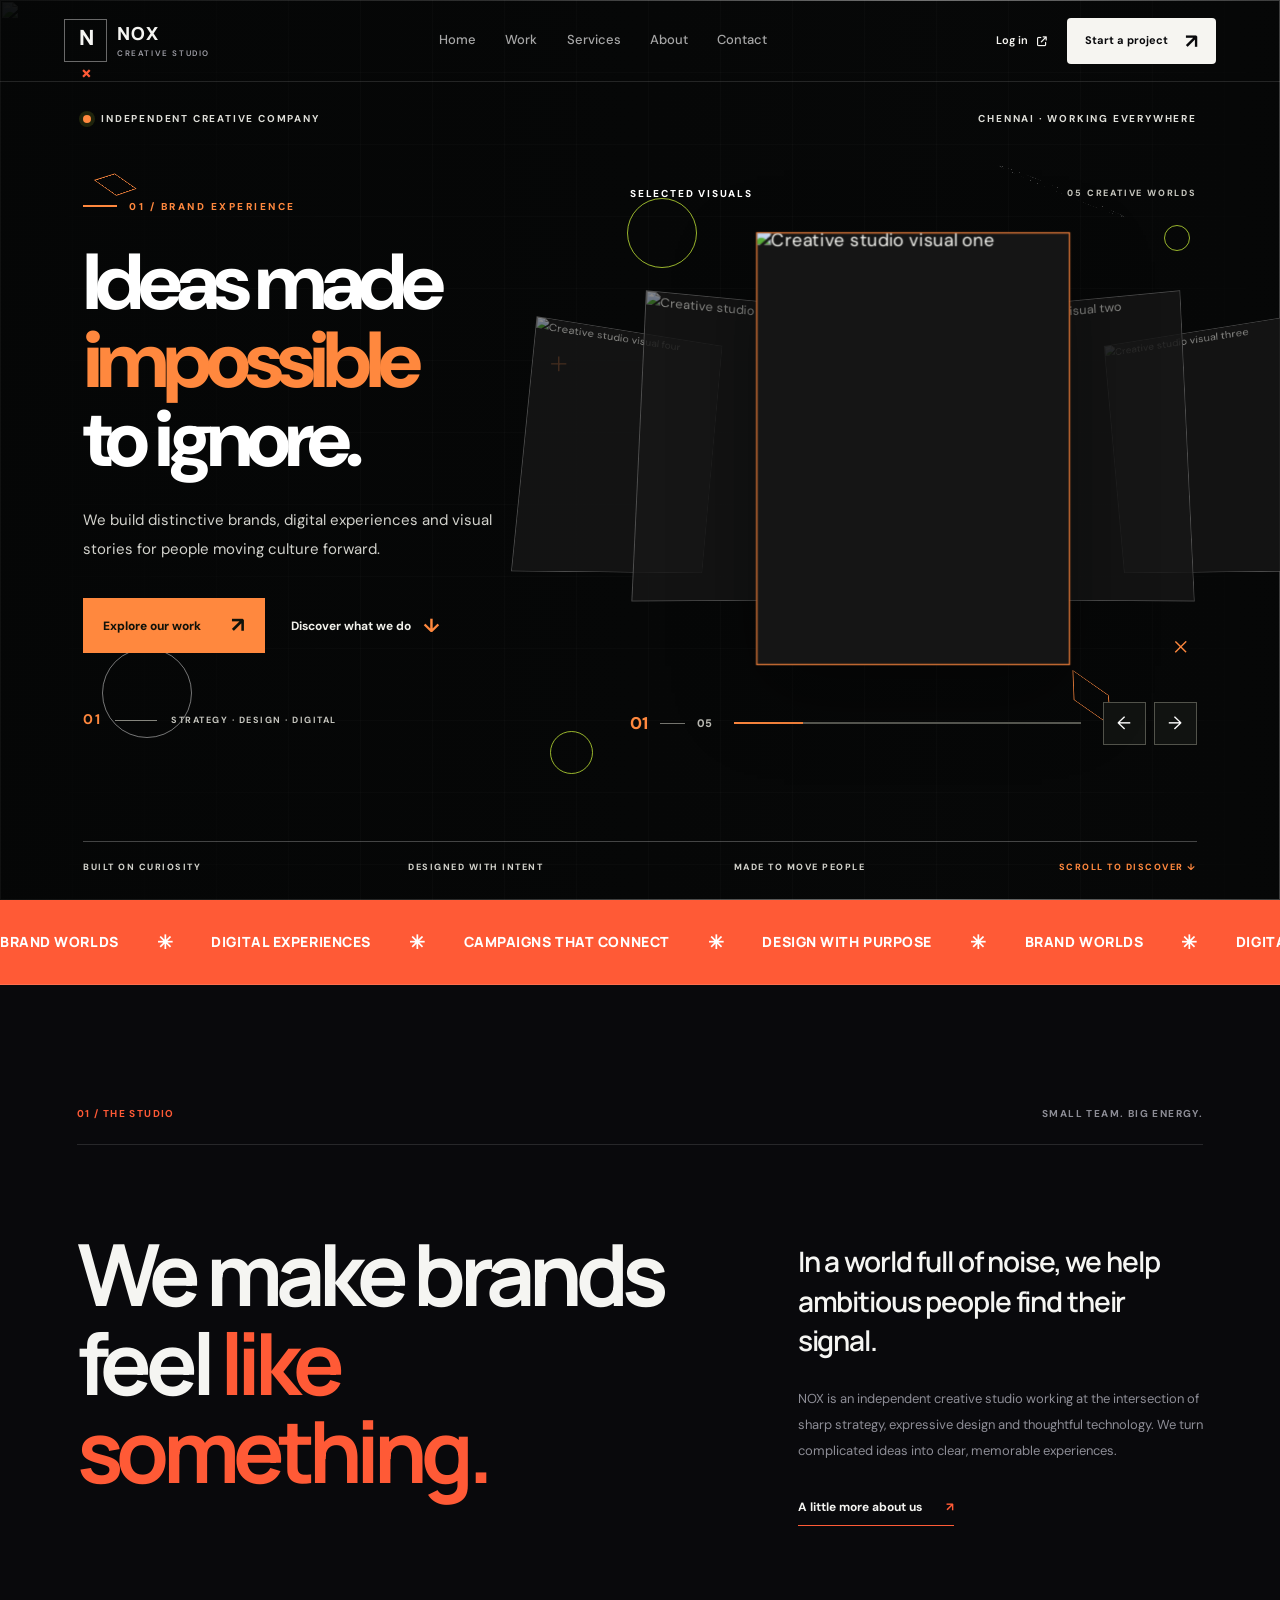
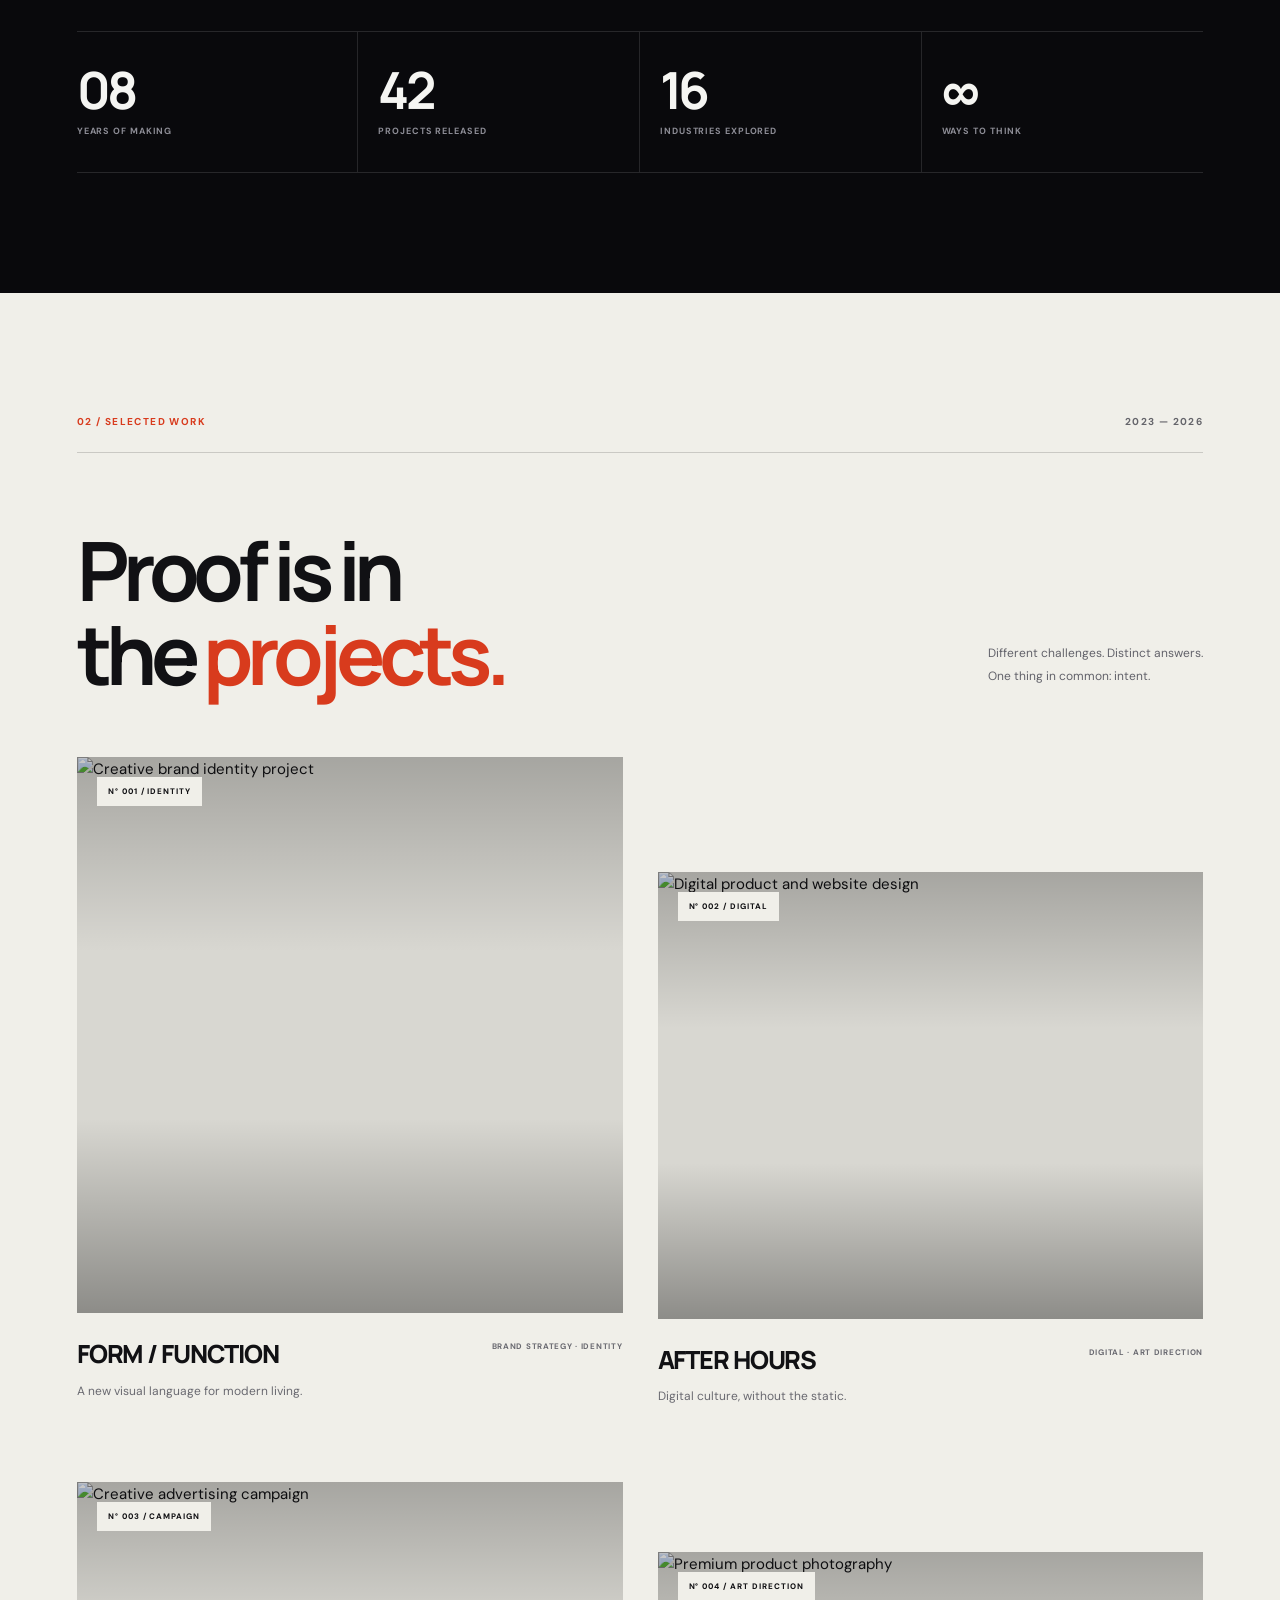
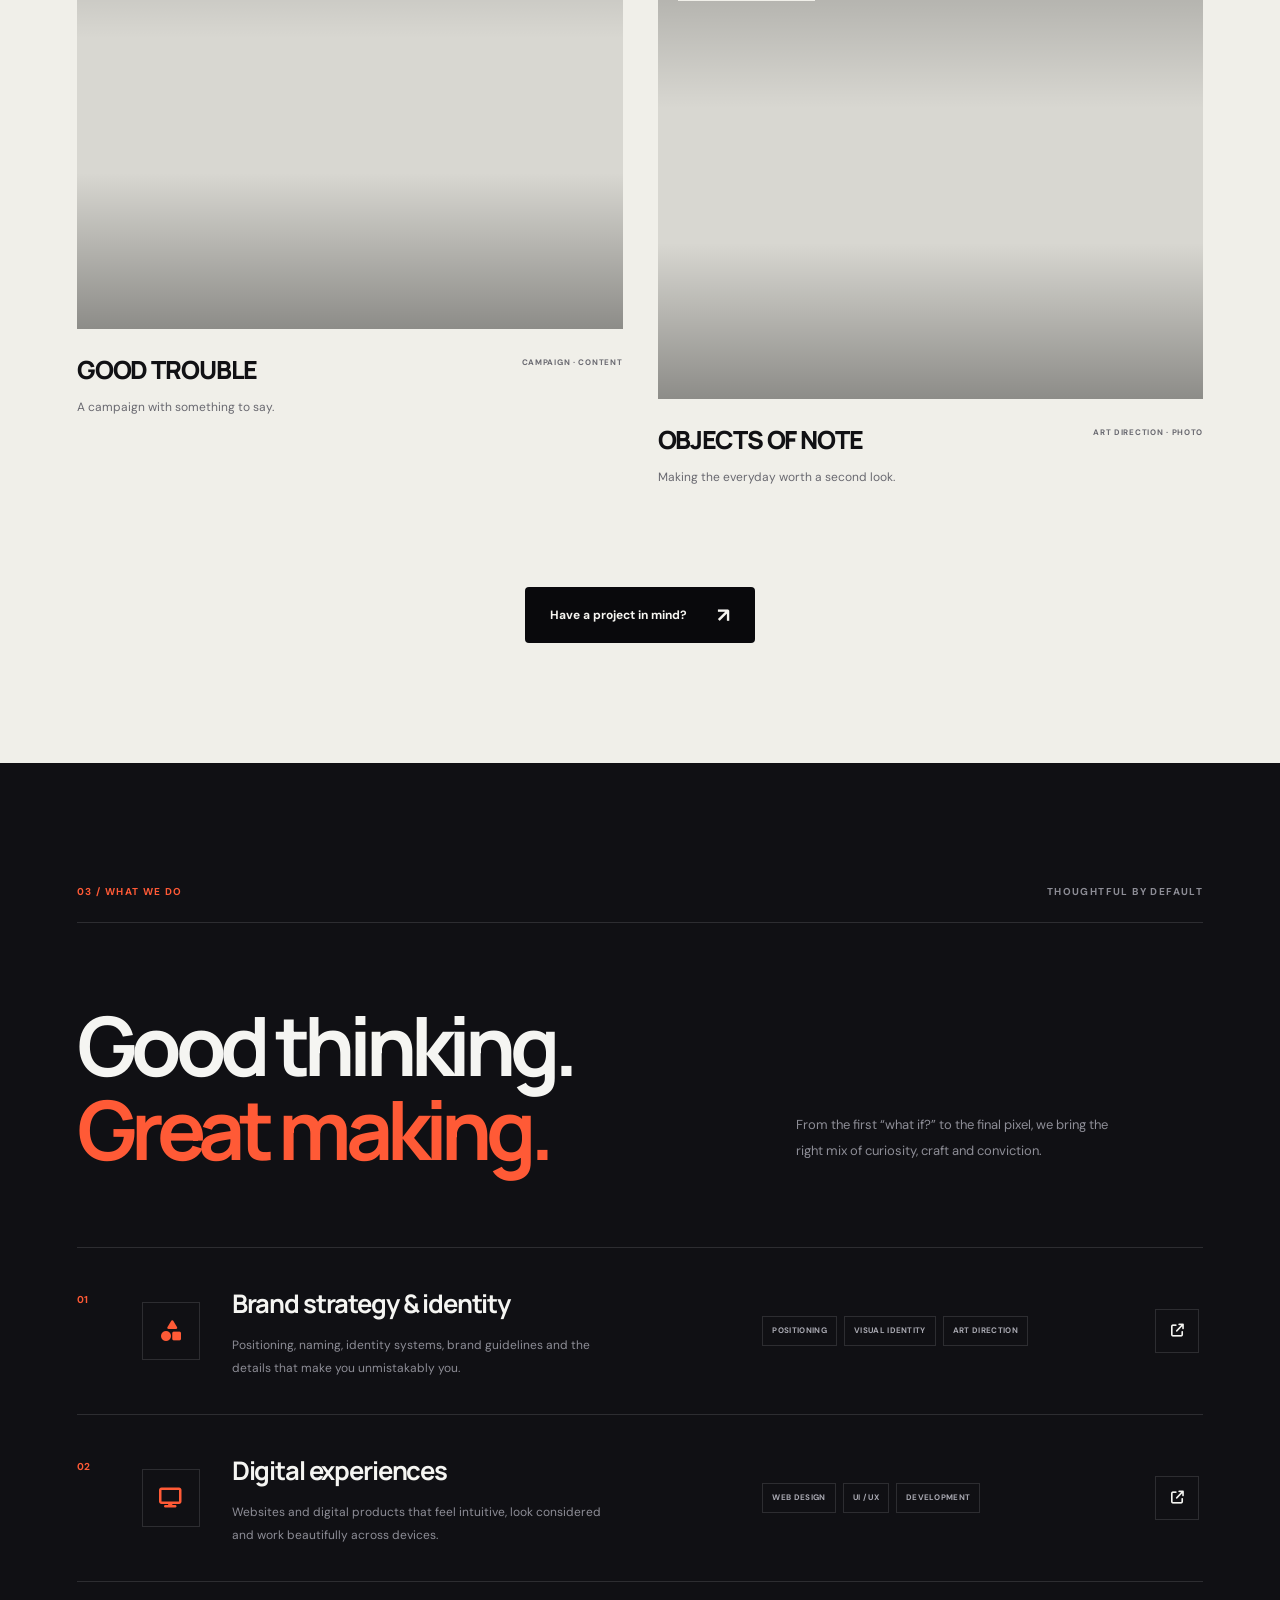
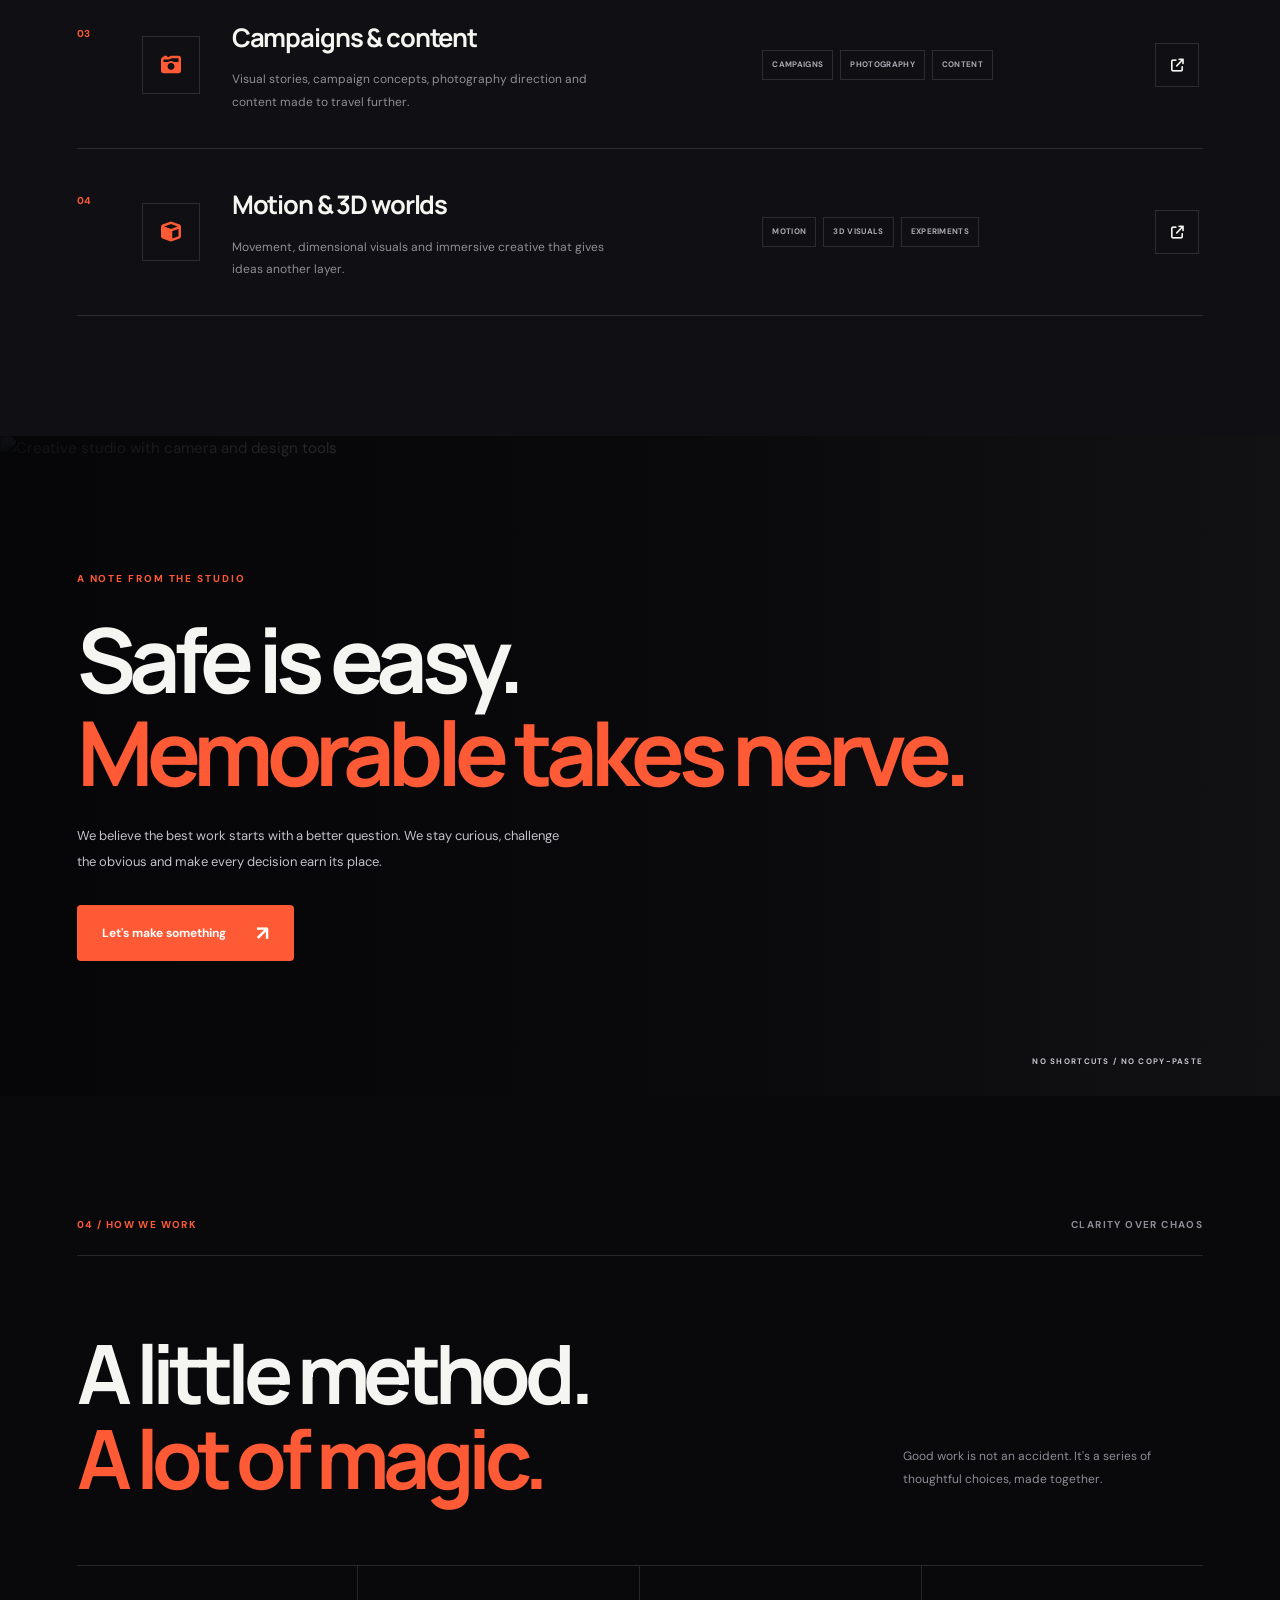
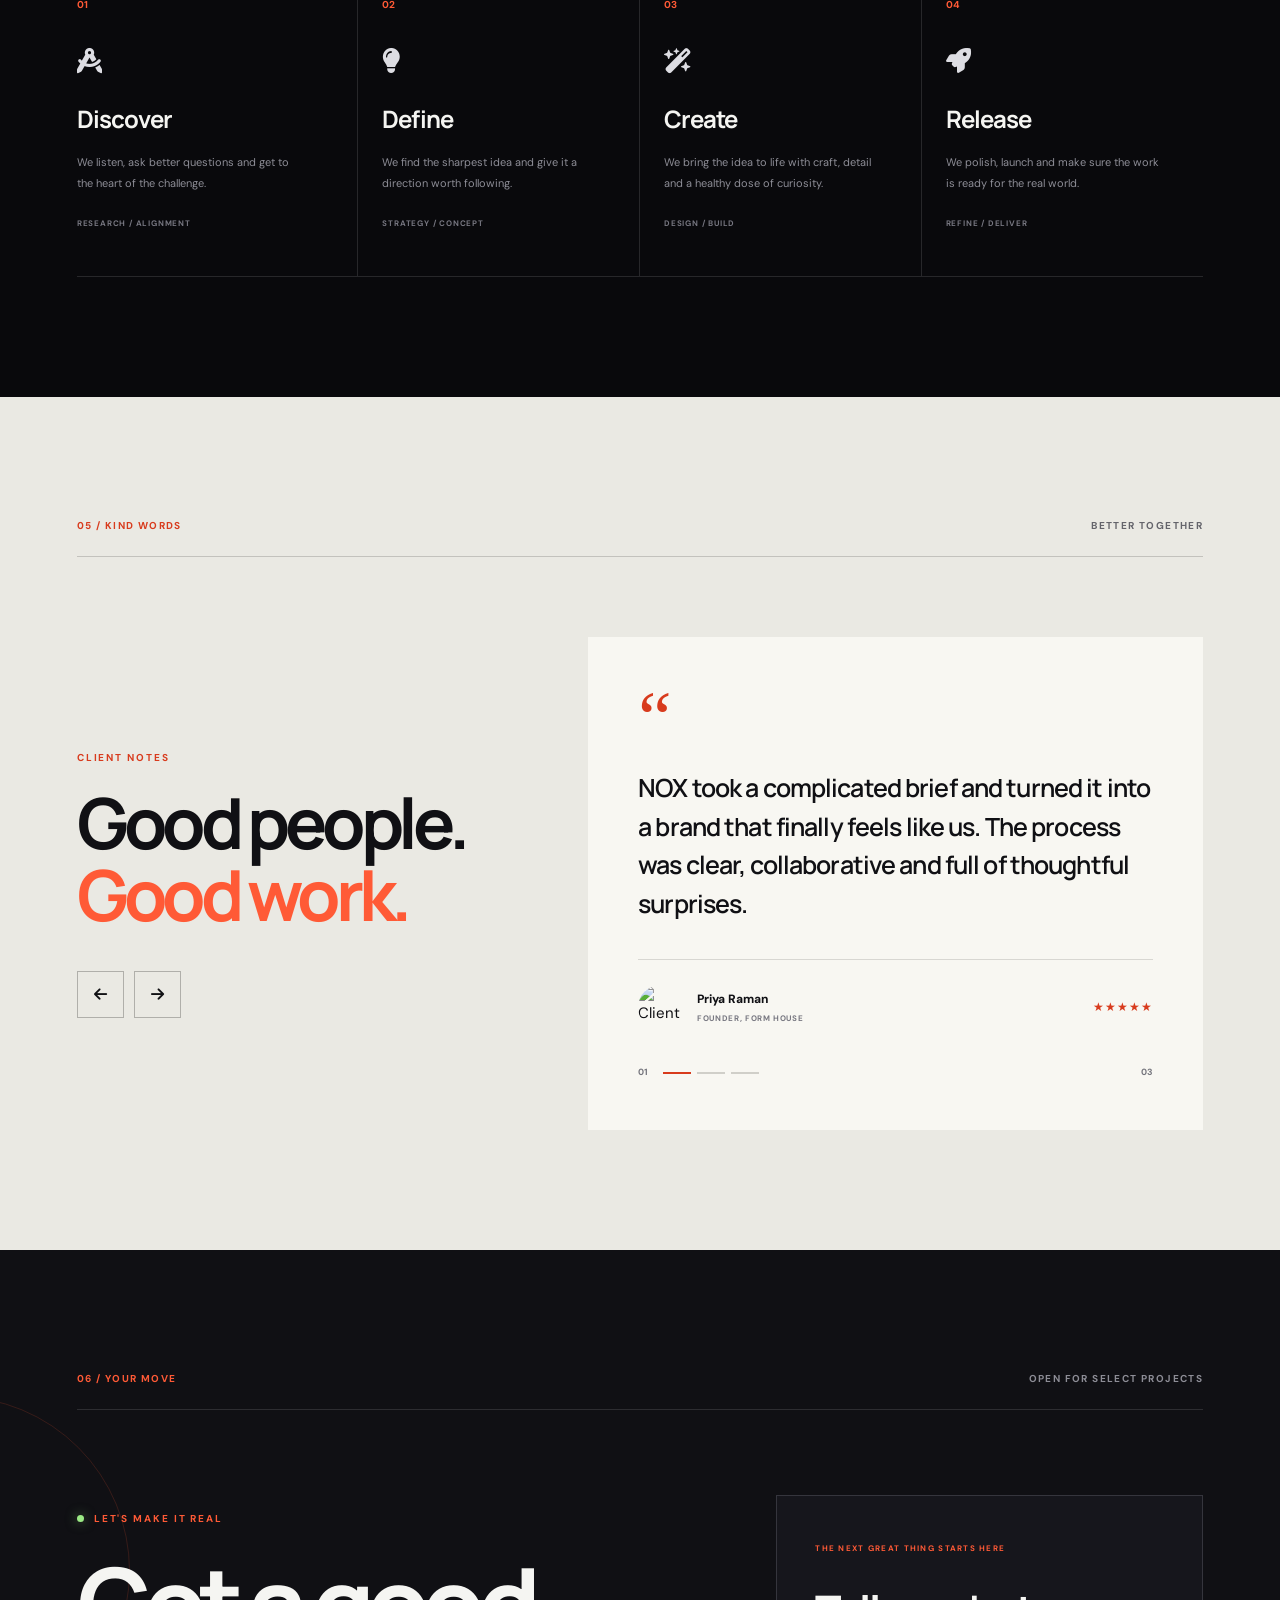
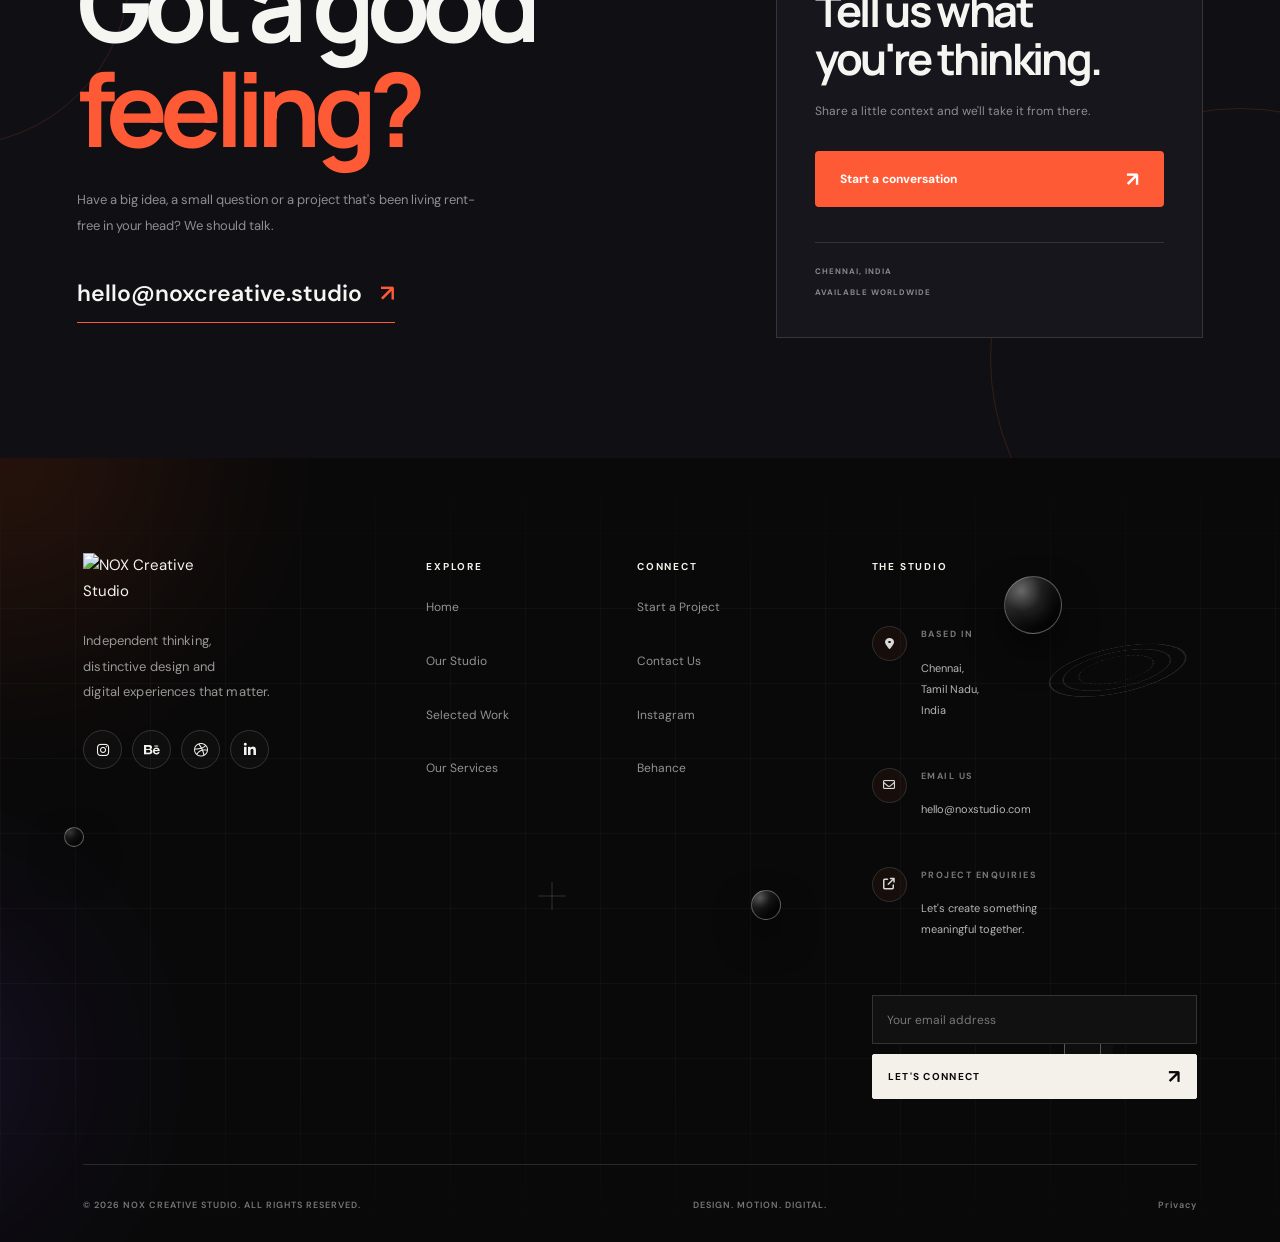
==== index.html @ 352e5721 "first commit" ====
<!DOCTYPE html>
<html lang="en">

<head>
    <meta charset="UTF-8">

    <meta name="viewport"
          content="width=device-width, initial-scale=1.0">

    <meta name="theme-color" content="#09090c">

    <meta name="description"
          content="NOX Creative Studio — Building distinctive brands, digital experiences and visual stories.">

    <title>NOX Creative Studio | Ideas Made Impossible to Ignore</title>

    <!-- Google Fonts -->
    <link rel="preconnect" href="https://fonts.googleapis.com">

    <link rel="preconnect"
          href="https://fonts.gstatic.com"
          crossorigin>

    <link href="https://fonts.googleapis.com/css2?family=DM+Sans:wght@400;500;600;700&family=Manrope:wght@400;500;600;700;800&display=swap"
          rel="stylesheet">

    <!-- Font Awesome -->
    <link rel="stylesheet"
          href="https://cdnjs.cloudflare.com/ajax/libs/font-awesome/6.7.2/css/all.min.css">

    <!-- CSS -->
    <link rel="stylesheet" href="css/style.css">

    <link rel="stylesheet" href="css/responsive.css">

</head>

<body>

    <!-- =====================================
         SCROLL PROGRESS
    ====================================== -->

    <div class="scroll-progress" id="scrollProgress"></div>


    
<!-- =========================================================
     NOX CREATIVE STUDIO — CINEMATIC 3D PRELOADER
     CAMERA → CREATIVE STUDIO → LENS ZOOM → WEBSITE
========================================================= -->

<div class="preloader" id="noxPreloader" aria-label="Loading NOX Creative Studio">

    <!-- BACKGROUND NOISE -->
    <div class="preloader-noise"></div>

    <!-- STUDIO LIGHTING -->
    <div class="studio-light studio-light-left"></div>
    <div class="studio-light studio-light-right"></div>

    <div class="preloader-inner">

        <!-- =============================================
             BRAND
        ============================================== -->

        <div class="preloader-brand" id="preloaderBrand">

            <div class="brand-symbol">
                <span>N</span>
            </div>

            <div class="preloader-brand-copy">
                <strong>NOX<span>.</span></strong>
                <small>CREATIVE STUDIO</small>
            </div>

        </div>


        <!-- =============================================
             3D CINEMATIC STAGE
        ============================================== -->

        <div class="preloader-stage" id="preloaderStage">

            <!-- BACKGROUND GRID -->

            <div class="studio-grid"></div>

            <!-- STUDIO FLOOR -->

            <div class="studio-floor"></div>


            <!-- =========================================
                 LEFT FLOATING CAMERA
            ========================================== -->

            <div class="creative-object camera-object">

                <div class="camera-shadow"></div>

                <div class="camera-body">

                    <div class="camera-top"></div>

                    <div class="camera-viewfinder">
                        <span></span>
                    </div>

                    <div class="camera-flash"></div>

                    <div class="camera-grip"></div>

                    <div class="camera-brand-mark">N</div>

                    <!-- CAMERA LENS -->

                    <div class="camera-lens" id="cameraLens">

                        <div class="lens-outer-ring"></div>

                        <div class="lens-metal-ring"></div>

                        <div class="lens-inner-ring"></div>

                        <div class="lens-glass">

                            <div class="lens-reflection"></div>

                            <div class="lens-aperture">

                                <span></span>
                                <span></span>
                                <span></span>
                                <span></span>
                                <span></span>
                                <span></span>

                            </div>

                            <div class="lens-center"></div>

                        </div>

                    </div>

                </div>

            </div>


            <!-- =========================================
                 RIGHT FLOATING KEYBOARD
            ========================================== -->

            <div class="creative-object keyboard-object">

                <div class="keyboard-body">

                    <div class="keyboard-top-edge"></div>

                    <div class="keyboard-keys">

                        <span></span><span></span><span></span>
                        <span></span><span></span><span></span>
                        <span></span><span></span><span></span>

                        <span></span><span></span><span></span>
                        <span></span><span></span><span></span>
                        <span></span><span></span><span></span>

                        <span></span><span></span><span></span>
                        <span></span><span></span><span></span>
                        <span></span><span></span><span></span>

                        <span class="keyboard-spacebar"></span>

                    </div>

                    <div class="keyboard-light"></div>

                </div>

            </div>


            <!-- =========================================
                 FLOATING HEADPHONES
            ========================================== -->

            <div class="creative-object headphones-object">

                <div class="headphone-band"></div>

                <div class="headphone-left">

                    <div class="headphone-cup">
                        <span></span>
                    </div>

                </div>

                <div class="headphone-right">

                    <div class="headphone-cup">
                        <span></span>
                    </div>

                </div>

                <div class="headphone-glow"></div>

            </div>


            <!-- =========================================
                 FLOATING DESIGN TABLET
            ========================================== -->

            <div class="creative-object tablet-object">

                <div class="tablet-frame">

                    <div class="tablet-camera"></div>

                    <div class="tablet-screen">

                        <div class="tablet-screen-top">

                            <span>NOX STUDIO</span>
                            <span>✦</span>

                        </div>

                        <div class="tablet-design">

                            <div class="design-orb"></div>

                            <div class="design-line design-line-one"></div>

                            <div class="design-line design-line-two"></div>

                            <div class="design-line design-line-three"></div>

                            <div class="design-colors">

                                <span></span>
                                <span></span>
                                <span></span>
                                <span></span>

                            </div>

                        </div>

                    </div>

                </div>

            </div>


            <!-- =========================================
                 FLOATING DESIGN ELEMENTS
            ========================================== -->

            <div class="floating-symbol symbol-one">✳</div>

            <div class="floating-symbol symbol-two">✦</div>

            <div class="floating-symbol symbol-three">+</div>

            <div class="floating-symbol symbol-four">✳</div>


            <!-- =========================================
                 CAMERA SHUTTER FLASH
            ========================================== -->

            <div class="camera-shutter-flash"></div>


            <!-- =========================================
                 CENTER CINEMATIC TEXT
            ========================================== -->

            <div class="preloader-center-copy">

                <span class="preloader-eyebrow">
                    INDEPENDENT DIGITAL CREATORS
                </span>

                <h1>
                    IMAGINE<span>.</span><br>
                    CREATE<span>.</span>
                </h1>

                <p>
                    Crafting digital experiences that matter.
                </p>

            </div>


            <!-- =========================================
                 LENS ZOOM TRANSITION
            ========================================== -->

            <div class="lens-transition" id="lensTransition">

                <div class="transition-lens-ring"></div>

                <div class="transition-lens-glass">

                    <div class="transition-aperture"></div>

                </div>

            </div>


        </div>


        <!-- =============================================
             BOTTOM LOADER STATUS
        ============================================== -->

        <div class="loader-status">

            <div class="loader-status-top">

                <span id="preloaderMessage">
                    INITIALIZING CREATIVE STUDIO
                </span>

                <strong>
                    <span id="preloaderPercentage">0</span>%
                </strong>

            </div>

            <div class="loader-progress-track">

                <div
                    class="loader-progress-bar"
                    id="preloaderProgress">
                </div>

            </div>

            <div class="loader-status-bottom">

                <span>DESIGN</span>
                <span>DEVELOPMENT</span>
                <span>DIGITAL EXPERIENCE</span>

            </div>

        </div>


    </div>

</div>





    <!-- =====================================
         MAIN HEADER
    ====================================== -->

    <header class="site-header" id="siteHeader">


        <!-- LOGO -->

        <a href="index.html"
           class="brand"
           aria-label="NOX Creative Home">

            <span class="brand-mark">

                N<span>×</span>

            </span>

            <span class="brand-copy">

                NOX

                <small>CREATIVE STUDIO</small>

            </span>

        </a>



        <!-- DESKTOP NAVIGATION -->

        <nav class="desktop-nav"
             aria-label="Main navigation">

            <a href="index.html" class="active">Home</a>

            <a href="work.html"> work</a>

            <a href="services.html">Services</a>

            <a href="about.html">about</a>

            <a href="contact.html">Contact</a>

        </nav>



        <!-- HEADER ACTIONS -->

        <div class="header-actions">

            <button class="text-login login-trigger"
                    type="button">

                Log in

                <i class="fa-solid fa-arrow-up-right-from-square"></i>

            </button>


            <button class="button button-light header-cta login-trigger"
                    type="button">

                Start a project

                <span>↗</span>

            </button>

        </div>



        <!-- MOBILE MENU -->

        <button class="menu-toggle"
                id="menuToggle"
                type="button"
                aria-label="Open navigation"
                aria-expanded="false">

            <span></span>

            <span></span>

        </button>

    </header>



    <!-- =====================================
         MOBILE DRAWER
    ====================================== -->

    <div class="mobile-overlay" id="mobileOverlay"></div>


    <aside class="mobile-drawer" id="mobileDrawer">

        <div class="drawer-top">

            <a href="index.html" class="brand">

                <span class="brand-mark">

                    N<span>×</span>

                </span>

                <span class="brand-copy">

                    NOX

                    <small>CREATIVE STUDIO</small>

                </span>

            </a>


            <button class="drawer-close"
                    id="drawerClose"
                    type="button"
                    aria-label="Close navigation">

                <i class="fa-solid fa-xmark"></i>

            </button>

        </div>


        <p class="drawer-label">MENU / 2026</p>


        <nav>

            <a href="index.html">
                Home <span>01</span>
            </a>

            <a href="work.html">
                work <span>02</span>
            </a>

            <a href="services.html">
                services <span>03</span>
            </a>

            <a href="about.html">
                about<span>04</span>
            </a>

            <a href="contact.html">
                Contact <span>05</span>
            </a>

        </nav>


        <button class="button button-orange login-trigger drawer-project"
                type="button">

            Start a project

            <span>↗</span>

        </button>


        <p class="drawer-note">

            Good ideas deserve

            <br>

            great execution.

        </p>

    </aside>



    <!-- =====================================
         MAIN CONTENT
    ====================================== -->

    <main>


    
<!-- =====================================================
     NOX CREATIVE STUDIO — 3D HERO CAROUSEL
===================================================== -->

<section class="nox-hero" id="home">

    <!-- BACKGROUND IMAGE SLIDES -->
    <div class="nox-backgrounds" aria-hidden="true">

        <div class="nox-background active">
            <img src="assets/images/hero-studio-01.jpg" alt="">
        </div>

        <div class="nox-background">
            <img src="assets/images/hero-studio-02.jpg" alt="">
        </div>

        <div class="nox-background">
            <img src="assets/images/hero-studio-03.jpg" alt="">
        </div>

        <div class="nox-background">
            <img src="assets/images/hero-studio-04.jpg" alt="">
        </div>

        <div class="nox-background">
            <img src="assets/images/hero-studio-05.jpg" alt="">
        </div>

    </div>

    <!-- BACKGROUND EFFECTS -->
    <div class="nox-hero-overlay"></div>
    <div class="nox-hero-grid"></div>

    <!-- FLOATING 3D OBJECTS -->
    <div class="nox-floating-scene" aria-hidden="true">

        <span class="nox-orb orb-one"></span>
        <span class="nox-orb orb-two"></span>
        <span class="nox-orb orb-three"></span>

        <span class="nox-ring ring-one"></span>
        <span class="nox-ring ring-two"></span>

        <span class="nox-cube cube-one"></span>
        <span class="nox-cube cube-two"></span>

        <span class="nox-cross cross-one">+</span>
        <span class="nox-cross cross-two">×</span>

    </div>

    <!-- TOP INFORMATION -->
    <div class="nox-hero-meta">

        <div class="nox-meta-left">
            <span class="nox-live-dot"></span>
            INDEPENDENT CREATIVE COMPANY
        </div>

        <div class="nox-meta-right">
            CHENNAI · WORKING EVERYWHERE
        </div>

    </div>

    <!-- HERO MAIN CONTENT -->
    <div class="nox-hero-layout">

        <!-- LEFT CONTENT -->
        <div class="nox-hero-content">

            <div class="nox-hero-eyebrow">
                <span class="nox-eyebrow-line"></span>
                <span id="noxHeroCategory">01 / BRAND EXPERIENCE</span>
            </div>

            <h1 class="nox-hero-title" id="noxHeroTitle">
                Ideas made
                <br>
                <span>impossible</span>
                <br>
                to ignore<span class="nox-title-dot">.</span>
            </h1>

            <p class="nox-hero-description" id="noxHeroDescription">
                We build distinctive brands, digital experiences and
                visual stories for people moving culture forward.
            </p>

            <div class="nox-hero-actions">

                <a href="#work" class="nox-primary-button">
                    <span>Explore our work</span>
                    <span class="nox-button-arrow">↗</span>
                </a>

                <a href="#services" class="nox-secondary-button">
                    Discover what we do
                    <span>↓</span>
                </a>

            </div>

            <!-- CONTENT INDEX -->
            <div class="nox-hero-caption">

                <span class="nox-caption-number" id="noxCaptionNumber">
                    01
                </span>

                <span class="nox-caption-divider"></span>

                <span id="noxHeroCaption">
                    STRATEGY · DESIGN · DIGITAL
                </span>

            </div>

        </div>

        <!-- RIGHT 3D IMAGE CAROUSEL -->
        <div class="nox-carousel-area">

            <div class="nox-carousel-heading">

                <span>SELECTED VISUALS</span>

                <span class="nox-carousel-total">
                    05 CREATIVE WORLDS
                </span>

            </div>

            <div class="nox-carousel-stage" id="noxCarouselStage">

                <!-- Five image cards are created by JavaScript -->

                <div class="nox-carousel-track" id="noxCarouselTrack">

                    <article class="nox-image-card" data-index="0">
                        <img
                            src="assets/images/hero-studio-01.jpg"
                            alt="Creative studio visual one"
                        >
                    </article>

                    <article class="nox-image-card" data-index="1">
                        <img
                            src="assets/images/hero-studio-02.jpg"
                            alt="Creative studio visual two"
                        >
                    </article>

                    <article class="nox-image-card" data-index="2">
                        <img
                            src="assets/images/hero-studio-03.jpg"
                            alt="Creative studio visual three"
                        >
                    </article>

                    <article class="nox-image-card" data-index="3">
                        <img
                            src="assets/images/hero-studio-04.jpg"
                            alt="Creative studio visual four"
                        >
                    </article>

                    <article class="nox-image-card" data-index="4">
                        <img
                            src="assets/images/hero-studio-05.jpg"
                            alt="Creative studio visual five"
                        >
                    </article>

                </div>

                <!-- Center image label -->
                <div class="nox-image-label">

                    <span class="nox-label-dot"></span>

                    <span id="noxImageLabel">
                        CREATIVE DIRECTION
                    </span>

                </div>

            </div>

            <!-- CAROUSEL CONTROLS -->
            <div class="nox-carousel-bottom">

                <div class="nox-carousel-count">
                    <span id="noxSlideCurrent">01</span>
                    <span class="nox-count-divider"></span>
                    <span>05</span>
                </div>

                <div class="nox-carousel-progress">
                    <span id="noxCarouselProgress"></span>
                </div>

                <div class="nox-carousel-controls">

                    <button
                        type="button"
                        id="noxSlidePrev"
                        aria-label="Previous image"
                    >
                        &#8592;
                    </button>

                    <button
                        type="button"
                        id="noxSlideNext"
                        aria-label="Next image"
                    >
                        &#8594;
                    </button>

                </div>

            </div>

        </div>

    </div>

    <!-- BOTTOM INFORMATION STRIP -->
    <div class="nox-hero-footer">

        <span>BUILT ON CURIOSITY</span>
        <span>DESIGNED WITH INTENT</span>
        <span>MADE TO MOVE PEOPLE</span>

        <span class="nox-footer-scroll">
            SCROLL TO DISCOVER ↓
        </span>

    </div>

</section>



        <!-- =====================================
             MOVING BRAND TICKER
        ====================================== -->

        <section class="ticker">

            <div class="ticker-track">

                <span>BRAND WORLDS <b>✳</b></span>

                <span>DIGITAL EXPERIENCES <b>✳</b></span>

                <span>CAMPAIGNS THAT CONNECT <b>✳</b></span>

                <span>DESIGN WITH PURPOSE <b>✳</b></span>

                <span>BRAND WORLDS <b>✳</b></span>

                <span>DIGITAL EXPERIENCES <b>✳</b></span>

                <span>CAMPAIGNS THAT CONNECT <b>✳</b></span>

                <span>DESIGN WITH PURPOSE <b>✳</b></span>

            </div>

        </section>



        <!-- =====================================
             ABOUT / STUDIO INTRODUCTION
        ====================================== -->

        <section class="section intro-section" id="about">


            <div class="section-label reveal">

                <span>01 / THE STUDIO</span>

                <span>SMALL TEAM. BIG ENERGY.</span>

            </div>



            <div class="intro-layout">

                <h2 class="display-heading reveal">

                    We make brands

                    <br>

                    feel <em>like something.</em>

                </h2>


                <div class="intro-copy reveal">

                    <p class="large-copy">

                        In a world full of noise,
                        we help ambitious people find their signal.

                    </p>


                    <p>

                        NOX is an independent creative studio working
                        at the intersection of sharp strategy,
                        expressive design and thoughtful technology.

                        We turn complicated ideas into clear,
                        memorable experiences.

                    </p>


                    <a href="#services" class="underlined-link">

                        A little more about us

                        <span>↗</span>

                    </a>

                </div>

            </div>



            <!-- STUDIO STATISTICS -->

            <div class="intro-stats">

                <div class="stat reveal">

                    <strong data-count="08">00</strong>

                    <span>YEARS OF MAKING</span>

                </div>


                <div class="stat reveal">

                    <strong data-count="42">00</strong>

                    <span>PROJECTS RELEASED</span>

                </div>


                <div class="stat reveal">

                    <strong data-count="16">00</strong>

                    <span>INDUSTRIES EXPLORED</span>

                </div>


                <div class="stat reveal">

                    <strong>∞</strong>

                    <span>WAYS TO THINK</span>

                </div>

            </div>

        </section>



        <!-- =====================================
             SELECTED WORK / PORTFOLIO
        ====================================== -->

        <section class="work-section section" id="work">


            <div class="section-label reveal">

                <span>02 / SELECTED WORK</span>

                <span>2023 — 2026</span>

            </div>



            <div class="section-heading-row reveal">

                <h2 class="display-heading">

                    Proof is in

                    <br>

                    the <em>projects.</em>

                </h2>


                <p>

                    Different challenges. Distinct answers.

                    <br>

                    One thing in common: intent.

                </p>

            </div>



            <!-- PROJECT GRID -->

            <div class="work-grid">


                <!-- PROJECT 01 -->

                <a href="#contact"
                   class="project-card project-large reveal">

                    <div class="project-image">

                        <img src="assets/images/project-brand-01.jpg"
                             alt="Creative brand identity project"
                             loading="lazy">

                        <span class="project-index">
                            N° 001 / IDENTITY
                        </span>

                        <span class="project-arrow">↗</span>

                    </div>


                    <div class="project-info">

                        <div>

                            <h3>FORM / FUNCTION</h3>

                            <p>
                                A new visual language for modern living.
                            </p>

                        </div>

                        <span>BRAND STRATEGY · IDENTITY</span>

                    </div>

                </a>



                <!-- PROJECT 02 -->

                <a href="#contact"
                   class="project-card project-offset reveal">

                    <div class="project-image">

                        <img src="assets/images/project-digital-02.jpg"
                             alt="Digital product and website design"
                             loading="lazy">

                        <span class="project-index">
                            N° 002 / DIGITAL
                        </span>

                        <span class="project-arrow">↗</span>

                    </div>


                    <div class="project-info">

                        <div>

                            <h3>AFTER HOURS</h3>

                            <p>
                                Digital culture, without the static.
                            </p>

                        </div>

                        <span>DIGITAL · ART DIRECTION</span>

                    </div>

                </a>



                <!-- PROJECT 03 -->

                <a href="#contact"
                   class="project-card reveal">

                    <div class="project-image">

                        <img src="assets/images/project-campaign-03.jpg"
                             alt="Creative advertising campaign"
                             loading="lazy">

                        <span class="project-index">
                            N° 003 / CAMPAIGN
                        </span>

                        <span class="project-arrow">↗</span>

                    </div>


                    <div class="project-info">

                        <div>

                            <h3>GOOD TROUBLE</h3>

                            <p>
                                A campaign with something to say.
                            </p>

                        </div>

                        <span>CAMPAIGN · CONTENT</span>

                    </div>

                </a>



                <!-- PROJECT 04 -->

                <a href="#contact"
                   class="project-card project-offset-small reveal">

                    <div class="project-image">

                        <img src="assets/images/project-product-04.jpg"
                             alt="Premium product photography"
                             loading="lazy">

                        <span class="project-index">
                            N° 004 / ART DIRECTION
                        </span>

                        <span class="project-arrow">↗</span>

                    </div>


                    <div class="project-info">

                        <div>

                            <h3>OBJECTS OF NOTE</h3>

                            <p>
                                Making the everyday worth a second look.
                            </p>

                        </div>

                        <span>ART DIRECTION · PHOTO</span>

                    </div>

                </a>

            </div>



            <div class="center-cta reveal">

                <a href="#contact" class="button button-dark">

                    Have a project in mind?

                    <span>↗</span>

                </a>

            </div>

        </section>



        <!-- =====================================
             SERVICES
        ====================================== -->

        <section class="services-section section" id="services">


            <div class="section-label reveal">

                <span>03 / WHAT WE DO</span>

                <span>THOUGHTFUL BY DEFAULT</span>

            </div>



            <div class="services-intro">

                <h2 class="display-heading reveal">

                    Good thinking.

                    <br>

                    <em>Great making.</em>

                </h2>


                <p class="reveal">

                    From the first “what if?” to the final pixel,
                    we bring the right mix of curiosity,
                    craft and conviction.

                </p>

            </div>



            <div class="service-list">


                <!-- SERVICE 01 -->

                <article class="service-row reveal">

                    <span class="service-number">01</span>


                    <div class="service-icon">

                        <i class="fa-solid fa-shapes"></i>

                    </div>


                    <div class="service-main">

                        <h3>Brand strategy & identity</h3>

                        <p>

                            Positioning, naming, identity systems,
                            brand guidelines and the details that
                            make you unmistakably you.

                        </p>

                    </div>


                    <div class="service-tags">

                        <span>POSITIONING</span>

                        <span>VISUAL IDENTITY</span>

                        <span>ART DIRECTION</span>

                    </div>


                    <a href="#contact"
                       class="service-link"
                       aria-label="Discuss brand strategy">

                        <i class="fa-solid fa-arrow-up-right-from-square"></i>

                    </a>

                </article>



                <!-- SERVICE 02 -->

                <article class="service-row reveal">

                    <span class="service-number">02</span>


                    <div class="service-icon">

                        <i class="fa-solid fa-display"></i>

                    </div>


                    <div class="service-main">

                        <h3>Digital experiences</h3>

                        <p>

                            Websites and digital products that feel
                            intuitive, look considered and work
                            beautifully across devices.

                        </p>

                    </div>


                    <div class="service-tags">

                        <span>WEB DESIGN</span>

                        <span>UI / UX</span>

                        <span>DEVELOPMENT</span>

                    </div>


                    <a href="#contact"
                       class="service-link"
                       aria-label="Discuss digital experiences">

                        <i class="fa-solid fa-arrow-up-right-from-square"></i>

                    </a>

                </article>



                <!-- SERVICE 03 -->

                <article class="service-row reveal">

                    <span class="service-number">03</span>


                    <div class="service-icon">

                        <i class="fa-solid fa-camera-retro"></i>

                    </div>


                    <div class="service-main">

                        <h3>Campaigns & content</h3>

                        <p>

                            Visual stories, campaign concepts,
                            photography direction and content
                            made to travel further.

                        </p>

                    </div>


                    <div class="service-tags">

                        <span>CAMPAIGNS</span>

                        <span>PHOTOGRAPHY</span>

                        <span>CONTENT</span>

                    </div>


                    <a href="#contact"
                       class="service-link"
                       aria-label="Discuss campaigns">

                        <i class="fa-solid fa-arrow-up-right-from-square"></i>

                    </a>

                </article>



                <!-- SERVICE 04 -->

                <article class="service-row reveal">

                    <span class="service-number">04</span>


                    <div class="service-icon">

                        <i class="fa-solid fa-cube"></i>

                    </div>


                    <div class="service-main">

                        <h3>Motion & 3D worlds</h3>

                        <p>

                            Movement, dimensional visuals and
                            immersive creative that gives ideas
                            another layer.

                        </p>

                    </div>


                    <div class="service-tags">

                        <span>MOTION</span>

                        <span>3D VISUALS</span>

                        <span>EXPERIMENTS</span>

                    </div>


                    <a href="#contact"
                       class="service-link"
                       aria-label="Discuss motion and 3D">

                        <i class="fa-solid fa-arrow-up-right-from-square"></i>

                    </a>

                </article>

            </div>

        </section>



        <!-- =====================================
             CREATIVE MANIFESTO
        ====================================== -->

        <section class="manifesto-section">


            <div class="manifesto-image">

                <img src="assets/images/studio-detail.jpg"
                     alt="Creative studio with camera and design tools"
                     loading="lazy">

            </div>


            <div class="manifesto-overlay"></div>


            <div class="manifesto-content reveal">

                <p class="eyebrow">

                    A NOTE FROM THE STUDIO

                </p>


                <h2>

                    Safe is easy.

                    <br>

                    <em>Memorable takes nerve.</em>

                </h2>


                <p>

                    We believe the best work starts with a better
                    question. We stay curious, challenge the obvious
                    and make every decision earn its place.

                </p>


                <a href="#contact"
                   class="button button-orange">

                    Let's make something

                    <span>↗</span>

                </a>

            </div>


            <span class="manifesto-index">

                NO SHORTCUTS / NO COPY-PASTE

            </span>

        </section>



        <!-- =====================================
             OUR CREATIVE PROCESS
        ====================================== -->

        <section class="process-section section">


            <div class="section-label reveal">

                <span>04 / HOW WE WORK</span>

                <span>CLARITY OVER CHAOS</span>

            </div>



            <div class="section-heading-row">

                <h2 class="display-heading reveal">

                    A little method.

                    <br>

                    <em>A lot of magic.</em>

                </h2>


                <p class="reveal">

                    Good work is not an accident.
                    It's a series of thoughtful choices,
                    made together.

                </p>

            </div>



            <div class="process-grid">


                <article class="process-card reveal">

                    <span>01</span>

                    <i class="fa-solid fa-compass-drafting"></i>

                    <h3>Discover</h3>

                    <p>

                        We listen, ask better questions and
                        get to the heart of the challenge.

                    </p>

                    <small>RESEARCH / ALIGNMENT</small>

                </article>



                <article class="process-card reveal">

                    <span>02</span>

                    <i class="fa-solid fa-lightbulb"></i>

                    <h3>Define</h3>

                    <p>

                        We find the sharpest idea and give it
                        a direction worth following.

                    </p>

                    <small>STRATEGY / CONCEPT</small>

                </article>



                <article class="process-card reveal">

                    <span>03</span>

                    <i class="fa-solid fa-wand-magic-sparkles"></i>

                    <h3>Create</h3>

                    <p>

                        We bring the idea to life with craft,
                        detail and a healthy dose of curiosity.

                    </p>

                    <small>DESIGN / BUILD</small>

                </article>



                <article class="process-card reveal">

                    <span>04</span>

                    <i class="fa-solid fa-rocket"></i>

                    <h3>Release</h3>

                    <p>

                        We polish, launch and make sure the work
                        is ready for the real world.

                    </p>

                    <small>REFINE / DELIVER</small>

                </article>

            </div>

        </section>



        <!-- =====================================
             TESTIMONIALS
        ====================================== -->

        <section class="testimonial-section section">


            <div class="section-label reveal">

                <span>05 / KIND WORDS</span>

                <span>BETTER TOGETHER</span>

            </div>



            <div class="testimonial-layout">


                <div class="testimonial-left reveal">

                    <p class="eyebrow">CLIENT NOTES</p>


                    <h2 class="display-heading">

                        Good people.

                        <br>

                        <em>Good work.</em>

                    </h2>


                    <div class="testimonial-controls">

                        <button id="testimonialPrev"
                                type="button"
                                aria-label="Previous testimonial">

                            <i class="fa-solid fa-arrow-left"></i>

                        </button>


                        <button id="testimonialNext"
                                type="button"
                                aria-label="Next testimonial">

                            <i class="fa-solid fa-arrow-right"></i>

                        </button>

                    </div>

                </div>



                <div class="testimonial-card reveal">

                    <span class="quote-mark">“</span>


                    <div class="testimonial-slides">


                        <article class="testimonial-slide active">

                            <p>

                                NOX took a complicated brief and
                                turned it into a brand that finally
                                feels like us. The process was clear,
                                collaborative and full of thoughtful
                                surprises.

                            </p>


                            <div class="client-meta">

                                <img src="assets/images/client-01.jpg"
                                     alt="Client Priya"
                                     loading="lazy">

                                <div>

                                    <strong>Priya Raman</strong>

                                    <span>FOUNDER, FORM HOUSE</span>

                                </div>


                                <span class="client-rating">

                                    ★★★★★

                                </span>

                            </div>

                        </article>



                        <article class="testimonial-slide">

                            <p>

                                They brought equal parts strategic
                                thinking and creative ambition.
                                The new digital experience has
                                given our team a much clearer way
                                to tell our story.

                            </p>


                            <div class="client-meta">

                                <img src="assets/images/client-02.jpg"
                                     alt="Client Daniel"
                                     loading="lazy">

                                <div>

                                    <strong>Daniel Joseph</strong>

                                    <span>MARKETING LEAD, NORTHSTAR</span>

                                </div>


                                <span class="client-rating">

                                    ★★★★★

                                </span>

                            </div>

                        </article>



                        <article class="testimonial-slide">

                            <p>

                                From the first workshop to launch
                                day, the team cared about every
                                detail. The result feels confident,
                                distinctive and genuinely useful.

                            </p>


                            <div class="client-meta">

                                <img src="assets/images/client-03.jpg"
                                     alt="Client Meera"
                                     loading="lazy">

                                <div>

                                    <strong>Meera Krishnan</strong>

                                    <span>DIRECTOR, GOOD TROUBLE</span>

                                </div>


                                <span class="client-rating">

                                    ★★★★★

                                </span>

                            </div>

                        </article>

                    </div>



                    <div class="testimonial-pagination">

                        <span id="testimonialCurrent">01</span>


                        <div>

                            <i class="active"></i>

                            <i></i>

                            <i></i>

                        </div>


                        <span>03</span>

                    </div>

                </div>

            </div>

        </section>



        <!-- =====================================
             CONTACT / PROJECT CTA
        ====================================== -->

        <section class="contact-section section" id="contact">


            <div class="contact-orb orb-a"></div>

            <div class="contact-orb orb-b"></div>



            <div class="section-label reveal">

                <span>06 / YOUR MOVE</span>

                <span>OPEN FOR SELECT PROJECTS</span>

            </div>



            <div class="contact-layout">


                <div class="contact-copy reveal">

                    <p class="eyebrow">

                        <i class="status-dot"></i>

                        LET'S MAKE IT REAL

                    </p>


                    <h2 class="display-heading">

                        Got a good

                        <br>

                        <em>feeling?</em>

                    </h2>


                    <p>

                        Have a big idea, a small question or a
                        project that's been living rent-free
                        in your head? We should talk.

                    </p>


                    <a href="mailto:hello@noxcreative.studio"
                       class="contact-email">

                        hello@noxcreative.studio

                        <span>↗</span>

                    </a>

                </div>



                <div class="contact-card reveal">

                    <span class="contact-card-label">

                        THE NEXT GREAT THING STARTS HERE

                    </span>


                    <h3>

                        Tell us what

                        <br>

                        you're thinking.

                    </h3>


                    <p>

                        Share a little context and we'll take it from there.

                    </p>


                    <button class="button button-orange login-trigger"
                            type="button">

                        Start a conversation

                        <span>↗</span>

                    </button>


                    <div class="contact-card-bottom">

                        <span>CHENNAI, INDIA</span>

                        <span>AVAILABLE WORLDWIDE</span>

                    </div>

                </div>

            </div>

        </section>

    </main>




<!-- =========================================================
     NOX CREATIVE STUDIO — 3D ANIMATED FOOTER
========================================================= -->

<footer class="site-footer" id="footer">

    <!-- 3D BACKGROUND ELEMENTS -->
    <div class="footer-grid-bg" aria-hidden="true"></div>

    <div class="footer-light footer-light-one" aria-hidden="true"></div>
    <div class="footer-light footer-light-two" aria-hidden="true"></div>

    <div class="footer-3d-scene" aria-hidden="true">

        <div class="footer-orb footer-orb-one"></div>
        <div class="footer-orb footer-orb-two"></div>
        <div class="footer-orb footer-orb-three"></div>

        <div class="footer-ring"></div>

        <div class="footer-cube"></div>

        <div class="footer-cross"></div>

    </div>


    <!-- FOOTER TOP -->
    <div class="footer-top">

        <!-- BRAND -->
        <div class="footer-brand">

            <a href="index.html"
               class="footer-logo"
               aria-label="NOX Creative Studio Home">

                <img
                    src="assets/logo.webp"
                    alt="NOX Creative Studio"
                    class="footer-logo-image"
                >

            </a>

            <p>
                Independent thinking,<br>
                distinctive design and<br>
                digital experiences that matter.
            </p>

            <!-- SOCIAL MEDIA -->
            <div class="footer-socials">

                <a href="404.html" aria-label="Instagram">
                    <i class="fa-brands fa-instagram"></i>
                </a>

                <a href="404.html" aria-label="Behance">
                    <i class="fa-brands fa-behance"></i>
                </a>

                <a href="404.html" aria-label="Dribbble">
                    <i class="fa-brands fa-dribbble"></i>
                </a>

                <a href="404.html" aria-label="LinkedIn">
                    <i class="fa-brands fa-linkedin-in"></i>
                </a>

            </div>

        </div>


        <!-- EXPLORE -->
        <div class="footer-column">

            <span class="footer-heading">
                EXPLORE
            </span>

            <a href="#home">Home</a>

            <a href="#about">Our Studio</a>

            <a href="#work">Selected Work</a>

            <a href="#services">Our Services</a>

        </div>


        <!-- CONNECT -->
        <div class="footer-column">

            <span class="footer-heading">
                CONNECT
            </span>

            <a href="#contact">Start a Project</a>

            <a href="#contact">Contact Us</a>

            <a href="404.html">Instagram</a>

            <a href="404.html">Behance</a>

        </div>


        <!-- STUDIO CONTACT -->
        <div class="footer-column footer-contact">

            <span class="footer-heading">
                THE STUDIO
            </span>


            <!-- LOCATION -->
            <div class="footer-contact-item">

                <div class="footer-contact-icon">
                    <i class="fa-solid fa-location-dot"></i>
                </div>

                <div class="footer-contact-info">

                    <span class="contact-label">
                        BASED IN
                    </span>

                    <a href="404.html">
                        Chennai,<br>
                        Tamil Nadu,<br>
                        India
                    </a>

                </div>

            </div>


            <!-- EMAIL -->
            <div class="footer-contact-item">

                <div class="footer-contact-icon">
                    <i class="fa-regular fa-envelope"></i>
                </div>

                <div class="footer-contact-info">

                    <span class="contact-label">
                        EMAIL US
                    </span>

                    <a href="mailto:hello@noxstudio.com">
                        hello@noxstudio.com
                    </a>

                </div>

            </div>


            <!-- PROJECT ENQUIRIES -->
            <div class="footer-contact-item">

                <div class="footer-contact-icon">
                    <i class="fa-solid fa-arrow-up-right-from-square"></i>
                </div>

                <div class="footer-contact-info">

                    <span class="contact-label">
                        PROJECT ENQUIRIES
                    </span>

                    <a href="#contact">
                        Let's create something<br>
                        meaningful together.
                    </a>

                </div>

            </div>


            <!-- SUBSCRIBE -->
            <div class="footer-subscribe">

                <div class="subscribe-input">

                    <input
                        type="email"
                        id="footerEmail"
                        placeholder="Your email address"
                        aria-label="Your email address"
                    >

                </div>

                <button
                    type="button"
                    class="subscribe-button"
                    onclick="window.location.href='404.html'"
                >

                    LET'S CONNECT

                    <span>↗</span>

                </button>

            </div>

        </div>

    </div>


    <!-- FOOTER BOTTOM -->
    <div class="footer-bottom">

        <span>
            © 2026 NOX CREATIVE STUDIO. ALL RIGHTS RESERVED.
        </span>

        <span>
            DESIGN. MOTION. DIGITAL.
        </span>

        <a href="404.html">
            Privacy
        </a>

    </div>

</footer>






 
<!-- =====================================================
     NOX CREATIVE STUDIO — LOGIN MODAL
===================================================== -->

<div class="modal-overlay" id="loginModal" aria-hidden="true">

    <div class="login-modal" role="dialog" aria-modal="true"
        aria-labelledby="loginTitle">

        <!-- CLOSE BUTTON -->
        <button type="button"
            class="modal-close"
            id="loginModalClose"
            aria-label="Close login">
            &times;
        </button>


        <!-- =============================================
             LEFT VISUAL PANEL
        ============================================== -->

        <div class="login-visual">

            <img src="assets/images/login-studio.jpg"
                alt="NOX Creative Studio workspace">

            <div class="login-visual-overlay"></div>

            <div class="login-visual-content">

                <span class="login-brand-label">
                    NOX CREATIVE STUDIO
                </span>

                <h3>
                    Your next
                    <br>
                    <span>big idea</span>
                    <br>
                    starts here.
                </h3>

                <p class="login-visual-description">
                    A space for ambitious ideas, bold creativity
                    and extraordinary digital experiences.
                </p>


                <div class="login-event-badge">

                    <span class="live-dot"></span>

                    <div>
                        <strong>CREATIVITY IN MOTION</strong>

                        <small>
                            Design · Strategy · Digital
                        </small>
                    </div>

                </div>

            </div>


            <!-- VISUAL FOOTER -->

            <div class="login-visual-footer">

                <span>IMAGINE</span>

                <i></i>

                <span>CREATE</span>

                <i></i>

                <span>INSPIRE</span>

            </div>

        </div>



        <!-- =============================================
             RIGHT LOGIN CONTENT
        ============================================== -->

        <div class="login-content">

            <!-- HEADING -->

            <div class="login-heading">

                <div class="login-logo">
                    N<span>.</span>
                </div>

                <span class="login-eyebrow">
                    WELCOME TO NOX
                </span>

                <h2 id="loginTitle">
                    Sign in to <span>continue.</span>
                </h2>

                <p>
                    Access your creative workspace and
                    manage your studio experience.
                </p>

            </div>



            <!-- LOGIN TABS -->

            <div class="login-tabs">

                <button type="button"
                    class="login-tab active"
                    data-login-tab="user">

                    <i class="fa-regular fa-user"></i>

                    Client Login

                </button>


                <button type="button"
                    class="login-tab"
                    data-login-tab="admin">

                    <i class="fa-solid fa-layer-group"></i>

                    Team Login

                </button>

            </div>



            <!-- =========================================
                 CLIENT LOGIN FORM
            ========================================== -->

            <form class="login-form active"
                id="userLoginForm"
                data-login-form="user">

                <label for="userEmail">
                    Email Address
                </label>

                <div class="input-wrap">

                    <span class="input-icon">
                        <i class="fa-regular fa-envelope"></i>
                    </span>

                    <input
                        type="email"
                        id="userEmail"
                        name="userEmail"
                        placeholder="you@example.com"
                        autocomplete="email"
                        required>

                </div>



                <label for="userPassword">
                    Password
                </label>

                <div class="input-wrap">

                    <span class="input-icon">
                        <i class="fa-solid fa-lock"></i>
                    </span>

                    <input
                        type="password"
                        id="userPassword"
                        name="userPassword"
                        placeholder="Enter your password"
                        autocomplete="current-password"
                        required>

                    <button type="button"
                        class="password-toggle"
                        data-password-toggle="userPassword"
                        aria-label="Show password">

                        <i class="fa-regular fa-eye"></i>

                    </button>

                </div>



                <!-- LOGIN OPTIONS -->

                <div class="login-options">

                    <label class="remember-option">

                        <input type="checkbox" name="rememberUser">

                        <span>Remember me</span>

                    </label>


                    <a href="404.html">
                        Forgot password?
                    </a>

                </div>



                <!-- SUBMIT -->

                <button type="submit" class="login-submit">

                    <span>Enter Creative Studio</span>

                    <span class="submit-arrow">
                        <i class="fa-solid fa-arrow-up-right-from-square"></i>
                    </span>

                </button>



                <!-- CREATE ACCOUNT -->

                <p class="login-create">

                    New to NOX?

                    <a href="404.html">
                        Let's get started
                    </a>

                </p>

            </form>



            <!-- =========================================
                 TEAM LOGIN FORM
            ========================================== -->

            <form class="login-form"
                id="adminLoginForm"
                data-login-form="admin">

                <label for="adminEmail">
                    Team Email
                </label>

                <div class="input-wrap">

                    <span class="input-icon">
                        <i class="fa-regular fa-envelope"></i>
                    </span>

                    <input
                        type="email"
                        id="adminEmail"
                        name="adminEmail"
                        placeholder="team@noxstudio.com"
                        autocomplete="username"
                        required>

                </div>



                <label for="adminPassword">
                    Team Password
                </label>

                <div class="input-wrap">

                    <span class="input-icon">
                        <i class="fa-solid fa-shield-halved"></i>
                    </span>

                    <input
                        type="password"
                        id="adminPassword"
                        name="adminPassword"
                        placeholder="Enter team password"
                        autocomplete="current-password"
                        required>

                    <button type="button"
                        class="password-toggle"
                        data-password-toggle="adminPassword"
                        aria-label="Show password">

                        <i class="fa-regular fa-eye"></i>

                    </button>

                </div>



                <div class="login-options">

                    <label class="remember-option">

                        <input type="checkbox" name="rememberTeam">

                        <span>Remember me</span>

                    </label>


                    <a href="404.html">
                        Need help?
                    </a>

                </div>



                <button type="submit"
                    class="login-submit admin-submit">

                    <span>Access Team Workspace</span>

                    <span class="submit-arrow">
                        <i class="fa-solid fa-arrow-up-right-from-square"></i>
                    </span>

                </button>

            </form>



            <!-- SECURITY NOTE -->

            <div class="login-security">

                <span class="security-icon">
                    <i class="fa-solid fa-shield-halved"></i>
                </span>

                <span>
                    NOX Creative Studio · Creative minds, bold ideas.
                </span>

            </div>

        </div>

    </div>

</div>



    <!-- BACK TO TOP -->

    <button class="back-to-top"
            id="backToTop"
            type="button"
            aria-label="Back to top">

        <i class="fa-solid fa-arrow-up"></i>

    </button>



    <!-- JAVASCRIPT -->

    <script src="js/main.js"></script>

</body>

</html>
---- css/style.css ----
/* =========================================================
   NOX CREATIVE STUDIO
   PREMIUM CREATIVE AGENCY DESIGN SYSTEM
   HTML + CSS + VANILLA JAVASCRIPT
========================================================= */


/* =========================================================
   01. DESIGN TOKENS
========================================================= */

:root {
    --bg: #09090c;
    --bg-soft: #101014;
    --bg-card: #141419;
    --bg-elevated: #1b1b22;

    --white: #f6f5f1;
    --white-soft: #d7d6d1;
    --muted: #8d8d96;
    --muted-dark: #5f5f69;

    --accent: #ff5a36;
    --accent-hover: #ff7658;
    --accent-dark: #d83b1d;

    --line: rgba(255, 255, 255, 0.12);
    --line-soft: rgba(255, 255, 255, 0.065);

    --font-body: "DM Sans", sans-serif;
    --font-heading: "Manrope", sans-serif;

    --container: 1440px;
    --page-padding: clamp(22px, 6vw, 100px);

    --radius-sm: 4px;
    --radius-md: 10px;
    --radius-lg: 18px;

    --ease: cubic-bezier(.22, 1, .36, 1);

    --transition: 300ms var(--ease);
}


/* =========================================================
   02. RESET
========================================================= */

* {
    margin: 0;
    padding: 0;
    box-sizing: border-box;
}

html {
    scroll-behavior: smooth;
    scroll-padding-top: 100px;
    background: var(--bg);
}

body {
    min-width: 320px;
    background: var(--bg);
    color: var(--white);
    font-family: var(--font-body);
    font-size: 15px;
    line-height: 1.7;
    overflow-x: hidden;
    -webkit-font-smoothing: antialiased;
    text-rendering: optimizeLegibility;
}

body.modal-open,
body.drawer-open,
body.preloader-active {
    overflow: hidden;
}

button,
input,
textarea,
select {
    font: inherit;
}

button,
a {
    -webkit-tap-highlight-color: transparent;
}

button {
    color: inherit;
}

a {
    color: inherit;
    text-decoration: none;
}

img {
    display: block;
    width: 100%;
    max-width: 100%;
}

button:focus-visible,
a:focus-visible,
input:focus-visible,
textarea:focus-visible {
    outline: 2px solid var(--accent);
    outline-offset: 5px;
}

::selection {
    color: #fff;
    background: var(--accent);
}

::-webkit-scrollbar {
    width: 8px;
}

::-webkit-scrollbar-track {
    background: var(--bg);
}

::-webkit-scrollbar-thumb {
    background: #414149;
    border-radius: 20px;
}

::-webkit-scrollbar-thumb:hover {
    background: var(--accent);
}


/* =========================================================
   03. GLOBAL UTILITIES
========================================================= */

main,
.site-header,
.site-footer {
    position: relative;
}

.section {
    position: relative;
    padding: 120px var(--page-padding);
}

.section > *,
.footer-main,
.footer-bottom,
.site-header,
.hero-content,
.hero-meta,
.hero-bottom-strip,
.hero-counter {
    width: 100%;
    max-width: var(--container);
    margin-left: auto;
    margin-right: auto;
}

.display-heading {
    font-family: var(--font-heading);
    font-size: clamp(46px, 6.4vw, 92px);
    font-weight: 700;
    line-height: 1.03;
    letter-spacing: -0.075em;
    text-wrap: balance;
}

.display-heading em {
    color: var(--accent);
    font-style: normal;
}

.eyebrow {
    color: var(--accent);
    font-size: 10px;
    font-weight: 700;
    letter-spacing: .19em;
    line-height: 1.6;
}

.section-label {
    display: flex;
    align-items: center;
    justify-content: space-between;
    gap: 24px;
    padding-bottom: 22px;
    border-bottom: 1px solid var(--line);
    color: var(--muted);
    font-size: 10px;
    font-weight: 700;
    letter-spacing: .14em;
    text-transform: uppercase;
}

.section-label span:first-child {
    color: var(--accent);
}


/* =========================================================
   04. SCROLL PROGRESS
========================================================= */

.scroll-progress {
    position: fixed;
    z-index: 10001;
    top: 0;
    left: 0;
    width: 0;
    height: 3px;
    background: var(--accent);
    transform-origin: left;
    pointer-events: none;
}


/* =========================================================
   05. PREMIUM BUTTONS
========================================================= */

.button {
    display: inline-flex;
    min-height: 56px;
    align-items: center;
    justify-content: center;
    gap: 30px;
    padding: 0 24px;
    border: 1px solid transparent;
    border-radius: var(--radius-sm);
    font-size: 12px;
    font-weight: 700;
    transition:
        background var(--transition),
        color var(--transition),
        border-color var(--transition),
        transform var(--transition);
    cursor: pointer;
}

.button > span {
    font-size: 20px;
    line-height: 1;
    transition: transform var(--transition);
}

.button:hover > span {
    transform: translate(4px, -3px);
}

.button-orange {
    background: var(--accent);
    color: #fff;
}

.button-orange:hover {
    background: var(--accent-hover);
    transform: translateY(-3px);
}

.button-light {
    background: var(--white);
    color: var(--bg);
}

.button-light:hover {
    background: var(--accent);
    color: #fff;
}

.button-dark {
    background: var(--bg);
    color: var(--white);
}

.button-dark:hover {
    background: var(--accent);
}

.underlined-link {
    display: inline-flex;
    align-items: center;
    gap: 24px;
    padding-bottom: 8px;
    border-bottom: 1px solid var(--accent);
    font-size: 12px;
    font-weight: 700;
    transition: color var(--transition);
}

.underlined-link:hover {
    color: var(--accent);
}

.underlined-link span {
    color: var(--accent);
}


/* =========================================================
   06. CINEMATIC PRELOADER
========================================================= */

.preloader {
    position: fixed;
    inset: 0;
    z-index: 20000;
    display: flex;
    align-items: center;
    justify-content: center;
    padding: 30px;
    overflow: hidden;
    background: #07070a;
    isolation: isolate;
    transition:
        opacity 900ms ease,
        visibility 900ms ease;
}

.preloader.is-complete {
    visibility: hidden;
    opacity: 0;
    pointer-events: none;
}

.preloader-noise {
    position: absolute;
    inset: 0;
    z-index: -1;
    opacity: .12;
    pointer-events: none;
    background-image: url("data:image/svg+xml,%3Csvg viewBox='0 0 180 180' xmlns='http://www.w3.org/2000/svg'%3E%3Cfilter id='n'%3E%3CfeTurbulence type='fractalNoise' baseFrequency='.9' numOctaves='3' stitchTiles='stitch'/%3E%3C/filter%3E%3Crect width='100%25' height='100%25' filter='url(%23n)' opacity='.3'/%3E%3C/svg%3E");
}

.studio-light {
    position: absolute;
    width: 550px;
    height: 550px;
    border-radius: 50%;
    pointer-events: none;
    filter: blur(90px);
    opacity: .08;
}

.studio-light-left {
    top: -300px;
    left: -150px;
    background: #e8edf5;
}

.studio-light-right {
    right: -250px;
    bottom: -350px;
    background: var(--accent);
    opacity: .06;
}

.preloader-inner {
    position: relative;
    display: grid;
    grid-template-rows: auto minmax(0, 1fr) auto;
    width: min(100%, 1250px);
    height: min(850px, 90vh);
    min-height: 560px;
}

.preloader-brand {
    position: relative;
    z-index: 4;
    display: flex;
    align-items: center;
    gap: 13px;
}

.brand-symbol {
    display: grid;
    width: 42px;
    height: 42px;
    place-items: center;
    border: 1px solid var(--line);
    font-family: var(--font-heading);
    font-size: 23px;
    font-weight: 800;
}

.preloader-brand-copy {
    display: grid;
    gap: 0;
}

.preloader-brand-copy strong {
    font-family: var(--font-heading);
    font-size: 20px;
    line-height: 1.1;
    letter-spacing: .05em;
}

.preloader-brand-copy strong span {
    color: var(--accent);
}

.preloader-brand-copy small {
    margin-top: 5px;
    color: var(--muted);
    font-size: 8px;
    letter-spacing: .22em;
}

.preloader-stage {
    position: relative;
    display: grid;
    min-height: 0;
    place-items: center;
    perspective: 1200px;
    transform-style: preserve-3d;
}

.studio-grid {
    position: absolute;
    inset: 0;
    opacity: .18;
    background-image:
        linear-gradient(rgba(255,255,255,.08) 1px, transparent 1px),
        linear-gradient(90deg, rgba(255,255,255,.08) 1px, transparent 1px);
    background-size: 65px 65px;
    mask-image: radial-gradient(ellipse at center, #000 0%, transparent 75%);
    -webkit-mask-image: radial-gradient(ellipse at center, #000 0%, transparent 75%);
}

.studio-floor {
    position: absolute;
    left: 10%;
    right: 10%;
    bottom: 6%;
    height: 28%;
    transform: rotateX(72deg);
    transform-origin: center bottom;
    background-image:
        linear-gradient(rgba(255,255,255,.09) 1px, transparent 1px),
        linear-gradient(90deg, rgba(255,255,255,.09) 1px, transparent 1px);
    background-size: 42px 42px;
    mask-image: linear-gradient(to bottom, #000, transparent);
    -webkit-mask-image: linear-gradient(to bottom, #000, transparent);
}

.creative-object {
    position: absolute;
    transform-style: preserve-3d;
    will-change: transform;
}

.camera-object {
    z-index: 4;
    top: 28%;
    left: 14%;
    width: 240px;
    height: 180px;
    animation: cameraFloat 5s ease-in-out infinite;
}

.camera-shadow {
    position: absolute;
    right: 0;
    bottom: -35px;
    left: 10px;
    height: 25px;
    border-radius: 50%;
    background: #000;
    filter: blur(14px);
    transform: rotateX(65deg);
}

.camera-body {
    position: absolute;
    inset: 15px 0 15px;
    border: 1px solid #52525b;
    border-radius: 17px;
    background: linear-gradient(145deg, #38383e, #17171c 52%, #303037);
    box-shadow:
        inset 0 2px 2px rgba(255,255,255,.2),
        inset 0 -8px 15px #09090c,
        0 28px 50px rgba(0,0,0,.65);
    transform: rotateY(-20deg) rotateX(8deg);
}

.camera-top {
    position: absolute;
    top: -15px;
    left: 25%;
    width: 34%;
    height: 16px;
    border: 1px solid #55555d;
    border-radius: 5px 5px 0 0;
    background: linear-gradient(#45454c, #202025);
}

.camera-viewfinder {
    position: absolute;
    top: 19px;
    left: 19px;
    width: 45px;
    height: 32px;
    border: 4px solid #29292f;
    border-radius: 5px;
    background: #101015;
}

.camera-viewfinder span {
    position: absolute;
    inset: 5px;
    background: #25252d;
}

.camera-flash {
    position: absolute;
    top: 18px;
    right: 30px;
    width: 25px;
    height: 13px;
    border-radius: 3px;
    background: #111116;
    box-shadow: inset 0 0 0 2px #4c4c55;
}

.camera-grip {
    position: absolute;
    top: 35px;
    left: -6px;
    width: 15px;
    height: 70px;
    border: 1px solid #3c3c43;
    border-radius: 5px;
    background: repeating-linear-gradient(
        0deg,
        #222228 0 5px,
        #2f2f36 5px 7px
    );
}

.camera-brand-mark {
    position: absolute;
    right: 19px;
    bottom: 13px;
    color: #b7b7bf;
    font-size: 11px;
    font-weight: 800;
}

.camera-lens {
    position: absolute;
    top: 50%;
    right: -25px;
    display: grid;
    width: 122px;
    height: 122px;
    place-items: center;
    border-radius: 50%;
    background: #09090c;
    transform: translateY(-50%);
    box-shadow:
        0 0 0 5px #292930,
        0 0 0 7px #686871,
        0 0 0 10px #222228,
        0 10px 20px #000;
}

.lens-outer-ring {
    position: absolute;
    inset: 0;
    border: 5px solid #393940;
    border-radius: 50%;
}

.lens-metal-ring {
    position: absolute;
    inset: 10px;
    border: 5px solid #777780;
    border-radius: 50%;
    box-shadow: inset 0 0 8px #000;
}

.lens-inner-ring {
    position: absolute;
    inset: 20px;
    border: 3px solid #202027;
    border-radius: 50%;
}

.lens-glass {
    position: relative;
    display: grid;
    width: 69px;
    height: 69px;
    place-items: center;
    overflow: hidden;
    border: 2px solid #666674;
    border-radius: 50%;
    background: radial-gradient(circle at 35% 30%, #44445c, #151523 45%, #030306 78%);
}

.lens-reflection {
    position: absolute;
    top: 9px;
    left: 13px;
    width: 25px;
    height: 7px;
    border-radius: 50%;
    background: #c3d9ed;
    opacity: .45;
    filter: blur(3px);
    transform: rotate(-35deg);
}

.lens-aperture {
    position: absolute;
    inset: 12px;
    display: grid;
    place-items: center;
    border-radius: 50%;
    background: repeating-conic-gradient(
        from 0deg,
        #25253a 0deg 45deg,
        #080810 45deg 90deg
    );
    box-shadow: 0 0 12px #000;
}

.lens-center {
    position: absolute;
    width: 20px;
    height: 20px;
    border: 2px solid #4d4d69;
    border-radius: 50%;
    background: #05050a;
    box-shadow: 0 0 12px rgba(100,130,255,.3);
}

.keyboard-object {
    z-index: 3;
    top: 54%;
    right: 12%;
    width: 240px;
    height: 95px;
    animation: keyboardFloat 6s ease-in-out infinite;
}

.keyboard-body {
    position: absolute;
    inset: 0;
    padding: 12px;
    border: 1px solid #55555d;
    border-radius: 12px;
    background: linear-gradient(145deg, #3b3b42, #141419 65%);
    box-shadow:
        inset 0 2px 2px rgba(255,255,255,.12),
        0 20px 35px rgba(0,0,0,.6);
    transform: rotateX(52deg) rotateZ(-14deg);
}

.keyboard-keys {
    display: grid;
    grid-template-columns: repeat(9, 1fr);
    gap: 4px;
    height: 100%;
}

.keyboard-keys span {
    min-width: 0;
    border: 1px solid #45454c;
    border-radius: 3px;
    background: linear-gradient(145deg, #33333b, #19191f);
    box-shadow: 0 2px 0 #07070a;
}

.keyboard-keys .keyboard-spacebar {
    grid-column: span 5;
}

.keyboard-light {
    position: absolute;
    right: 10%;
    bottom: 6px;
    left: 10%;
    height: 2px;
    background: var(--accent);
    box-shadow: 0 0 10px var(--accent);
}

.headphones-object {
    z-index: 5;
    top: 14%;
    right: 25%;
    width: 110px;
    height: 125px;
    animation: headphonesFloat 5.5s ease-in-out infinite;
}

.headphone-band {
    position: absolute;
    top: 5px;
    left: 12px;
    width: 86px;
    height: 92px;
    border: 10px solid #55555f;
    border-bottom-color: transparent;
    border-radius: 60px 60px 0 0;
    transform: rotate(-8deg);
}

.headphone-left,
.headphone-right {
    position: absolute;
    bottom: 7px;
    width: 32px;
    height: 48px;
    padding: 4px;
    border: 2px solid #55555e;
    border-radius: 10px;
    background: linear-gradient(145deg, #414149, #111116);
    box-shadow: 0 9px 15px #000;
}

.headphone-left {
    left: 3px;
    transform: rotate(-9deg);
}

.headphone-right {
    right: 3px;
    transform: rotate(9deg);
}

.headphone-cup {
    display: grid;
    width: 100%;
    height: 100%;
    place-items: center;
    border-radius: 7px;
    background: #16161c;
}

.headphone-cup span {
    width: 8px;
    height: 8px;
    border-radius: 50%;
    background: var(--accent);
    box-shadow: 0 0 12px rgba(255,90,54,.4);
}

.tablet-object {
    z-index: 2;
    bottom: 12%;
    left: 27%;
    width: 150px;
    height: 112px;
    animation: tabletFloat 7s ease-in-out infinite;
}

.tablet-frame {
    position: absolute;
    inset: 0;
    padding: 8px;
    border: 2px solid #585862;
    border-radius: 11px;
    background: linear-gradient(145deg, #393940, #111116);
    box-shadow: 0 18px 30px #000;
    transform: rotateY(22deg) rotateX(12deg) rotateZ(-13deg);
}

.tablet-camera {
    position: absolute;
    top: 50%;
    left: 2px;
    width: 3px;
    height: 3px;
    border-radius: 50%;
    background: #9c9ca5;
}

.tablet-screen {
    height: 100%;
    overflow: hidden;
    background: #17171e;
}

.tablet-screen-top {
    display: flex;
    justify-content: space-between;
    padding: 7px;
    font-size: 5px;
    letter-spacing: .12em;
}

.tablet-screen-top span:last-child {
    color: var(--accent);
}

.tablet-design {
    position: relative;
    height: 78%;
    margin: 3px;
    overflow: hidden;
    background: #262631;
}

.design-orb {
    position: absolute;
    top: 10px;
    left: 20px;
    width: 35px;
    height: 35px;
    border-radius: 50%;
    background: linear-gradient(135deg, #ff9e70, #fa4f38);
}

.design-line {
    position: absolute;
    left: 8px;
    height: 3px;
    background: #b9b9c4;
}

.design-line-one {
    bottom: 20px;
    width: 70%;
}

.design-line-two {
    bottom: 12px;
    width: 48%;
}

.design-line-three {
    bottom: 5px;
    width: 58%;
}

.design-colors {
    position: absolute;
    top: 15px;
    right: 8px;
    display: flex;
    flex-direction: column;
    gap: 5px;
}

.design-colors span {
    width: 9px;
    height: 9px;
    border-radius: 50%;
    background: #b3b4ca;
}

.design-colors span:nth-child(2) {
    background: #ff7658;
}

.design-colors span:nth-child(3) {
    background: #ddd5bc;
}

.design-colors span:nth-child(4) {
    background: #777c95;
}

.floating-symbol {
    position: absolute;
    z-index: 5;
    color: var(--accent);
    font-size: 26px;
    animation: symbolFloat 4s ease-in-out infinite;
}

.symbol-one {
    top: 24%;
    left: 43%;
}

.symbol-two {
    top: 65%;
    left: 48%;
    color: #d5d5db;
    font-size: 19px;
    animation-delay: -1s;
}

.symbol-three {
    top: 20%;
    right: 13%;
    font-size: 32px;
    animation-delay: -2s;
}

.symbol-four {
    right: 40%;
    bottom: 15%;
    color: #777782;
    animation-delay: -3s;
}

.camera-shutter-flash {
    position: absolute;
    z-index: 10;
    inset: 0;
    background: #fff;
    opacity: 0;
    pointer-events: none;
}

.preloader-center-copy {
    position: absolute;
    z-index: 6;
    top: 50%;
    left: 50%;
    width: 100%;
    text-align: center;
    transform: translate(-50%, -50%);
    pointer-events: none;
}

.preloader-eyebrow {
    display: block;
    margin-bottom: 15px;
    color: #b3b3bc;
    font-size: 9px;
    font-weight: 700;
    letter-spacing: .22em;
}

.preloader-center-copy h1 {
    font-family: var(--font-heading);
    font-size: clamp(48px, 8vw, 104px);
    font-weight: 800;
    line-height: .94;
    letter-spacing: -.09em;
}

.preloader-center-copy h1 span {
    color: var(--accent);
}

.preloader-center-copy p {
    margin-top: 18px;
    color: #a3a3ad;
    font-size: 12px;
}

.lens-transition {
    position: absolute;
    z-index: 15;
    top: 50%;
    left: 50%;
    display: grid;
    width: 100px;
    height: 100px;
    place-items: center;
    border-radius: 50%;
    opacity: 0;
    pointer-events: none;
    transform: translate(-50%, -50%) scale(.1);
}

.transition-lens-ring {
    position: absolute;
    inset: 0;
    border: 9px solid #777780;
    border-radius: 50%;
    box-shadow:
        0 0 0 6px #202027,
        0 0 0 10px #44444e;
}

.transition-lens-glass {
    position: absolute;
    inset: 13px;
    overflow: hidden;
    border: 4px solid #292932;
    border-radius: 50%;
    background: radial-gradient(circle at 40% 30%, #37374d, #101018 55%, #020204);
}

.transition-aperture {
    position: absolute;
    inset: 22%;
    border-radius: 50%;
    background: repeating-conic-gradient(#09090c 0deg 40deg, #2a2a3b 40deg 80deg);
}

.preloader.is-zooming .lens-transition {
    opacity: 1;
    animation: lensZoom 1.5s cubic-bezier(.7, 0, .2, 1) forwards;
}

.preloader.is-zooming .camera-shutter-flash {
    animation: shutterFlash .55s ease-out .7s forwards;
}

.loader-status {
    position: relative;
    z-index: 5;
    align-self: end;
    padding-top: 20px;
}

.loader-status-top {
    display: flex;
    justify-content: space-between;
    gap: 20px;
    margin-bottom: 10px;
    color: #b1b1ba;
    font-size: 9px;
    font-weight: 700;
    letter-spacing: .12em;
}

.loader-status-top strong {
    color: var(--white);
}

.loader-progress-track {
    height: 2px;
    overflow: hidden;
    background: #292930;
}

.loader-progress-bar {
    width: 0;
    height: 100%;
    background: var(--accent);
    box-shadow: 0 0 12px var(--accent);
}

.loader-status-bottom {
    display: flex;
    justify-content: space-between;
    gap: 15px;
    margin-top: 14px;
    color: #666671;
    font-size: 8px;
    font-weight: 700;
    letter-spacing: .16em;
}


/* PRELOADER ANIMATIONS */

@keyframes cameraFloat {
    0%, 100% {
        transform: translate3d(0, 0, 0) rotateY(-7deg);
    }
    50% {
        transform: translate3d(0, -18px, 20px) rotateY(5deg);
    }
}

@keyframes keyboardFloat {
    0%, 100% {
        transform: translate3d(0, 0, 0) rotate(-2deg);
    }
    50% {
        transform: translate3d(-8px, -14px, 15px) rotate(3deg);
    }
}

@keyframes headphonesFloat {
    0%, 100% {
        transform: translate3d(0, 0, 0) rotate(7deg);
    }
    50% {
        transform: translate3d(8px, -16px, 15px) rotate(-8deg);
    }
}

@keyframes tabletFloat {
    0%, 100% {
        transform: translate3d(0, 0, 0) rotate(-3deg);
    }
    50% {
        transform: translate3d(-12px, -12px, 12px) rotate(4deg);
    }
}

@keyframes symbolFloat {
    0%, 100% {
        translate: 0 0;
        rotate: 0deg;
    }
    50% {
        translate: 0 -12px;
        rotate: 20deg;
    }
}

@keyframes lensZoom {
    0% {
        transform: translate(-50%, -50%) scale(.1);
        opacity: 0;
    }
    20% {
        opacity: 1;
    }
    100% {
        transform: translate(-50%, -50%) scale(38);
        opacity: 1;
    }
}

@keyframes shutterFlash {
    0% {
        opacity: 0;
    }
    30% {
        opacity: .85;
    }
    100% {
        opacity: 0;
    }
}


/* =========================================================
   07. HEADER
========================================================= */

.site-header {
    position: absolute;
    z-index: 1000;
    top: 0;
    left: 0;
    right: 0;
    display: flex;
    align-items: center;
    justify-content: space-between;
    gap: 30px;
    width: 100%;
    max-width: none;
    min-height: 98px;
    padding: 0 var(--page-padding);
    border-bottom: 1px solid rgba(255,255,255,.12);
    transition:
        background var(--transition),
        min-height var(--transition),
        border-color var(--transition);
}

.site-header.scrolled {
    position: fixed;
    min-height: 76px;
    background: #09090c;
    border-color: var(--line);
}

.brand {
    display: inline-flex;
    flex-shrink: 0;
    align-items: center;
    gap: 12px;
}

.brand-mark {
    display: grid;
    width: 43px;
    height: 43px;
    place-items: center;
    border: 1px solid rgba(255,255,255,.4);
    font-family: var(--font-heading);
    font-size: 21px;
    font-weight: 800;
    letter-spacing: -.1em;
}

.brand-mark span {
    color: var(--accent);
}

.brand-copy {
    display: flex;
    flex-direction: column;
    font-family: var(--font-heading);
    font-size: 18px;
    font-weight: 800;
    letter-spacing: .07em;
    line-height: 1.2;
}

.brand-copy small {
    margin-top: 4px;
    color: #9d9da5;
    font-family: var(--font-body);
    font-size: 8px;
    font-weight: 600;
    letter-spacing: .2em;
}

.desktop-nav {
    display: flex;
    align-items: center;
    justify-content: center;
    gap: clamp(18px, 2.6vw, 38px);
}

.desktop-nav a {
    position: relative;
    padding: 8px 0;
    color: #bdbdc5;
    font-size: 11px;
    font-weight: 600;
    text-transform: capitalize;
    transition: color var(--transition);
}

.desktop-nav a::after {
    position: absolute;
    right: 0;
    bottom: 0;
    left: 0;
    height: 2px;
    background: var(--accent);
    content: "";
    transform: scaleX(0);
    transform-origin: left;
    transition: transform var(--transition);
}

.desktop-nav a:hover,
.desktop-nav a.active {
    color: #fff;
}

.desktop-nav a:hover::after,
.desktop-nav a.active::after {
    transform: scaleX(1);
}

.header-actions {
    display: flex;
    flex-shrink: 0;
    align-items: center;
    gap: 22px;
}

.text-login {
    display: inline-flex;
    align-items: center;
    gap: 9px;
    border: 0;
    background: transparent;
    color: var(--white);
    font-size: 11px;
    font-weight: 600;
    cursor: pointer;
    transition: color var(--transition);
}

.text-login:hover {
    color: var(--accent);
}

.text-login i {
    font-size: 10px;
}

.header-cta {
    min-height: 46px;
    gap: 17px;
    padding: 0 17px;
    font-size: 11px;
}

.menu-toggle {
    display: none;
    width: 45px;
    height: 45px;
    flex-shrink: 0;
    flex-direction: column;
    align-items: center;
    justify-content: center;
    gap: 7px;
    border: 1px solid var(--line);
    background: var(--bg);
    cursor: pointer;
}

.menu-toggle span {
    width: 19px;
    height: 2px;
    background: #fff;
    transition: transform var(--transition);
}

.menu-toggle.active span:first-child {
    transform: translateY(4.5px) rotate(45deg);
}

.menu-toggle.active span:last-child {
    transform: translateY(-4.5px) rotate(-45deg);
}


/* =========================================================
   08. MOBILE DRAWER
========================================================= */

.mobile-overlay {
    position: fixed;
    z-index: 1500;
    inset: 0;
    visibility: hidden;
    background: rgba(0,0,0,.8);
    opacity: 0;
    transition:
        opacity 350ms ease,
        visibility 350ms ease;
}

.mobile-overlay.active {
    visibility: visible;
    opacity: 1;
}

.mobile-drawer {
    position: fixed;
    z-index: 1501;
    top: 0;
    right: 0;
    display: flex;
    flex-direction: column;
    width: min(360px, 88vw);
    height: 100dvh;
    padding: 28px;
    overflow-y: auto;
    border-left: 1px solid var(--line);
    background: #0e0e12;
    transform: translateX(105%);
    transition: transform 450ms var(--ease);
}

.mobile-drawer.active {
    transform: translateX(0);
}

.drawer-top {
    display: flex;
    align-items: center;
    justify-content: space-between;
    gap: 12px;
    margin-bottom: 48px;
}

.drawer-close {
    display: grid;
    width: 42px;
    height: 42px;
    flex-shrink: 0;
    place-items: center;
    border: 1px solid var(--line);
    background: transparent;
    font-size: 19px;
    cursor: pointer;
}

.drawer-label {
    margin-bottom: 17px;
    color: var(--accent);
    font-size: 9px;
    font-weight: 700;
    letter-spacing: .2em;
}

.mobile-drawer nav {
    display: flex;
    flex-direction: column;
}

.mobile-drawer nav a {
    display: flex;
    align-items: center;
    justify-content: space-between;
    gap: 15px;
    padding: 17px 0;
    border-bottom: 1px solid var(--line-soft);
    font-family: var(--font-heading);
    font-size: 23px;
    font-weight: 600;
    letter-spacing: -.04em;
    transition: color var(--transition);
}

.mobile-drawer nav a:hover {
    color: var(--accent);
}

.mobile-drawer nav a span {
    color: var(--muted);
    font-family: var(--font-body);
    font-size: 10px;
    letter-spacing: .1em;
}

.drawer-project {
    width: 100%;
    margin-top: 30px;
}

.drawer-note {
    margin-top: auto;
    padding-top: 35px;
    color: var(--muted);
    font-family: var(--font-heading);
    font-size: 23px;
    font-weight: 600;
    line-height: 1.3;
    letter-spacing: -.04em;
}


/* =========================================================
   09. HERO
========================================================= */

.hero {
    position: relative;
    display: flex;
    min-height: 850px;
    min-height: max(760px, 100svh);
    flex-direction: column;
    justify-content: center;
    padding: 150px var(--page-padding) 120px;
    overflow: hidden;
    isolation: isolate;
    background: #101014;
}

.hero-slides,
.hero-shade,
.hero-grid {
    position: absolute;
    inset: 0;
    pointer-events: none;
}

.hero-slides {
    z-index: -3;
}

.hero-slide {
    position: absolute;
    inset: 0;
    opacity: 0;
    background-image: var(--hero-image);
    background-position: center;
    background-size: cover;
    transform: scale(1.1);
    transition:
        opacity 1200ms ease,
        transform 6500ms linear;
}

.hero-slide.active {
    opacity: 1;
    transform: scale(1);
}

.hero-shade {
    z-index: -2;
    background: linear-gradient(
        90deg,
        rgba(7,7,10,.95) 0%,
        rgba(7,7,10,.83) 37%,
        rgba(7,7,10,.35) 72%,
        rgba(7,7,10,.22) 100%
    );
}

.hero-grid {
    z-index: -1;
    opacity: .16;
    background-image:
        linear-gradient(rgba(255,255,255,.12) 1px, transparent 1px),
        linear-gradient(90deg, rgba(255,255,255,.12) 1px, transparent 1px);
    background-size: 100px 100px;
    mask-image: linear-gradient(90deg, #000, transparent 80%);
    -webkit-mask-image: linear-gradient(90deg, #000, transparent 80%);
}

.hero-meta {
    position: absolute;
    top: 130px;
    left: var(--page-padding);
    right: var(--page-padding);
    display: flex;
    align-items: center;
    justify-content: space-between;
    gap: 20px;
    width: auto;
    color: #d0d0d5;
    font-size: 9px;
    font-weight: 700;
    letter-spacing: .14em;
}

.hero-meta > span:first-child {
    display: flex;
    align-items: center;
    gap: 10px;
}

.status-dot,
.live-dot {
    display: inline-block;
    width: 7px;
    height: 7px;
    flex-shrink: 0;
    border-radius: 50%;
    background: #9bea85;
    box-shadow: 0 0 12px rgba(155,234,133,.5);
}

.hero-content {
    position: relative;
    z-index: 2;
    padding-top: 20px;
}

.hero-content > .eyebrow {
    margin-bottom: 24px;
}

.hero-title {
    max-width: 940px;
    font-family: var(--font-heading);
    font-size: clamp(70px, 10vw, 145px);
    font-weight: 700;
    line-height: .89;
    letter-spacing: -.095em;
    text-wrap: balance;
}

.hero-title > span:first-of-type {
    color: var(--accent);
}

.hero-title .period {
    color: var(--accent);
}

.hero-bottom-row {
    display: flex;
    align-items: flex-end;
    justify-content: space-between;
    gap: 40px;
    margin-top: 42px;
}

.hero-bottom-row > p {
    max-width: 385px;
    color: #c3c3cb;
    font-size: 14px;
    line-height: 1.9;
}

.hero-actions {
    display: flex;
    align-items: center;
    gap: 15px;
}

.hero-actions .button {
    white-space: nowrap;
}

.round-play {
    display: grid;
    width: 48px;
    height: 48px;
    flex-shrink: 0;
    place-items: center;
    border: 1px solid rgba(255,255,255,.5);
    border-radius: 50%;
    background: transparent;
    font-size: 11px;
    cursor: pointer;
    transition:
        background var(--transition),
        border-color var(--transition),
        transform var(--transition);
}

.round-play:hover {
    border-color: var(--accent);
    background: var(--accent);
    transform: scale(1.07);
}

.round-play i {
    margin-left: 3px;
}

.play-caption {
    color: #dddde2;
    font-size: 8px;
    font-weight: 700;
    letter-spacing: .12em;
    line-height: 1.8;
    white-space: nowrap;
}

.hero-side-note {
    position: absolute;
    top: 50%;
    right: 28px;
    display: flex;
    align-items: center;
    gap: 15px;
    color: #dddde1;
    font-size: 8px;
    font-weight: 700;
    letter-spacing: .18em;
    writing-mode: vertical-rl;
    transform: translateY(-50%);
}

.hero-side-note i {
    width: 1px;
    height: 65px;
    background: linear-gradient(to bottom, var(--accent), transparent);
}

.hero-counter {
    position: absolute;
    right: var(--page-padding);
    bottom: 84px;
    display: flex;
    align-items: center;
    justify-content: flex-end;
    gap: 13px;
    width: auto;
    max-width: none;
    color: #a4a4ae;
    font-size: 10px;
    font-weight: 700;
}

.hero-counter > span:first-child {
    color: #fff;
}

.counter-divider {
    width: 28px;
    height: 1px;
    background: #777780;
}

.slide-controls {
    display: flex;
    gap: 8px;
    margin-left: 20px;
}

.slide-controls button {
    display: grid;
    width: 39px;
    height: 39px;
    place-items: center;
    border: 1px solid rgba(255,255,255,.25);
    background: transparent;
    font-size: 11px;
    cursor: pointer;
    transition:
        color var(--transition),
        background var(--transition),
        border-color var(--transition);
}

.slide-controls button:hover {
    border-color: var(--accent);
    background: var(--accent);
    color: #fff;
}

.hero-bottom-strip {
    position: absolute;
    right: var(--page-padding);
    bottom: 0;
    left: var(--page-padding);
    display: flex;
    align-items: center;
    justify-content: space-between;
    gap: 20px;
    width: auto;
    padding: 22px 0;
    border-top: 1px solid rgba(255,255,255,.18);
    color: #b8b8c1;
    font-size: 8px;
    font-weight: 700;
    letter-spacing: .15em;
}


/* =========================================================
   10. REVEAL ANIMATIONS
========================================================= */

.reveal {
    opacity: 0;
    transform: translateY(28px);
    transition:
        opacity 800ms ease,
        transform 800ms var(--ease);
}

.reveal.is-visible {
    opacity: 1;
    transform: translateY(0);
}

@media (prefers-reduced-motion: reduce) {
    *,
    *::before,
    *::after {
        scroll-behavior: auto !important;
        animation-duration: .01ms !important;
        animation-iteration-count: 1 !important;
        transition-duration: .01ms !important;
    }

    .reveal {
        opacity: 1;
        transform: none;
    }
}


/* =========================================================
   11. BRAND TICKER
========================================================= */

.ticker {
    padding: 26px 0;
    overflow: hidden;
    border-bottom: 1px solid var(--line);
    background: var(--accent);
    color: #fff;
}

.ticker-track {
    display: flex;
    width: max-content;
    align-items: center;
    gap: 38px;
    animation: tickerMove 28s linear infinite;
}

.ticker-track span {
    display: flex;
    align-items: center;
    gap: 38px;
    font-family: var(--font-heading);
    font-size: 14px;
    font-weight: 800;
    letter-spacing: .04em;
    white-space: nowrap;
}

.ticker-track b {
    font-size: 19px;
}

@keyframes tickerMove {
    to {
        transform: translateX(-50%);
    }
}

.ticker:hover .ticker-track {
    animation-play-state: paused;
}


/* =========================================================
   12. STUDIO INTRODUCTION
========================================================= */

.intro-section {
    background: var(--bg);
}

.intro-layout {
    display: grid;
    grid-template-columns: 1.2fr .8fr;
    align-items: start;
    gap: 10%;
    padding-top: 85px;
}

.intro-layout .display-heading {
    font-size: clamp(52px, 6.7vw, 92px);
}

.intro-copy {
    padding-top: 12px;
}

.large-copy {
    margin-bottom: 25px;
    font-family: var(--font-heading);
    font-size: clamp(21px, 2.2vw, 29px);
    font-weight: 600;
    line-height: 1.4;
    letter-spacing: -.04em;
}

.intro-copy > p:not(.large-copy) {
    margin-bottom: 30px;
    color: var(--muted);
    font-size: 13px;
    line-height: 2;
}

.intro-stats {
    display: grid;
    grid-template-columns: repeat(4, 1fr);
    margin-top: 105px;
    border-top: 1px solid var(--line);
    border-bottom: 1px solid var(--line);
}

.stat {
    display: flex;
    min-height: 140px;
    flex-direction: column;
    justify-content: center;
    gap: 9px;
    padding: 20px;
    border-right: 1px solid var(--line);
}

.stat:first-child {
    padding-left: 0;
}

.stat:last-child {
    border-right: 0;
}

.stat strong {
    font-family: var(--font-heading);
    font-size: clamp(35px, 4vw, 54px);
    font-weight: 700;
    line-height: 1;
    letter-spacing: -.07em;
}

.stat span {
    color: var(--muted);
    font-size: 9px;
    font-weight: 700;
    letter-spacing: .1em;
}


/* =========================================================
   13. SELECTED WORK
========================================================= */

.work-section {
    background: #f0efe9;
    color: #111114;
}

.work-section .section-label {
    border-color: rgba(0,0,0,.16);
    color: #64646a;
}

.work-section .section-label span:first-child {
    color: var(--accent-dark);
}

.section-heading-row {
    display: flex;
    align-items: flex-end;
    justify-content: space-between;
    gap: 35px;
    padding: 75px 0 60px;
}

.work-section .display-heading em {
    color: var(--accent-dark);
}

.section-heading-row > p {
    flex-shrink: 0;
    padding-bottom: 9px;
    color: #62626a;
    font-size: 12px;
    line-height: 1.9;
}

.work-grid {
    display: grid;
    grid-template-columns: repeat(2, minmax(0, 1fr));
    column-gap: 35px;
    row-gap: 75px;
    align-items: start;
}

.project-card {
    display: block;
    min-width: 0;
}

.project-offset {
    margin-top: 115px;
}

.project-offset-small {
    margin-top: 70px;
}

.project-image {
    position: relative;
    aspect-ratio: 1.22 / 1;
    overflow: hidden;
    background: #d8d7d1;
    isolation: isolate;
}

.project-large .project-image {
    aspect-ratio: .98 / 1;
}

.project-image::after {
    position: absolute;
    inset: 0;
    background: linear-gradient(
        180deg,
        rgba(0,0,0,.23),
        transparent 35%,
        transparent 65%,
        rgba(0,0,0,.35)
    );
    content: "";
    pointer-events: none;
}

.project-image img {
    width: 100%;
    height: 100%;
    object-fit: cover;
    transition: transform 900ms var(--ease);
}

.project-card:hover .project-image img {
    transform: scale(1.055);
}

.project-index {
    position: absolute;
    z-index: 2;
    top: 20px;
    left: 20px;
    padding: 8px 11px;
    background: #f0efe9;
    color: #111114;
    font-size: 8px;
    font-weight: 800;
    letter-spacing: .12em;
}

.project-arrow {
    position: absolute;
    z-index: 2;
    right: 20px;
    bottom: 20px;
    display: grid;
    width: 45px;
    height: 45px;
    place-items: center;
    background: var(--accent);
    color: #fff;
    font-size: 19px;
    transform: translateY(8px);
    opacity: 0;
    transition:
        transform var(--transition),
        opacity var(--transition);
}

.project-card:hover .project-arrow {
    opacity: 1;
    transform: translateY(0);
}

.project-info {
    display: flex;
    align-items: flex-start;
    justify-content: space-between;
    gap: 20px;
    padding-top: 20px;
}

.project-info h3 {
    font-family: var(--font-heading);
    font-size: clamp(18px, 2vw, 25px);
    font-weight: 800;
    letter-spacing: -.045em;
}

.project-info p {
    margin-top: 5px;
    color: #696970;
    font-size: 12px;
}

.project-info > span {
    padding-top: 7px;
    color: #696970;
    font-size: 8px;
    font-weight: 700;
    letter-spacing: .09em;
    text-align: right;
}

.center-cta {
    display: flex;
    justify-content: center;
    margin-top: 100px;
}


/* =========================================================
   14. SERVICES
========================================================= */

.services-section {
    background: #101014;
}

.services-intro {
    display: grid;
    grid-template-columns: 1fr .6fr;
    align-items: end;
    gap: 40px;
    padding: 80px 0 75px;
}

.services-intro > p {
    max-width: 340px;
    padding-bottom: 8px;
    color: var(--muted);
    font-size: 13px;
    line-height: 2;
}

.service-list {
    border-top: 1px solid var(--line);
}

.service-row {
    display: grid;
    grid-template-columns: 40px 65px minmax(0, 1.1fr) minmax(150px, .8fr) 48px;
    align-items: center;
    gap: 25px;
    padding: 34px 0;
    border-bottom: 1px solid var(--line);
    transition: padding var(--transition);
}

.service-row:hover {
    padding-right: 12px;
    padding-left: 12px;
}

.service-number {
    align-self: start;
    padding-top: 9px;
    color: var(--accent);
    font-size: 10px;
    font-weight: 700;
}

.service-icon {
    display: grid;
    width: 58px;
    height: 58px;
    place-items: center;
    border: 1px solid var(--line);
    color: var(--accent);
    font-size: 20px;
    transition:
        color var(--transition),
        background var(--transition),
        border-color var(--transition);
}

.service-row:hover .service-icon {
    border-color: var(--accent);
    background: var(--accent);
    color: #fff;
}

.service-main h3 {
    font-family: var(--font-heading);
    font-size: clamp(18px, 2vw, 27px);
    font-weight: 700;
    letter-spacing: -.045em;
}

.service-main p {
    max-width: 390px;
    margin-top: 9px;
    color: var(--muted);
    font-size: 12px;
    line-height: 1.9;
}

.service-tags {
    display: flex;
    flex-wrap: wrap;
    gap: 7px;
}

.service-tags span {
    padding: 7px 9px;
    border: 1px solid var(--line);
    color: #a9a9b2;
    font-size: 8px;
    font-weight: 700;
    letter-spacing: .04em;
}

.service-link {
    display: grid;
    width: 44px;
    height: 44px;
    place-items: center;
    border: 1px solid var(--line);
    font-size: 13px;
    transition:
        background var(--transition),
        border-color var(--transition);
}

.service-link:hover {
    border-color: var(--accent);
    background: var(--accent);
}


/* =========================================================
   15. CREATIVE MANIFESTO
========================================================= */

.manifesto-section {
    position: relative;
    display: flex;
    min-height: 660px;
    align-items: center;
    padding: 100px var(--page-padding);
    overflow: hidden;
    isolation: isolate;
    background: #161619;
}

.manifesto-image,
.manifesto-overlay {
    position: absolute;
    z-index: -2;
    inset: 0;
}

.manifesto-image img {
    width: 100%;
    height: 100%;
    object-fit: cover;
}

.manifesto-overlay {
    z-index: -1;
    background: linear-gradient(
        90deg,
        rgba(5,5,8,.96),
        rgba(5,5,8,.75) 52%,
        rgba(5,5,8,.25)
    );
}

.manifesto-content {
    width: 100%;
    max-width: var(--container);
    margin: 0 auto;
}

.manifesto-content .eyebrow {
    margin-bottom: 25px;
}

.manifesto-content h2 {
    max-width: 900px;
    font-family: var(--font-heading);
    font-size: clamp(50px, 7vw, 94px);
    font-weight: 700;
    line-height: 1.04;
    letter-spacing: -.075em;
}

.manifesto-content h2 em {
    color: var(--accent);
    font-style: normal;
}

.manifesto-content > p:not(.eyebrow) {
    max-width: 490px;
    margin: 25px 0 30px;
    color: #c2c2c9;
    font-size: 13px;
    line-height: 2;
}

.manifesto-index {
    position: absolute;
    right: var(--page-padding);
    bottom: 28px;
    color: #c3c3ca;
    font-size: 8px;
    font-weight: 700;
    letter-spacing: .16em;
}


/* =========================================================
   16. CREATIVE PROCESS
========================================================= */

.process-section {
    background: var(--bg);
}

.process-section .section-heading-row {
    padding-bottom: 65px;
}

.process-section .section-heading-row > p {
    max-width: 300px;
    color: var(--muted);
}

.process-grid {
    display: grid;
    grid-template-columns: repeat(4, minmax(0, 1fr));
    border-top: 1px solid var(--line);
    border-bottom: 1px solid var(--line);
}

.process-card {
    position: relative;
    min-height: 310px;
    padding: 30px 24px;
    border-right: 1px solid var(--line);
    transition: background var(--transition);
}

.process-card:first-child {
    padding-left: 0;
}

.process-card:last-child {
    padding-right: 0;
    border-right: 0;
}

.process-card:hover {
    background: #111116;
}

.process-card > span {
    display: block;
    color: var(--accent);
    font-size: 10px;
    font-weight: 700;
}

.process-card > i {
    display: block;
    margin: 36px 0 25px;
    color: #dddde3;
    font-size: 25px;
    transition:
        color var(--transition),
        transform var(--transition);
}

.process-card:hover > i {
    color: var(--accent);
    transform: translateY(-5px);
}

.process-card h3 {
    font-family: var(--font-heading);
    font-size: 24px;
    font-weight: 700;
    letter-spacing: -.04em;
}

.process-card p {
    max-width: 220px;
    margin-top: 12px;
    color: var(--muted);
    font-size: 11px;
    line-height: 1.9;
}

.process-card small {
    display: block;
    margin-top: 24px;
    color: #777781;
    font-size: 8px;
    font-weight: 700;
    letter-spacing: .1em;
}


/* =========================================================
   17. TESTIMONIALS
========================================================= */

.testimonial-section {
    background: #eae9e3;
    color: #101014;
}

.testimonial-section .section-label {
    border-color: rgba(0,0,0,.17);
    color: #64646b;
}

.testimonial-section .section-label span:first-child {
    color: var(--accent-dark);
}

.testimonial-layout {
    display: grid;
    grid-template-columns: .8fr 1.2fr;
    align-items: center;
    gap: 9%;
    padding-top: 80px;
}

.testimonial-left .eyebrow {
    margin-bottom: 20px;
    color: var(--accent-dark);
}

.testimonial-left .display-heading {
    font-size: clamp(45px, 5.5vw, 72px);
}

.testimonial-controls {
    display: flex;
    gap: 10px;
    margin-top: 40px;
}

.testimonial-controls button {
    display: grid;
    width: 47px;
    height: 47px;
    place-items: center;
    border: 1px solid rgba(0,0,0,.25);
    background: transparent;
    color: #111114;
    cursor: pointer;
    transition:
        color var(--transition),
        background var(--transition),
        border-color var(--transition);
}

.testimonial-controls button:hover {
    border-color: #111114;
    background: #111114;
    color: #fff;
}

.testimonial-card {
    position: relative;
    min-height: 390px;
    padding: 50px;
    background: #f8f7f2;
}

.quote-mark {
    display: block;
    color: var(--accent-dark);
    font-family: Georgia, serif;
    font-size: 75px;
    line-height: .8;
}

.testimonial-slides {
    position: relative;
}

.testimonial-slide {
    display: none;
    animation: testimonialIn 450ms ease both;
}

.testimonial-slide.active {
    display: block;
}

@keyframes testimonialIn {
    from {
        opacity: 0;
        transform: translateY(12px);
    }
    to {
        opacity: 1;
        transform: translateY(0);
    }
}

.testimonial-slide > p {
    margin-top: 22px;
    font-family: var(--font-heading);
    font-size: clamp(19px, 2vw, 25px);
    font-weight: 600;
    line-height: 1.55;
    letter-spacing: -.035em;
}

.client-meta {
    display: flex;
    align-items: center;
    gap: 14px;
    margin-top: 35px;
    padding-top: 25px;
    border-top: 1px solid rgba(0,0,0,.13);
}

.client-meta img {
    width: 45px;
    height: 45px;
    flex-shrink: 0;
    border-radius: 50%;
    object-fit: cover;
}

.client-meta > div {
    display: flex;
    min-width: 0;
    flex-direction: column;
}

.client-meta strong {
    font-size: 12px;
    font-weight: 800;
}

.client-meta > div span {
    margin-top: 3px;
    color: #777780;
    font-size: 8px;
    font-weight: 700;
    letter-spacing: .08em;
}

.client-rating {
    margin-left: auto;
    color: var(--accent-dark);
    font-size: 12px;
    letter-spacing: .08em;
    white-space: nowrap;
}

.testimonial-pagination {
    display: flex;
    align-items: center;
    justify-content: space-between;
    gap: 15px;
    margin-top: 35px;
    color: #74747c;
    font-size: 9px;
    font-weight: 700;
}

.testimonial-pagination > div {
    display: flex;
    flex: 1;
    gap: 6px;
}

.testimonial-pagination i {
    width: 28px;
    height: 2px;
    background: #d0cfc9;
}

.testimonial-pagination i.active {
    background: var(--accent-dark);
}


/* =========================================================
   18. CONTACT
========================================================= */

.contact-section {
    overflow: hidden;
    background: #101014;
    isolation: isolate;
}

.contact-orb {
    position: absolute;
    z-index: -1;
    width: 350px;
    height: 350px;
    border: 1px solid rgba(255,90,54,.16);
    border-radius: 50%;
    pointer-events: none;
}

.orb-a {
    top: 18%;
    left: -220px;
}

.orb-b {
    right: -210px;
    bottom: -150px;
    width: 500px;
    height: 500px;
}

.contact-layout {
    display: grid;
    grid-template-columns: 1.1fr .8fr;
    align-items: center;
    gap: 10%;
    padding-top: 85px;
}

.contact-copy .eyebrow {
    display: flex;
    align-items: center;
    gap: 10px;
    margin-bottom: 24px;
}

.contact-copy .display-heading {
    font-size: clamp(64px, 8vw, 108px);
}

.contact-copy > p:not(.eyebrow) {
    max-width: 420px;
    margin-top: 25px;
    color: var(--muted);
    font-size: 13px;
    line-height: 2;
}

.contact-email {
    display: inline-flex;
    align-items: center;
    gap: 18px;
    margin-top: 35px;
    padding-bottom: 9px;
    border-bottom: 1px solid var(--accent);
    font-size: clamp(15px, 2vw, 23px);
    font-weight: 600;
    overflow-wrap: anywhere;
}

.contact-email span {
    color: var(--accent);
}

.contact-card {
    padding: 38px;
    border: 1px solid #35353d;
    background: #16161c;
}

.contact-card-label {
    color: var(--accent);
    font-size: 8px;
    font-weight: 700;
    letter-spacing: .16em;
}

.contact-card h3 {
    margin-top: 27px;
    font-family: var(--font-heading);
    font-size: clamp(30px, 3.4vw, 44px);
    font-weight: 700;
    line-height: 1.1;
    letter-spacing: -.06em;
}

.contact-card > p {
    margin: 18px 0 28px;
    color: var(--muted);
    font-size: 12px;
    line-height: 1.9;
}

.contact-card .button {
    width: 100%;
    justify-content: space-between;
}

.contact-card-bottom {
    display: flex;
    flex-direction: column;
    gap: 7px;
    margin-top: 35px;
    padding-top: 22px;
    border-top: 1px solid var(--line);
    color: #888891;
    font-size: 8px;
    font-weight: 700;
    letter-spacing: .12em;
}


/* =========================================================
   19. FOOTER
========================================================= */

.site-footer {
    padding: 80px var(--page-padding) 0;
    background: #070709;
}

.footer-main {
    display: grid;
    grid-template-columns: 1.1fr .8fr .8fr .8fr .8fr;
    gap: 35px;
    padding-bottom: 75px;
}

.footer-brand {
    align-self: start;
}

.footer-main > p {
    color: #aaaab3;
    font-family: var(--font-heading);
    font-size: 18px;
    font-weight: 600;
    line-height: 1.5;
    letter-spacing: -.035em;
}

.footer-links,
.footer-social {
    display: flex;
    flex-direction: column;
    align-items: flex-start;
    gap: 14px;
}

.footer-links > span,
.footer-social > span {
    margin-bottom: 8px;
    color: #777780;
    font-size: 8px;
    font-weight: 700;
    letter-spacing: .17em;
}

.footer-links > a,
.footer-login {
    border: 0;
    background: transparent;
    color: #d0d0d6;
    font-size: 11px;
    text-align: left;
    transition: color var(--transition);
    cursor: pointer;
}

.footer-links > a:hover,
.footer-login:hover {
    color: var(--accent);
}

.footer-social > div {
    display: flex;
    flex-wrap: wrap;
    gap: 9px;
}

.footer-social-link {
    display: grid;
    width: 39px;
    height: 39px;
    place-items: center;
    border: 1px solid var(--line);
    font-size: 13px;
    transition:
        color var(--transition),
        background var(--transition),
        border-color var(--transition);
}

.footer-social-link:hover {
    border-color: var(--accent);
    background: var(--accent);
}

.footer-bottom {
    display: flex;
    align-items: center;
    justify-content: space-between;
    gap: 20px;
    max-width: none;
    padding: 23px 0;
    border-top: 1px solid var(--line);
    color: #7c7c85;
    font-size: 8px;
    font-weight: 700;
    letter-spacing: .11em;
}

.footer-bottom a {
    color: var(--white);
    transition: color var(--transition);
}

.footer-bottom a:hover {
    color: var(--accent);
}


/* =========================================================
   20. LOGIN MODAL
========================================================= */

.modal-overlay {
    position: fixed;
    z-index: 30000;
    inset: 0;
    display: flex;
    align-items: center;
    justify-content: center;
    padding: 25px;
    overflow-y: auto;
    visibility: hidden;
    background: rgba(0,0,0,.84);
    opacity: 0;
    transition:
        opacity 350ms ease,
        visibility 350ms ease;
}

.modal-overlay.active {
    visibility: visible;
    opacity: 1;
}

.login-modal {
    position: relative;
    display: grid;
    grid-template-columns: .85fr 1fr;
    width: min(100%, 1000px);
    max-height: min(800px, 92dvh);
    overflow: auto;
    border: 1px solid #383840;
    background: #111115;
    box-shadow: 0 30px 120px rgba(0,0,0,.65);
    transform: translateY(20px) scale(.98);
    transition: transform 400ms var(--ease);
}

.modal-overlay.active .login-modal {
    transform: translateY(0) scale(1);
}

.modal-close {
    position: absolute;
    z-index: 10;
    top: 17px;
    right: 17px;
    display: grid;
    width: 38px;
    height: 38px;
    place-items: center;
    border: 1px solid rgba(255,255,255,.25);
    background: #111115;
    color: #fff;
    font-size: 25px;
    line-height: 1;
    cursor: pointer;
    transition:
        background var(--transition),
        border-color var(--transition);
}

.modal-close:hover {
    border-color: var(--accent);
    background: var(--accent);
}

.login-visual {
    position: relative;
    display: flex;
    min-height: 620px;
    flex-direction: column;
    justify-content: flex-end;
    padding: 45px;
    overflow: hidden;
    isolation: isolate;
    background: #24242a;
}

.login-visual > img {
    position: absolute;
    z-index: -2;
    inset: 0;
    width: 100%;
    height: 100%;
    object-fit: cover;
}

.login-visual-overlay {
    position: absolute;
    z-index: -1;
    inset: 0;
    background: linear-gradient(
        180deg,
        rgba(0,0,0,.15),
        rgba(0,0,0,.45) 40%,
        rgba(0,0,0,.94)
    );
}

.login-visual-content {
    margin-top: auto;
}

.login-brand-label {
    display: inline-block;
    margin-bottom: 20px;
    color: #fff;
    font-size: 9px;
    font-weight: 700;
    letter-spacing: .2em;
}

.login-visual-content h3 {
    font-family: var(--font-heading);
    font-size: clamp(35px, 4vw, 51px);
    font-weight: 700;
    line-height: 1.05;
    letter-spacing: -.07em;
}

.login-visual-content h3 span {
    color: var(--accent);
}

.login-visual-description {
    max-width: 310px;
    margin-top: 18px;
    color: #d1d1d5;
    font-size: 12px;
    line-height: 1.9;
}

.login-event-badge {
    display: flex;
    align-items: center;
    gap: 12px;
    margin-top: 30px;
    padding: 15px;
    border: 1px solid rgba(255,255,255,.22);
    background: rgba(0,0,0,.35);
}

.login-event-badge > div {
    display: flex;
    flex-direction: column;
    gap: 3px;
}

.login-event-badge strong {
    font-size: 9px;
    letter-spacing: .1em;
}

.login-event-badge small {
    color: #c0c0c6;
    font-size: 10px;
}

.login-visual-footer {
    display: flex;
    align-items: center;
    gap: 10px;
    margin-top: 38px;
    color: #b9b9c1;
    font-size: 8px;
    font-weight: 700;
    letter-spacing: .13em;
}

.login-visual-footer i {
    width: 4px;
    height: 4px;
    border-radius: 50%;
    background: var(--accent);
}

.login-content {
    display: flex;
    flex-direction: column;
    padding: 55px 48px 28px;
}

.login-heading {
    margin-bottom: 25px;
}

.login-logo {
    display: grid;
    width: 43px;
    height: 43px;
    place-items: center;
    margin-bottom: 23px;
    border: 1px solid var(--line);
    font-family: var(--font-heading);
    font-size: 23px;
    font-weight: 800;
}

.login-logo span {
    color: var(--accent);
}

.login-eyebrow {
    color: var(--accent);
    font-size: 8px;
    font-weight: 700;
    letter-spacing: .19em;
}

.login-heading h2 {
    margin-top: 10px;
    font-family: var(--font-heading);
    font-size: clamp(27px, 3vw, 37px);
    font-weight: 700;
    line-height: 1.2;
    letter-spacing: -.055em;
}

.login-heading h2 span {
    color: var(--accent);
}

.login-heading > p {
    margin-top: 12px;
    color: var(--muted);
    font-size: 11px;
    line-height: 1.8;
}

.login-tabs {
    display: grid;
    grid-template-columns: 1fr 1fr;
    gap: 5px;
    margin-bottom: 24px;
    padding: 4px;
    background: #1b1b21;
}

.login-tab {
    display: flex;
    align-items: center;
    justify-content: center;
    gap: 8px;
    min-height: 42px;
    padding: 8px;
    border: 1px solid transparent;
    background: transparent;
    color: #9c9ca6;
    font-size: 10px;
    font-weight: 600;
    cursor: pointer;
    transition:
        color var(--transition),
        background var(--transition),
        border-color var(--transition);
}

.login-tab.active {
    border-color: #383840;
    background: #292930;
    color: #fff;
}

.login-tab.active i {
    color: var(--accent);
}

.login-form {
    display: none;
    flex-direction: column;
}

.login-form.active {
    display: flex;
    animation: testimonialIn 350ms ease both;
}

.login-form > label:not(.remember-option) {
    margin-bottom: 8px;
    color: #e3e3e8;
    font-size: 10px;
    font-weight: 600;
}

.input-wrap {
    position: relative;
    display: flex;
    align-items: center;
    min-height: 49px;
    margin-bottom: 18px;
    border: 1px solid #383840;
    background: #19191f;
    transition: border-color var(--transition);
}

.input-wrap:focus-within {
    border-color: var(--accent);
}

.input-icon {
    display: grid;
    width: 43px;
    flex-shrink: 0;
    place-items: center;
    color: #777781;
    font-size: 12px;
}

.input-wrap input {
    width: 100%;
    min-width: 0;
    height: 47px;
    border: 0;
    outline: none;
    background: transparent;
    color: #fff;
    font-size: 11px;
}

.input-wrap input::placeholder {
    color: #73737d;
}

.password-toggle {
    display: grid;
    width: 43px;
    height: 43px;
    flex-shrink: 0;
    place-items: center;
    border: 0;
    background: transparent;
    color: #8f8f98;
    cursor: pointer;
}

.password-toggle:hover {
    color: var(--accent);
}

.login-options {
    display: flex;
    align-items: center;
    justify-content: space-between;
    gap: 12px;
    margin: 0 0 23px;
}

.remember-option {
    display: inline-flex;
    align-items: center;
    gap: 7px;
    color: #aaaab4;
    font-size: 9px;
    cursor: pointer;
}

.remember-option input {
    accent-color: var(--accent);
}

.login-options > a {
    color: var(--accent);
    font-size: 9px;
}

.login-submit {
    display: flex;
    width: 100%;
    min-height: 51px;
    align-items: center;
    justify-content: space-between;
    gap: 15px;
    padding: 0 17px;
    border: 0;
    background: var(--accent);
    color: #fff;
    font-size: 10px;
    font-weight: 700;
    cursor: pointer;
    transition: background var(--transition);
}

.login-submit:hover {
    background: var(--accent-hover);
}

.submit-arrow {
    font-size: 12px;
}

.admin-submit {
    background: #27272f;
    border: 1px solid #44444e;
}

.admin-submit:hover {
    background: var(--accent);
    border-color: var(--accent);
}

.login-create {
    margin-top: 19px;
    color: #8d8d97;
    font-size: 10px;
    text-align: center;
}

.login-create a {
    color: var(--accent);
    font-weight: 700;
}

.login-security {
    display: flex;
    align-items: center;
    gap: 10px;
    margin-top: auto;
    padding-top: 25px;
    color: #85858f;
    font-size: 9px;
    line-height: 1.6;
}

.security-icon {
    display: grid;
    width: 31px;
    height: 31px;
    flex-shrink: 0;
    place-items: center;
    border: 1px solid var(--line);
    color: var(--accent);
}


/* =========================================================
   21. BACK TO TOP
========================================================= */

.back-to-top {
    position: fixed;
    z-index: 900;
    right: 25px;
    bottom: 25px;
    display: grid;
    width: 46px;
    height: 46px;
    place-items: center;
    border: 1px solid #44444c;
    background: #15151a;
    color: #fff;
    opacity: 0;
    visibility: hidden;
    transform: translateY(12px);
    transition:
        opacity var(--transition),
        visibility var(--transition),
        transform var(--transition),
        background var(--transition);
    cursor: pointer;
}

.back-to-top.visible {
    visibility: visible;
    opacity: 1;
    transform: translateY(0);
}

.back-to-top:hover {
    border-color: var(--accent);
    background: var(--accent);
}


/* =========================================================
   22. MEDIA / INTERACTION SAFETY
========================================================= */

.hero-slide,
.project-image img,
.login-visual img {
    -webkit-user-drag: none;
}

button:disabled {
    opacity: .5;
    cursor: not-allowed;
}




/* ==========================================
NOX CREATIVE STUDIO
CONTENT VISIBILITY EMERGENCY FIX
========================================== */

html {
scroll-behavior: smooth;
}

body {
margin: 0;
min-height: 100vh;
background: #09090c;
color: #f5f5f2;
font-family: "DM Sans", sans-serif;
overflow-x: hidden;
}

main,
section,
header,
footer {
position: relative;
}

section {
width: 100%;
box-sizing: border-box;
}

.section,
.intro-section,
.work-section,
.services-section,
.process-section,
.testimonial-section,
.contact-section {
position: relative;
visibility: visible;
}

/* Text visibility */
h1,
h2,
h3,
h4,
p,
span,
a,
button,
label,
small,
strong {
text-shadow: none;
}

.hero-content,
.intro-layout,
.work-grid,
.services-intro,
.service-list,
.process-grid,
.testimonial-layout,
.contact-layout,
.footer-main {
position: relative;
z-index: 2;
}

/* Hero content */
.hero-content {
opacity: 1;
visibility: visible;
}

.hero-title,
.hero-meta,
.hero-bottom-row,
.hero-bottom-strip {
visibility: visible;
}

/* Images */
.project-image img,
.manifesto-image img,
.login-visual img {
display: block;
max-width: 100%;
}

/* Do not hide content by default */
.project-card,
.service-row,
.process-card,
.testimonial-card,
.stat {
visibility: visible;
}

/* Modal stays hidden until opened */
.modal-overlay {
display: none;
}

.modal-overlay.active,
.modal-overlay.show,
.modal-overlay[aria-hidden="false"] {
display: flex;
}

/* Keep page content above decorative backgrounds */
.hero-shade,
.hero-grid,
.preloader-noise {
pointer-events: none;
}

/* Mobile overflow protection */
img {
max-width: 100%;
}

* {
  box-sizing: border-box;
  }









/* =========================================================
   NOX CREATIVE STUDIO — 3D FOOTER
========================================================= */

.site-footer {
    --footer-bg: #090909;
    --footer-text: #f4f1eb;
    --footer-muted: #929292;
    --footer-line: #292929;

    position: relative;
    isolation: isolate;
    overflow: hidden;

    padding: 85px 6% 25px;

    background: var(--footer-bg);
    color: var(--footer-text);

    font-family: "DM Sans", sans-serif;
}

/* =========================================================
   ANIMATED GRID BACKGROUND
========================================================= */

.site-footer .footer-grid-bg {
    position: absolute;
    inset: 0;

    z-index: -3;
    pointer-events: none;

    opacity: 0.12;

    background-image:
        linear-gradient(rgba(255,255,255,.25) 1px, transparent 1px),
        linear-gradient(90deg, rgba(255,255,255,.25) 1px, transparent 1px);

    background-size: 75px 75px;

    mask-image:
        linear-gradient(
            to bottom,
            transparent,
            #000 20%,
            #000 80%,
            transparent
        );

    animation: footerGridMove 25s linear infinite;
}

@keyframes footerGridMove {
    from {
        background-position: 0 0;
    }

    to {
        background-position: 75px 75px;
    }
}


/* =========================================================
   AMBIENT CIRCULAR OBJECTS
========================================================= */

.site-footer .footer-light {
    position: absolute;
    z-index: -2;

    width: 360px;
    height: 360px;

    border: 1px solid rgba(255,255,255,.07);
    border-radius: 50%;

    pointer-events: none;

    animation: footerLightDrift 13s ease-in-out infinite alternate;
}

.site-footer .footer-light-one {
    top: -190px;
    right: 7%;

    box-shadow:
        0 0 0 35px rgba(255,255,255,.012),
        0 0 0 75px rgba(255,255,255,.01);
}

.site-footer .footer-light-two {
    bottom: 3%;
    left: -240px;

    width: 300px;
    height: 300px;

    animation-delay: -6s;
}

@keyframes footerLightDrift {
    from {
        transform: translate3d(0, 0, 0) rotate(0deg);
    }

    to {
        transform: translate3d(-45px, 30px, 0) rotate(20deg);
    }
}


/* =========================================================
   3D BACKGROUND SCENE
========================================================= */

.site-footer .footer-3d-scene {
    position: absolute;
    inset: 0;

    z-index: -1;

    overflow: hidden;
    pointer-events: none;

    perspective: 1000px;
}


/* =========================================================
   FLOATING 3D SPHERES
========================================================= */

.site-footer .footer-orb {
    position: absolute;

    width: 58px;
    height: 58px;

    border: 1px solid rgba(255,255,255,.3);
    border-radius: 50%;

    background:
        radial-gradient(
            circle at 30% 25%,
            #656565 0%,
            #222 35%,
            #0c0c0c 72%
        );

    box-shadow:
        inset -8px -8px 18px rgba(0,0,0,.8),
        inset 4px 4px 12px rgba(255,255,255,.12),
        0 18px 35px rgba(0,0,0,.5);

    animation: footerOrbFloat 9s ease-in-out infinite;
}

.site-footer .footer-orb-one {
    top: 15%;
    right: 17%;
}

.site-footer .footer-orb-two {
    bottom: 19%;
    right: 39%;

    width: 30px;
    height: 30px;

    animation-delay: -3s;
}

.site-footer .footer-orb-three {
    top: 47%;
    left: 5%;

    width: 20px;
    height: 20px;

    animation-delay: -5s;
}

@keyframes footerOrbFloat {
    0%,
    100% {
        transform:
            translate3d(0, 0, 0)
            rotateX(0deg);
    }

    35% {
        transform:
            translate3d(-24px, -30px, 35px)
            rotateX(45deg);
    }

    70% {
        transform:
            translate3d(16px, 15px, -15px)
            rotateY(55deg);
    }
}


/* =========================================================
   ROTATING 3D RING
========================================================= */

.site-footer .footer-ring {
    position: absolute;

    top: 19%;
    right: 8%;

    width: 125px;
    height: 125px;

    border: 1px solid rgba(255,255,255,.19);
    border-radius: 50%;

    transform-style: preserve-3d;

    transform: rotateX(65deg) rotateY(-20deg);

    animation: footerRingRotate 15s linear infinite;
}

.site-footer .footer-ring::before,
.site-footer .footer-ring::after {
    content: "";

    position: absolute;
    inset: 12px;

    border: 1px solid rgba(255,255,255,.15);
    border-radius: 50%;
}

.site-footer .footer-ring::after {
    inset: 27px;
    border-style: dashed;
}

@keyframes footerRingRotate {
    from {
        transform: rotateX(65deg) rotateZ(0deg);
    }

    to {
        transform: rotateX(65deg) rotateZ(360deg);
    }
}


/* =========================================================
   FLOATING CUBE
========================================================= */

.site-footer .footer-cube {
    position: absolute;

    bottom: 22%;
    right: 14%;

    width: 37px;
    height: 37px;

    border: 1px solid rgba(255,255,255,.3);

    background: rgba(255,255,255,.025);

    box-shadow: 12px 12px 0 rgba(255,255,255,.025);

    transform-style: preserve-3d;

    animation: footerCubeFloat 11s ease-in-out infinite;
}

@keyframes footerCubeFloat {
    0%,
    100% {
        transform:
            translate3d(0, 0, 0)
            rotateX(0deg)
            rotateY(0deg);
    }

    50% {
        transform:
            translate3d(-30px, -22px, 35px)
            rotateX(180deg)
            rotateY(180deg);
    }
}


/* =========================================================
   FLOATING CROSS
========================================================= */

.site-footer .footer-cross {
    position: absolute;

    top: 54%;
    right: 29%;

    width: 28px;
    height: 28px;

    animation: footerCrossRotate 18s linear infinite;
}

.site-footer .footer-cross::before,
.site-footer .footer-cross::after {
    content: "";

    position: absolute;
    top: 50%;
    left: 50%;

    background: #8e8e8e;

    transform: translate(-50%, -50%);
}

.site-footer .footer-cross::before {
    width: 100%;
    height: 1px;
}

.site-footer .footer-cross::after {
    width: 1px;
    height: 100%;
}

@keyframes footerCrossRotate {
    from {
        transform: rotate(0deg) translateY(0);
    }

    to {
        transform: rotate(360deg) translateY(-10px);
    }
}


/* =========================================================
   FOOTER TOP GRID
========================================================= */

.site-footer .footer-top {
    position: relative;
    z-index: 1;

    display: grid;

    grid-template-columns:
        1.25fr
        .7fr
        .8fr
        1.35fr;

    gap: 42px;

    max-width: 1500px;
    margin: 0 auto;

    padding-bottom: 65px;
}


/* =========================================================
   BRAND
========================================================= */

.site-footer .footer-brand {
    min-width: 0;
}

.site-footer .footer-logo {
    display: inline-flex;
    align-items: center;

    margin-bottom: 24px;
}

.site-footer .footer-logo-image {
    display: block;

    width: 145px;
    max-width: 100%;
    height: auto;

    object-fit: contain;
}

.site-footer .footer-brand > p {
    margin: 0;

    color: var(--footer-muted);

    font-size: 13px;
    line-height: 1.95;
}


/* =========================================================
   SOCIAL LINKS
========================================================= */

.site-footer .footer-socials {
    display: flex;
    flex-wrap: wrap;

    gap: 10px;
    margin-top: 26px;
}

.site-footer .footer-socials a {
    display: inline-flex;
    align-items: center;
    justify-content: center;

    width: 39px;
    height: 39px;

    border: 1px solid #343434;
    border-radius: 50%;

    color: var(--footer-text);
    font-size: 14px;

    text-decoration: none;

    transition:
        background .3s ease,
        color .3s ease,
        transform .3s ease;
}

.site-footer .footer-socials a:hover {
    background: var(--footer-text);
    color: #090909;

    transform: translateY(-4px);
}


/* =========================================================
   FOOTER COLUMNS
========================================================= */

.site-footer .footer-column {
    display: flex;
    flex-direction: column;
    align-items: flex-start;

    gap: 15px;
    min-width: 0;
}

.site-footer .footer-heading {
    display: block;

    margin-bottom: 8px;

    color: #f4f1eb;

    font-size: 10px;
    font-weight: 700;
    letter-spacing: 1.8px;
}

.site-footer .footer-column > a {
    color: #929292;

    font-size: 12px;
    line-height: 1.8;

    text-decoration: none;

    transition:
        color .3s ease,
        transform .3s ease;
}

.site-footer .footer-column > a:hover {
    color: #fff;
    transform: translateX(4px);
}


/* =========================================================
   CONTACT ITEMS
========================================================= */

.site-footer .footer-contact {
    gap: 24px;
}

.site-footer .footer-contact-item {
    display: flex;
    align-items: flex-start;

    gap: 14px;
    min-width: 0;
}

.site-footer .footer-contact-icon {
    display: flex;
    flex: 0 0 35px;

    align-items: center;
    justify-content: center;

    width: 35px;
    height: 35px;

    border: 1px solid #303030;
    border-radius: 50%;

    color: #d8d8d8;
    font-size: 12px;

    transition:
        background .3s ease,
        color .3s ease,
        transform .3s ease;
}

.site-footer .footer-contact-item:hover .footer-contact-icon {
    background: #f4f1eb;
    color: #090909;

    transform: rotateY(180deg);
}

.site-footer .footer-contact-info {
    display: flex;
    flex-direction: column;
    align-items: flex-start;

    gap: 8px;
    min-width: 0;
}

.site-footer .contact-label {
    color: #777;

    font-size: 9px;
    font-weight: 700;
    letter-spacing: 1.5px;
}

.site-footer .footer-contact-info > a {
    color: #b5b5b5;

    font-size: 11px;
    line-height: 1.9;

    text-decoration: none;
    overflow-wrap: anywhere;

    transition: color .3s ease;
}

.site-footer .footer-contact-info > a:hover {
    color: #fff;
}


/* =========================================================
   SUBSCRIBE
========================================================= */

.site-footer .footer-subscribe {
    display: flex;
    flex-direction: column;

    gap: 10px;
    width: 100%;

    margin-top: 8px;
}

.site-footer .subscribe-input input {
    width: 100%;
    min-width: 0;
    min-height: 45px;

    padding: 12px 14px;

    border: 1px solid #333;
    border-radius: 0;

    outline: none;

    background: #111;
    color: #fff;

    font-family: inherit;
    font-size: 12px;

    box-sizing: border-box;

    transition: border-color .3s ease;
}

.site-footer .subscribe-input input::placeholder {
    color: #777;
}

.site-footer .subscribe-input input:focus {
    border-color: #888;
}

.site-footer .subscribe-button {
    display: flex;
    align-items: center;
    justify-content: space-between;

    gap: 15px;

    width: 100%;
    min-height: 45px;

    padding: 12px 15px;

    border: 1px solid #f4f1eb;

    background: #f4f1eb;
    color: #090909;

    font-family: inherit;
    font-size: 10px;
    font-weight: 700;
    letter-spacing: 1.3px;

    cursor: pointer;

    transition:
        background .3s ease,
        color .3s ease;
}

.site-footer .subscribe-button span {
    font-size: 19px;

    transition: transform .3s ease;
}

.site-footer .subscribe-button:hover {
    background: transparent;
    color: #f4f1eb;
}

.site-footer .subscribe-button:hover span {
    transform: translate(3px, -3px);
}


/* =========================================================
   FOOTER BOTTOM
========================================================= */

.site-footer .footer-bottom {
    position: relative;
    z-index: 1;

    display: flex;
    align-items: center;
    justify-content: space-between;

    flex-wrap: wrap;
    gap: 18px;

    max-width: 1500px;
    margin: 0 auto;

    padding-top: 24px;

    border-top: 1px solid #292929;
}

.site-footer .footer-bottom > span,
.site-footer .footer-bottom > a {
    color: #777;

    font-size: 9px;
    font-weight: 600;
    letter-spacing: 1px;
    line-height: 1.8;

    text-decoration: none;
}

.site-footer .footer-bottom > a:hover {
    color: #fff;
}


/* =========================================================
   TABLET
========================================================= */

@media (max-width: 1100px) {

    .site-footer {
        padding-right: 4%;
        padding-left: 4%;
    }

    .site-footer .footer-top {
        grid-template-columns: repeat(3, minmax(0, 1fr));
        gap: 42px 30px;
    }

    .site-footer .footer-brand {
        grid-column: 1 / -1;
    }

    .site-footer .footer-contact {
        grid-column: 1 / -1;

        display: grid;
        grid-template-columns: repeat(2, minmax(0, 1fr));

        align-items: start;
        gap: 24px;
    }

    .site-footer .footer-contact > .footer-heading {
        grid-column: 1 / -1;
    }

    .site-footer .footer-subscribe {
        max-width: 400px;
    }
}


/* =========================================================
   MOBILE
========================================================= */

@media (max-width: 600px) {

    .site-footer {
        padding: 60px 22px 24px;
    }

    .site-footer .footer-grid-bg {
        background-size: 45px 45px;
    }

    .site-footer .footer-top {
        grid-template-columns: repeat(2, minmax(0, 1fr));

        gap: 38px 22px;
        padding-bottom: 38px;
    }

    .site-footer .footer-brand {
        grid-column: 1 / -1;
    }

    .site-footer .footer-logo-image {
        width: 125px;
    }

    .site-footer .footer-brand > p {
        font-size: 12px;
    }

    .site-footer .footer-column {
        gap: 12px;
    }

    .site-footer .footer-heading {
        font-size: 9px;
        letter-spacing: 1.3px;
    }

    .site-footer .footer-column > a {
        font-size: 11px;
    }

    .site-footer .footer-contact {
        grid-column: 1 / -1;

        display: flex;
        flex-direction: column;

        gap: 22px;
    }

    .site-footer .footer-contact > .footer-heading {
        margin-bottom: 0;
    }

    .site-footer .footer-contact-item {
        width: 100%;
    }

    .site-footer .footer-subscribe {
        max-width: none;
    }

    .site-footer .footer-orb-one {
        right: 5%;

        width: 38px;
        height: 38px;
    }

    .site-footer .footer-ring {
        top: 17%;
        right: -35px;

        width: 90px;
        height: 90px;
    }

    .site-footer .footer-cube {
        right: 8%;

        width: 25px;
        height: 25px;
    }

    .site-footer .footer-bottom {
        align-items: flex-start;
        flex-direction: column;

        gap: 12px;
    }

    .site-footer .footer-bottom > span,
    .site-footer .footer-bottom > a {
        font-size: 8px;
    }
}


/* SMALL MOBILE */

@media (max-width: 350px) {

    .site-footer {
        padding-right: 16px;
        padding-left: 16px;
    }

    .site-footer .footer-top {
        column-gap: 15px;
    }
}


/* =========================================================
   ACCESSIBILITY — REDUCED MOTION
========================================================= */

@media (prefers-reduced-motion: reduce) {

    .site-footer .footer-grid-bg,
    .site-footer .footer-light,
    .site-footer .footer-orb,
    .site-footer .footer-ring,
    .site-footer .footer-cube,
    .site-footer .footer-cross {
        animation: none !important;
    }

    .site-footer *,
    .site-footer *::before,
    .site-footer *::after {
        scroll-behavior: auto !important;
        transition-duration: .01ms !important;
    }
}





/* =========================================================
   NOX CREATIVE STUDIO — 3D HERO CAROUSEL
========================================================= */

.nox-hero {
    --nox-accent: #ff883e;
    --nox-white: #f7f7f2;
    --nox-muted: #b8b8b1;
    --nox-dark: #080909;

    position: relative;
    isolation: isolate;
    min-height: 850px;
    height: min(920px, 100svh);
    overflow: hidden;
    color: var(--nox-white);
    background: var(--nox-dark);
    display: flex;
    flex-direction: column;
    justify-content: center;
    padding: 125px 6.5% 95px;
}

/* BACKGROUND SLIDES */

.nox-backgrounds {
    position: absolute;
    inset: 0;
    z-index: -5;
    overflow: hidden;
    background: #080909;
}

.nox-background {
    position: absolute;
    inset: 0;
    opacity: 0;
    visibility: hidden;
    transform: scale(1.1);
    transition:
        opacity 1s ease,
        transform 7s ease,
        visibility 1s;
}

.nox-background.active {
    opacity: 1;
    visibility: visible;
    transform: scale(1);
}

.nox-background img {
    display: block;
    width: 100%;
    height: 100%;
    object-fit: cover;
    object-position: center;
}

/* Dark overlay keeps text readable without color blending */

.nox-hero-overlay {
    position: absolute;
    inset: 0;
    z-index: -4;
    pointer-events: none;
    background:
        linear-gradient(
            90deg,
            rgba(5, 6, 6, 0.94) 0%,
            rgba(5, 6, 6, 0.80) 38%,
            rgba(5, 6, 6, 0.43) 72%,
            rgba(5, 6, 6, 0.70) 100%
        );
}

.nox-hero-grid {
    position: absolute;
    inset: 0;
    z-index: -3;
    pointer-events: none;

    background-image:
        linear-gradient(
            rgba(255, 255, 255, 0.055) 1px,
            transparent 1px
        ),
        linear-gradient(
            90deg,
            rgba(255, 255, 255, 0.055) 1px,
            transparent 1px
        );

    background-size: 72px 72px;

    mask-image: linear-gradient(
        90deg,
        transparent,
        black 30%,
        black 85%,
        transparent
    );

    opacity: 0.35;
}

/* TOP META */

.nox-hero-meta {
    position: absolute;
    top: 110px;
    left: 6.5%;
    right: 6.5%;
    display: flex;
    justify-content: space-between;
    align-items: center;
    gap: 20px;
    font-size: 10px;
    font-weight: 700;
    letter-spacing: 1.8px;
    color: #deded8;
}

.nox-meta-left {
    display: flex;
    align-items: center;
    gap: 10px;
}

.nox-live-dot,
.nox-label-dot {
    width: 8px;
    height: 8px;
    flex: 0 0 8px;
    background: var(--nox-accent);
    border-radius: 50%;
    box-shadow: 0 0 0 4px rgba(216, 255, 62, 0.12);
    animation: noxLivePulse 2s infinite;
}

@keyframes noxLivePulse {
    0%, 100% {
        box-shadow: 0 0 0 4px rgba(216, 255, 62, 0.12);
    }

    50% {
        box-shadow: 0 0 0 9px rgba(216, 255, 62, 0.02);
    }
}

/* MAIN GRID */

.nox-hero-layout {
    position: relative;
    z-index: 2;
    display: grid;
    grid-template-columns: minmax(0, 0.92fr) minmax(0, 1.08fr);
    align-items: center;
    gap: clamp(35px, 5vw, 85px);
    width: 100%;
    max-width: 1600px;
    margin: 0 auto;
}

/* LEFT CONTENT */

.nox-hero-content {
    position: relative;
    z-index: 5;
    min-width: 0;
    padding: 20px 0;
}

.nox-hero-eyebrow {
    display: flex;
    align-items: center;
    gap: 12px;
    margin-bottom: 28px;
    color: var(--nox-accent);
    font-size: 10px;
    font-weight: 800;
    letter-spacing: 2.5px;
}

.nox-eyebrow-line {
    width: 34px;
    height: 2px;
    background: var(--nox-accent);
}

.nox-hero-title {
    margin: 0;
    max-width: 720px;
    font-size: clamp(54px, 6.2vw, 100px);
    line-height: 0.99;
    font-weight: 800;
    letter-spacing: -6px;
    color: #ffffff;
}

.nox-hero-title span:not(.nox-title-dot) {
    color: var(--nox-accent);
}

.nox-title-dot {
    color: #ffffff;
}

.nox-hero-description {
    max-width: 450px;
    margin: 28px 0 0;
    color: #d2d2cc;
    font-size: 15px;
    line-height: 1.9;
}

.nox-hero-actions {
    display: flex;
    flex-wrap: wrap;
    align-items: center;
    gap: 26px;
    margin-top: 35px;
}

.nox-primary-button {
    display: inline-flex;
    align-items: center;
    justify-content: space-between;
    gap: 30px;
    min-height: 55px;
    padding: 0 19px;
    color: #10120a;
    background: var(--nox-accent);
    border: 1px solid var(--nox-accent);
    text-decoration: none;
    font-size: 12px;
    font-weight: 800;
    transition:
        background 0.3s ease,
        color 0.3s ease,
        transform 0.3s ease;
}

.nox-primary-button:hover {
    color: var(--nox-accent);
    background: #10120a;
    transform: translateY(-4px);
}

.nox-button-arrow {
    font-size: 21px;
    transition: transform 0.3s ease;
}

.nox-primary-button:hover .nox-button-arrow {
    transform: translate(3px, -3px);
}

.nox-secondary-button {
    display: inline-flex;
    align-items: center;
    gap: 12px;
    color: #f1f1eb;
    text-decoration: none;
    font-size: 12px;
    font-weight: 700;
    transition: color 0.3s ease;
}

.nox-secondary-button span {
    color: var(--nox-accent);
    font-size: 19px;
}

.nox-secondary-button:hover {
    color: var(--nox-accent);
}

/* CONTENT CAPTION */

.nox-hero-caption {
    display: flex;
    align-items: center;
    gap: 14px;
    margin-top: 55px;
    color: #c6c6bf;
    font-size: 9px;
    font-weight: 700;
    letter-spacing: 1.5px;
}

.nox-caption-number {
    color: var(--nox-accent);
    font-size: 14px;
}

.nox-caption-divider {
    width: 42px;
    height: 1px;
    background: #85857d;
}

/* RIGHT CAROUSEL */

.nox-carousel-area {
    position: relative;
    z-index: 3;
    min-width: 0;
    perspective: 1400px;
}

.nox-carousel-heading {
    display: flex;
    justify-content: space-between;
    align-items: center;
    gap: 15px;
    margin-bottom: 24px;
    color: #ffffff;
    font-size: 10px;
    font-weight: 800;
    letter-spacing: 1.8px;
}

.nox-carousel-total {
    color: #c4c4bc;
    font-size: 9px;
}

/* 3D STAGE */

.nox-carousel-stage {
    position: relative;
    width: 100%;
    height: clamp(330px, 35vw, 485px);
    perspective: 1400px;
    transform-style: preserve-3d;
}

.nox-carousel-track {
    position: relative;
    width: 100%;
    height: 100%;
    transform-style: preserve-3d;
}

/* Each image card is positioned by JS */

.nox-image-card {
    position: absolute;
    top: 50%;
    left: 50%;
    width: clamp(185px, 21vw, 290px);
    height: clamp(260px, 29vw, 395px);
    overflow: hidden;
    background: #151515;
    border: 1px solid rgba(255, 255, 255, 0.3);

    transform-style: preserve-3d;
    transform-origin: center center;

    transition:
        transform 0.8s cubic-bezier(0.2, 0.75, 0.2, 1),
        opacity 0.65s ease,
        filter 0.65s ease,
        border-color 0.65s ease;

    will-change: transform, opacity;
}

.nox-image-card img {
    display: block;
    width: 100%;
    height: 100%;
    object-fit: cover;
    transition: transform 1s cubic-bezier(0.2, 0.75, 0.2, 1);
}

.nox-image-card.is-active {
    border-color: var(--nox-accent);
    box-shadow: 0 25px 65px rgba(0, 0, 0, 0.4);
}

.nox-image-card.is-active img {
    transform: scale(1.035);
}

.nox-image-card:not(.is-active) img {
    filter: brightness(0.65);
}

/* IMAGE LABEL */

.nox-image-label {
    position: absolute;
    z-index: 20;
    left: 50%;
    bottom: 14px;
    display: flex;
    align-items: center;
    gap: 12px;
    width: max-content;
    max-width: 90%;
    padding: 13px 17px;
    color: #ffffff;
    background: #090a09;
    border: 1px solid #3a3b35;
    font-size: 9px;
    font-weight: 800;
    letter-spacing: 1.6px;
    transform: translateX(-50%);
}

.nox-label-dot {
    width: 6px;
    height: 6px;
    flex-basis: 6px;
}

/* CAROUSEL FOOTER */

.nox-carousel-bottom {
    display: grid;
    grid-template-columns: auto minmax(60px, 1fr) auto;
    align-items: center;
    gap: 22px;
    margin-top: 28px;
}

.nox-carousel-count {
    display: flex;
    align-items: center;
    gap: 12px;
    color: #b9b9b2;
    font-size: 11px;
    font-weight: 800;
}

#noxSlideCurrent {
    color: var(--nox-accent);
    font-size: 17px;
}

.nox-count-divider {
    width: 25px;
    height: 1px;
    background: #74746e;
}

.nox-carousel-progress {
    height: 2px;
    background: #5c5d56;
    overflow: hidden;
}

.nox-carousel-progress span {
    display: block;
    width: 20%;
    height: 100%;
    background: var(--nox-accent);
    transition: width 0.7s ease;
}

.nox-carousel-controls {
    display: flex;
    gap: 8px;
}

.nox-carousel-controls button {
    display: grid;
    place-items: center;
    width: 43px;
    height: 43px;
    color: #ffffff;
    background: #111311;
    border: 1px solid #52534b;
    font-size: 18px;
    cursor: pointer;
    transition:
        background 0.25s ease,
        color 0.25s ease,
        border-color 0.25s ease;
}

.nox-carousel-controls button:hover {
    color: #0a0b07;
    background: var(--nox-accent);
    border-color: var(--nox-accent);
}

/* BOTTOM STRIP */

.nox-hero-footer {
    position: absolute;
    left: 6.5%;
    right: 6.5%;
    bottom: 25px;
    display: grid;
    grid-template-columns: 1fr 1fr 1fr auto;
    align-items: center;
    gap: 20px;
    padding-top: 18px;
    border-top: 1px solid rgba(255, 255, 255, 0.25);
    color: #d0d0c9;
    font-size: 9px;
    font-weight: 800;
    letter-spacing: 1.5px;
}

.nox-footer-scroll {
    color: var(--nox-accent);
}

/* FLOATING 3D SCENE */

.nox-floating-scene {
    position: absolute;
    inset: 0;
    z-index: -1;
    overflow: hidden;
    pointer-events: none;
    perspective: 1000px;
}

.nox-orb,
.nox-ring,
.nox-cube,
.nox-cross {
    position: absolute;
    display: block;
}

.nox-orb {
    border-radius: 50%;
    border: 1px solid rgba(216, 255, 62, 0.7);
    animation: noxOrbFloat 8s ease-in-out infinite;
}

.orb-one {
    width: 70px;
    height: 70px;
    top: 22%;
    left: 49%;
}

.orb-two {
    width: 26px;
    height: 26px;
    right: 7%;
    top: 25%;
    animation-delay: -3s;
}

.orb-three {
    width: 43px;
    height: 43px;
    left: 43%;
    bottom: 14%;
    animation-delay: -5s;
}

.nox-ring {
    width: 130px;
    height: 130px;
    border: 1px solid rgba(255, 255, 255, 0.45);
    border-radius: 50%;
    animation: noxRingFloat 12s ease-in-out infinite;
}

.ring-one {
    top: 14%;
    right: 12%;
    transform: rotateX(65deg) rotateY(20deg);
}

.ring-two {
    left: 8%;
    bottom: 18%;
    width: 90px;
    height: 90px;
    animation-delay: -6s;
}

.nox-cube {
    width: 27px;
    height: 27px;
    border: 1px solid var(--nox-accent);
    transform: rotate(35deg) rotateX(55deg);
    animation: noxCubeFloat 9s ease-in-out infinite;
}

.cube-one {
    top: 19%;
    left: 8%;
}

.cube-two {
    bottom: 20%;
    right: 13%;
    width: 45px;
    height: 45px;
    animation-delay: -4s;
}

.nox-cross {
    color: var(--nox-accent);
    font-size: 35px;
    font-weight: 200;
    animation: noxCrossFloat 7s ease-in-out infinite;
}

.cross-one {
    top: 37%;
    left: 43%;
}

.cross-two {
    right: 7%;
    bottom: 25%;
    animation-delay: -3s;
}

@keyframes noxOrbFloat {
    0%, 100% {
        transform: translate3d(0, 0, 0) rotateX(0deg);
    }

    50% {
        transform: translate3d(0, -28px, 35px) rotateX(70deg);
    }
}

@keyframes noxRingFloat {
    0%, 100% {
        margin-top: 0;
        transform: rotateX(65deg) rotateY(20deg) rotateZ(0deg);
    }

    50% {
        margin-top: -22px;
        transform: rotateX(85deg) rotateY(55deg) rotateZ(45deg);
    }
}

@keyframes noxCubeFloat {
    0%, 100% {
        margin-top: 0;
        transform: rotate(35deg) rotateX(55deg) rotateY(0deg);
    }

    50% {
        margin-top: -32px;
        transform: rotate(115deg) rotateX(100deg) rotateY(75deg);
    }
}

@keyframes noxCrossFloat {
    0%, 100% {
        transform: translateY(0) rotate(0deg);
    }

    50% {
        transform: translateY(-22px) rotate(90deg);
    }
}

/* HERO ENTRY ANIMATION */

.nox-hero-content > *,
.nox-carousel-area {
    animation: noxHeroEnter 0.9s ease both;
}

.nox-hero-content > :nth-child(2) {
    animation-delay: 0.1s;
}

.nox-hero-content > :nth-child(3) {
    animation-delay: 0.2s;
}

.nox-hero-content > :nth-child(4) {
    animation-delay: 0.3s;
}

.nox-carousel-area {
    animation-delay: 0.25s;
}

@keyframes noxHeroEnter {
    from {
        opacity: 0;
        transform: translateY(22px);
    }

    to {
        opacity: 1;
        transform: translateY(0);
    }
}

/* TABLET */

@media (max-width: 1100px) {
    .nox-hero {
        min-height: 800px;
        height: auto;
        padding: 145px 5% 100px;
    }

    .nox-hero-meta {
        left: 5%;
        right: 5%;
    }

    .nox-hero-layout {
        grid-template-columns: minmax(0, 0.9fr) minmax(0, 1.1fr);
        gap: 28px;
    }

    .nox-hero-title {
        font-size: clamp(48px, 6vw, 72px);
        letter-spacing: -3.5px;
    }

    .nox-carousel-stage {
        height: 370px;
    }

    .nox-image-card {
        width: 205px;
        height: 285px;
    }

    .nox-hero-footer {
        left: 5%;
        right: 5%;
    }
}

/* MOBILE */

@media (max-width: 760px) {
    .nox-hero {
        min-height: 0;
        height: auto;
        padding: 120px 22px 90px;
    }

    .nox-hero-meta {
        top: 92px;
        left: 22px;
        right: 22px;
        font-size: 8px;
        letter-spacing: 1px;
    }

    .nox-meta-right {
        display: none;
    }

    .nox-hero-layout {
        grid-template-columns: 1fr;
        gap: 45px;
    }

    .nox-hero-content {
        padding: 12px 0 0;
    }

    .nox-hero-eyebrow {
        margin-bottom: 22px;
        font-size: 9px;
    }

    .nox-hero-title {
        font-size: clamp(51px, 11vw, 76px);
        letter-spacing: -3.5px;
        line-height: 1;
    }

    .nox-hero-description {
        max-width: 420px;
        margin-top: 22px;
        font-size: 14px;
        line-height: 1.8;
    }

    .nox-hero-actions {
        gap: 18px;
        margin-top: 27px;
    }

    .nox-primary-button {
        min-height: 50px;
        gap: 20px;
    }

    .nox-hero-caption {
        margin-top: 30px;
    }

    .nox-carousel-heading {
        margin-bottom: 18px;
        font-size: 9px;
    }

    .nox-carousel-stage {
        height: 380px;
    }

    .nox-image-card {
        width: min(61vw, 255px);
        height: 320px;
    }

    .nox-carousel-bottom {
        gap: 13px;
        margin-top: 22px;
    }

    .nox-carousel-controls button {
        width: 39px;
        height: 39px;
    }

    .nox-hero-footer {
        position: relative;
        inset: auto;
        grid-template-columns: 1fr 1fr;
        gap: 14px;
        margin-top: 55px;
        padding-top: 20px;
        font-size: 8px;
        line-height: 1.6;
    }

    .nox-footer-scroll {
        grid-column: 1 / -1;
        margin-top: 5px;
    }

    .ring-one {
        right: -35px;
    }

    .orb-one {
        left: 80%;
        top: 27%;
    }

    .cube-one {
        left: auto;
        right: 10%;
        top: 48%;
    }

    .cross-one {
        left: 4%;
        top: 53%;
    }
}

/* SMALL MOBILE */

@media (max-width: 420px) {
    .nox-hero {
        padding-right: 18px;
        padding-left: 18px;
    }

    .nox-hero-meta {
        left: 18px;
        right: 18px;
    }

    .nox-hero-title {
        font-size: 49px;
        letter-spacing: -2.8px;
    }

    .nox-secondary-button {
        font-size: 11px;
    }

    .nox-carousel-stage {
        height: 335px;
    }

    .nox-image-card {
        width: 195px;
        height: 275px;
    }

    .nox-carousel-total {
        font-size: 8px;
    }

    .nox-image-label {
        font-size: 8px;
        letter-spacing: 1px;
    }
}

/* ACCESSIBILITY */

@media (prefers-reduced-motion: reduce) {
    .nox-hero *,
    .nox-hero *::before,
    .nox-hero *::after {
        animation-duration: 0.01ms !important;
        animation-iteration-count: 1 !important;
        transition-duration: 0.01ms !important;
    }
}



/* =========================================
NOX ABOUT PAGE — STICKY HEADER
========================================= */

.nox-about-page .site-header,
.site-header#siteHeader {
position: fixed;
top: 0;
left: 0;
width: 100%;
z-index: 9999;

}













/* =========================================================
   NOX CREATIVE STUDIO — PREMIUM FOOTER ALIGNMENT
========================================================= */

.site-footer {
    --footer-bg: #090909;
    --footer-text: #f5f3ef;
    --footer-muted: #999894;
    --footer-accent: #ff6b35;

    position: relative;
    isolation: isolate;
    width: 100%;
    overflow: hidden;
    padding: 95px 6.5% 0;
    background: var(--footer-bg);
    color: var(--footer-text);
    font-family: "DM Sans", sans-serif;
}

/* =========================
   BACKGROUND GRID
========================= */

.footer-grid-bg {
    position: absolute;
    inset: 0;
    z-index: -3;
    pointer-events: none;

    background-image:
        linear-gradient(
            rgba(255, 255, 255, 0.035) 1px,
            transparent 1px
        ),
        linear-gradient(
            90deg,
            rgba(255, 255, 255, 0.035) 1px,
            transparent 1px
        );

    background-size: 65px 65px;

    mask-image: linear-gradient(
        to bottom,
        transparent,
        black 20%,
        black 75%,
        transparent
    );
}

/* =========================
   AMBIENT LIGHTS
========================= */

.footer-light {
    position: absolute;
    z-index: -2;
    width: 350px;
    height: 350px;
    border-radius: 50%;
    pointer-events: none;
    filter: blur(100px);
    opacity: 0.13;
}

.footer-light-one {
    top: 0;
    left: -180px;
    background: #ff5a24;
    animation: footerLightFloat 12s ease-in-out infinite alternate;
}

.footer-light-two {
    right: -180px;
    bottom: 0;
    background: #8245ff;
    animation: footerLightFloat 15s ease-in-out infinite alternate-reverse;
}

/* =========================
   3D BACKGROUND SCENE
========================= */

.footer-3d-scene {
    position: absolute;
    inset: 0;
    z-index: -1;
    overflow: hidden;
    pointer-events: none;
    perspective: 1000px;
}

.footer-orb {
    position: absolute;
    border-radius: 50%;
    transform-style: preserve-3d;
    will-change: transform;
}

.footer-orb-one {
    width: 95px;
    height: 95px;
    top: 13%;
    right: 13%;
    background: radial-gradient(
        circle at 30% 25%,
        #ffb08c,
        #ff6b35 35%,
        #70230e 75%,
        #17100e
    );
    box-shadow:
        inset -15px -15px 25px rgba(0, 0, 0, 0.55),
        0 0 45px rgba(255, 107, 53, 0.13);

    animation: footerOrbOne 10s ease-in-out infinite;
}

.footer-orb-two {
    width: 42px;
    height: 42px;
    top: 55%;
    right: 5%;
    background: radial-gradient(
        circle at 30% 25%,
        #fff,
        #c7c7c7 35%,
        #555 75%,
        #222
    );

    box-shadow: 0 0 35px rgba(255, 255, 255, 0.08);

    animation: footerOrbTwo 8s ease-in-out infinite;
}

.footer-orb-three {
    width: 25px;
    height: 25px;
    bottom: 14%;
    left: 48%;
    background: radial-gradient(
        circle at 30% 25%,
        #ffc09f,
        #ff6b35 55%,
        #61220e
    );

    animation: footerOrbThree 7s ease-in-out infinite;
}

.footer-ring {
    position: absolute;
    top: 22%;
    right: 4%;
    width: 180px;
    height: 180px;
    border: 1px solid rgba(255, 107, 53, 0.2);
    border-radius: 50%;
    transform: rotateX(65deg) rotateZ(-25deg);
    animation: footerRingRotate 18s linear infinite;
}

.footer-cube {
    position: absolute;
    right: 25%;
    bottom: 13%;
    width: 36px;
    height: 36px;
    border: 1px solid rgba(255, 255, 255, 0.2);
    transform-style: preserve-3d;
    animation: footerCubeRotate 12s linear infinite;
}

.footer-cross {
    position: absolute;
    top: 18%;
    left: 42%;
    width: 22px;
    height: 22px;
    opacity: 0.3;
    animation: footerCrossRotate 12s linear infinite;
}

.footer-cross::before,
.footer-cross::after {
    content: "";
    position: absolute;
    top: 50%;
    left: 50%;
    background: var(--footer-accent);
    transform: translate(-50%, -50%);
}

.footer-cross::before {
    width: 22px;
    height: 1px;
}

.footer-cross::after {
    width: 1px;
    height: 22px;
}

/* =========================
   FOOTER TOP GRID
========================= */

.footer-top {
    position: relative;
    display: grid;

    grid-template-columns:
        minmax(220px, 1.35fr)
        minmax(115px, 0.65fr)
        minmax(130px, 0.75fr)
        minmax(250px, 1.2fr);

    gap: clamp(30px, 4vw, 65px);

    width: 100%;
    max-width: 1600px;
    margin: 0 auto;
    padding-bottom: 75px;
    align-items: start;
}

/* =========================
   BRAND COLUMN
========================= */

.footer-brand {
    min-width: 0;
    display: flex;
    flex-direction: column;
    align-items: flex-start;
}

.footer-logo {
    display: inline-flex;
    align-items: center;
    justify-content: flex-start;

    width: 155px;
    max-width: 100%;
    margin-bottom: 25px;

    text-decoration: none;
}

.footer-logo-image {
    display: block;
    width: 100%;
    height: auto;
    max-height: 65px;
    object-fit: contain;
    object-position: left center;
}

.footer-brand p {
    margin: 0;
    max-width: 290px;

    color: var(--footer-muted);
    font-size: 14px;
    font-weight: 400;
    line-height: 1.95;
    letter-spacing: 0.01em;
}

/* =========================
   SOCIAL ICONS
========================= */

.footer-socials {
    display: flex;
    align-items: center;
    flex-wrap: wrap;
    gap: 11px;
    margin-top: 28px;
}

.footer-socials a {
    display: inline-flex;
    align-items: center;
    justify-content: center;

    width: 41px;
    height: 41px;

    color: #d8d6d2;
    text-decoration: none;

    border: 1px solid rgba(255, 255, 255, 0.14);
    border-radius: 50%;

    background: rgba(255, 255, 255, 0.025);

    transition:
        color 0.3s ease,
        background 0.3s ease,
        border-color 0.3s ease,
        transform 0.3s ease;
}

.footer-socials a i {
    font-size: 14px;
}

.footer-socials a:hover {
    color: #fff;
    background: var(--footer-accent);
    border-color: var(--footer-accent);
    transform: translateY(-4px);
}

/* =========================
   FOOTER LINK COLUMNS
========================= */

.footer-column {
    display: flex;
    flex-direction: column;
    align-items: flex-start;

    min-width: 0;
}

.footer-heading {
    display: block;
    margin: 7px 0 27px;

    color: #f6f4ef;
    font-size: 11px;
    font-weight: 700;
    line-height: 1.4;
    letter-spacing: 0.16em;
}

.footer-column > a {
    display: inline-block;
    position: relative;

    width: fit-content;
    max-width: 100%;
    margin: 0 0 17px;

    color: var(--footer-muted);
    font-size: 13px;
    line-height: 1.65;
    font-weight: 400;

    text-decoration: none;
    overflow-wrap: anywhere;

    transition:
        color 0.3s ease,
        transform 0.3s ease;
}

.footer-column > a:hover {
    color: var(--footer-accent);
    transform: translateX(4px);
}

/* =========================
   CONTACT COLUMN
========================= */

.footer-contact {
    width: 100%;
}

.footer-contact .footer-heading {
    margin-bottom: 28px;
}

.footer-contact-item {
    display: grid;
    grid-template-columns: 38px minmax(0, 1fr);
    align-items: start;
    gap: 13px;

    width: 100%;
    margin-bottom: 23px;
}

.footer-contact-icon {
    display: flex;
    align-items: center;
    justify-content: center;

    width: 36px;
    height: 36px;

    flex-shrink: 0;

    color: var(--footer-accent);
    font-size: 14px;

    border: 1px solid rgba(255, 107, 53, 0.25);
    border-radius: 50%;

    background: rgba(255, 107, 53, 0.06);
}

.footer-contact-info {
    display: flex;
    flex-direction: column;
    align-items: flex-start;
    min-width: 0;
    padding-top: 2px;
}

.contact-label {
    display: block;
    margin-bottom: 8px;

    color: #777672;
    font-size: 9px;
    font-weight: 700;
    letter-spacing: 0.15em;
    line-height: 1.5;
}

.footer-contact-info a {
    display: inline-block;
    max-width: 100%;

    color: #d0ceca;
    font-size: 12px;
    line-height: 1.85;
    font-weight: 400;

    text-decoration: none;
    overflow-wrap: anywhere;

    transition: color 0.3s ease;
}

.footer-contact-info a:hover {
    color: var(--footer-accent);
}

/* =========================
   SUBSCRIBE AREA
========================= */

.footer-subscribe {
    display: flex;
    flex-direction: column;
    align-items: stretch;
    gap: 10px;

    width: 100%;
    margin-top: 30px;
}

.subscribe-input {
    width: 100%;
}

.subscribe-input input {
    display: block;
    width: 100%;
    min-width: 0;
    height: 49px;

    padding: 0 15px;

    color: #fff;
    font-family: inherit;
    font-size: 12px;

    background: rgba(255, 255, 255, 0.035);
    border: 1px solid rgba(255, 255, 255, 0.15);
    border-radius: 2px;

    outline: none;

    transition:
        border-color 0.3s ease,
        background 0.3s ease;
}

.subscribe-input input::placeholder {
    color: #85837f;
    opacity: 1;
}

.subscribe-input input:focus {
    border-color: var(--footer-accent);
    background: rgba(255, 255, 255, 0.055);
}

.subscribe-button {
    display: flex;
    align-items: center;
    justify-content: space-between;
    gap: 15px;

    width: 100%;
    min-height: 48px;
    padding: 0 15px;

    color: #fff;
    font-family: inherit;
    font-size: 10px;
    font-weight: 700;
    letter-spacing: 0.1em;

    background: var(--footer-accent);
    border: 1px solid var(--footer-accent);
    border-radius: 2px;

    cursor: pointer;

    transition:
        background 0.3s ease,
        color 0.3s ease,
        border-color 0.3s ease;
}

.subscribe-button span {
    font-size: 19px;
    line-height: 1;
    transition: transform 0.3s ease;
}

.subscribe-button:hover {
    color: var(--footer-accent);
    background: transparent;
}

.subscribe-button:hover span {
    transform: translate(3px, -3px);
}

/* =========================
   FOOTER BOTTOM
========================= */

.footer-bottom {
    position: relative;
    display: grid;

    grid-template-columns: 1fr auto auto;
    align-items: center;
    gap: 30px;

    width: 100%;
    max-width: 1600px;
    min-height: 78px;

    margin: 0 auto;
    padding: 22px 0;

    border-top: 1px solid rgba(255, 255, 255, 0.12);
}

.footer-bottom span,
.footer-bottom a {
    color: #777672;
    font-size: 9px;
    font-weight: 500;
    letter-spacing: 0.09em;
    line-height: 1.8;
}

.footer-bottom span:nth-child(2) {
    text-align: center;
}

.footer-bottom a {
    justify-self: end;
    text-decoration: none;
    transition: color 0.3s ease;
}

.footer-bottom a:hover {
    color: var(--footer-accent);
}

/* =========================
   ANIMATIONS
========================= */

@keyframes footerLightFloat {
    from {
        transform: translate3d(0, 0, 0);
    }

    to {
        transform: translate3d(35px, -25px, 0);
    }
}

@keyframes footerOrbOne {
    0%, 100% {
        transform: translate3d(0, 0, 0) rotateY(0deg);
    }

    50% {
        transform: translate3d(-20px, 24px, 40px) rotateY(180deg);
    }
}

@keyframes footerOrbTwo {
    0%, 100% {
        transform: translate3d(0, 0, 0);
    }

    50% {
        transform: translate3d(-18px, -22px, 20px);
    }
}

@keyframes footerOrbThree {
    0%, 100% {
        transform: translate3d(0, 0, 0) scale(1);
    }

    50% {
        transform: translate3d(18px, -15px, 30px) scale(1.2);
    }
}

@keyframes footerRingRotate {
    from {
        transform: rotateX(65deg) rotateZ(0deg);
    }

    to {
        transform: rotateX(65deg) rotateZ(360deg);
    }
}

@keyframes footerCubeRotate {
    0% {
        transform: rotateX(0deg) rotateY(0deg) rotateZ(0deg);
    }

    100% {
        transform: rotateX(360deg) rotateY(360deg) rotateZ(360deg);
    }
}

@keyframes footerCrossRotate {
    from {
        transform: rotate(0deg);
    }

    to {
        transform: rotate(180deg);
    }
}

/* =========================================================
   RESPONSIVE — TABLET
========================================================= */

@media (max-width: 1100px) {

    .site-footer {
        padding: 75px 5% 0;
    }

    .footer-top {
        grid-template-columns:
            minmax(220px, 1.2fr)
            minmax(130px, 0.8fr)
            minmax(150px, 0.9fr);

        column-gap: 35px;
        row-gap: 55px;
        padding-bottom: 60px;
    }

    .footer-brand {
        grid-column: 1 / 2;
        grid-row: 1 / 3;
    }

    .footer-column:nth-child(2) {
        grid-column: 2;
        grid-row: 1;
    }

    .footer-column:nth-child(3) {
        grid-column: 3;
        grid-row: 1;
    }

    .footer-contact {
        grid-column: 2 / 4;
        grid-row: 2;
        max-width: 560px;
    }

    .footer-contact-item {
        grid-template-columns: 38px minmax(0, 1fr);
    }

    .footer-subscribe {
        max-width: 360px;
    }
}

/* =========================================================
   RESPONSIVE — MOBILE
========================================================= */

@media (max-width: 700px) {

    .site-footer {
        padding: 65px 24px 0;
    }

    .footer-grid-bg {
        background-size: 42px 42px;
    }

    .footer-top {
        grid-template-columns: repeat(2, minmax(0, 1fr));
        gap: 43px 25px;
        padding-bottom: 45px;
    }

    .footer-brand {
        grid-column: 1 / -1;
        grid-row: auto;
    }

    .footer-logo {
        width: 145px;
        margin-bottom: 19px;
    }

    .footer-brand p {
        max-width: 310px;
        font-size: 13px;
        line-height: 1.9;
    }

    .footer-socials {
        margin-top: 22px;
        gap: 9px;
    }

    .footer-socials a {
        width: 39px;
        height: 39px;
    }

    .footer-column:nth-child(2) {
        grid-column: 1;
        grid-row: auto;
    }

    .footer-column:nth-child(3) {
        grid-column: 2;
        grid-row: auto;
    }

    .footer-heading {
        margin: 0 0 22px;
        font-size: 10px;
    }

    .footer-column > a {
        margin-bottom: 15px;
        font-size: 12px;
    }

    .footer-contact {
        grid-column: 1 / -1;
        grid-row: auto;
        max-width: 100%;
    }

    .footer-contact .footer-heading {
        margin-bottom: 25px;
    }

    .footer-contact-item {
        grid-template-columns: 36px minmax(0, 1fr);
        gap: 12px;
        margin-bottom: 22px;
    }

    .footer-contact-icon {
        width: 35px;
        height: 35px;
    }

    .footer-contact-info a {
        font-size: 12px;
    }

    .footer-subscribe {
        max-width: 100%;
        margin-top: 28px;
    }

    .footer-bottom {
        grid-template-columns: 1fr auto;
        gap: 10px 15px;
        padding: 20px 0;
    }

    .footer-bottom span:first-child {
        grid-column: 1 / -1;
        grid-row: 1;
    }

    .footer-bottom span:nth-child(2) {
        grid-column: 1;
        grid-row: 2;
        text-align: left;
    }

    .footer-bottom a {
        grid-column: 2;
        grid-row: 2;
    }

    .footer-bottom span,
    .footer-bottom a {
        font-size: 8px;
        letter-spacing: 0.055em;
    }

    .footer-orb-one {
        width: 65px;
        height: 65px;
        top: 9%;
        right: 7%;
    }

    .footer-orb-two {
        width: 28px;
        height: 28px;
        right: 5%;
    }

    .footer-ring {
        width: 110px;
        height: 110px;
        right: -20px;
    }

    .footer-cube {
        right: 15%;
        bottom: 10%;
    }
}

/* =========================================================
   RESPONSIVE — SMALL MOBILE
========================================================= */

@media (max-width: 380px) {

    .site-footer {
        padding-right: 18px;
        padding-left: 18px;
    }

    .footer-top {
        column-gap: 18px;
    }

    .footer-column > a {
        font-size: 11px;
    }

    .footer-bottom {
        column-gap: 10px;
    }

    .footer-bottom span,
    .footer-bottom a {
        font-size: 7px;
    }
}

/* =========================================================
   ACCESSIBILITY
========================================================= */

@media (prefers-reduced-motion: reduce) {

    .footer-light,
    .footer-orb,
    .footer-ring,
    .footer-cube,
    .footer-cross {
        animation: none !important;
    }

    .footer-socials a,
    .footer-column > a,
    .footer-contact-info a,
    .subscribe-button,
    .subscribe-button span {
        transition: none !important;
    }
}




.desktop-nav a {
    position: relative;
    display: inline-block;
    padding: 10px 0;
    color: #a6a6a6;
    text-decoration: none;
    font-size: 13px;
    font-weight: 500;
    transition: color 0.3s ease;
}

.desktop-nav a::after {
    content: "";
    position: absolute;
    left: 0;
    bottom: 3px;
    width: 0;
    height: 2px;
    background: #ff6b35;
    transition: width 0.35s ease;
}

.desktop-nav a:hover,
.desktop-nav a.active {
    color: #ffffff;
}

.desktop-nav a:hover::after,
.desktop-nav a.active::after {
    width: 100%;
}









/* FIX: Active link underline stays visible while scrolling */

.desktop-nav a {
    position: relative;
    text-decoration: none;
}

.desktop-nav a.active {
    color: #ff6b35 !important;
}

.desktop-nav a.active::after {
    content: "";
    position: absolute;

    left: 0;
    bottom: 3px;

    width: 100% !important;
    height: 2px;

    background: #ff6b35 !important;

    opacity: 1 !important;
    visibility: visible !important;
    transform: scaleX(1) !important;
}

/* Keep underline visible on hover too */

.desktop-nav a.active:hover::after {
    width: 100% !important;
    opacity: 1 !important;
    visibility: visible !important;
}
---- css/responsive.css ----
/* =====================================================
   NOX CREATIVE STUDIO
   COMPLETE RESPONSIVE CSS
   Mobile | Tablet | Desktop
===================================================== */

/* ---------- GLOBAL RESPONSIVE FIXES ---------- */

*,
*::before,
*::after {
    box-sizing: border-box;
}

html {
    width: 100%;
    max-width: 100%;
    overflow-x: clip;
    scroll-behavior: smooth;
    scroll-padding-top: 90px;
}

body {
    width: 100%;
    max-width: 100%;
    margin: 0;
    overflow-x: clip;
}

img,
video,
iframe {
    max-width: 100%;
}

img {
    height: auto;
}

button,
input,
textarea,
select {
    font: inherit;
}

button,
a {
    -webkit-tap-highlight-color: transparent;
}

section {
    min-width: 0;
}

.display-heading,
.hero-title,
h1,
h2,
h3,
p {
    overflow-wrap: anywhere;
}

/* =====================================================
   DESKTOP HEADER
===================================================== */

.site-header {
    position: fixed;
    top: 0;
    left: 0;
    z-index: 1000;

    width: 100%;
    min-height: 82px;
    padding: 0 5%;

    display: flex;
    align-items: center;
    justify-content: space-between;
    gap: 24px;
}

.brand {
    flex-shrink: 0;
    display: inline-flex;
    align-items: center;
    gap: 10px;

    text-decoration: none;
}

.desktop-nav {
    display: flex;
    align-items: center;
    justify-content: center;
    gap: clamp(18px, 2.3vw, 36px);

    min-width: 0;
}

.desktop-nav a {
    position: relative;
    white-space: nowrap;
}

.header-actions {
    display: flex;
    align-items: center;
    justify-content: flex-end;
    gap: 20px;
    flex-shrink: 0;
}

/* Hamburger hidden on desktop */

.menu-toggle {
    display: none;
}

/* =====================================================
   MOBILE DRAWER — BASE
===================================================== */

.mobile-overlay {
    position: fixed;
    inset: 0;
    z-index: 1090;

    background: rgba(0, 0, 0, 0.72);

    opacity: 0;
    visibility: hidden;
    pointer-events: none;

    transition:
        opacity 0.3s ease,
        visibility 0.3s ease;
}

.mobile-drawer {
    position: fixed;
    top: 0;
    right: 0;
    z-index: 1100;

    width: min(360px, 88vw);
    height: 100vh;
    height: 100dvh;

    padding: 26px 24px;
    overflow-x: hidden;
    overflow-y: auto;
    overscroll-behavior: contain;

    display: flex;
    flex-direction: column;

    background: #101014;
    color: #fff;

    border-left: 1px solid rgba(255, 255, 255, 0.12);

    transform: translateX(105%);
    visibility: hidden;

    transition:
        transform 0.35s cubic-bezier(0.22, 1, 0.36, 1),
        visibility 0.35s ease;
}

.mobile-drawer .drawer-top {
    display: flex;
    align-items: center;
    justify-content: space-between;
    gap: 16px;
}

.mobile-drawer .brand {
    color: #fff;
}

.mobile-drawer .drawer-close {
    width: 44px;
    height: 44px;
    flex-shrink: 0;

    display: grid;
    place-items: center;

    color: #fff;
    background: #202025;

    border: 1px solid rgba(255, 255, 255, 0.12);
    border-radius: 50%;

    font-size: 23px;
    cursor: pointer;
}

.drawer-label {
    margin: 45px 0 18px;

    color: #999;
    font-size: 11px;
    font-weight: 700;
    letter-spacing: 2px;
}

.mobile-drawer nav {
    display: flex;
    flex-direction: column;
    width: 100%;
}

.mobile-drawer nav a {
    min-height: 66px;
    width: 100%;
    padding: 16px 0;

    display: flex;
    align-items: center;
    justify-content: space-between;
    gap: 15px;

    color: #f5f5f5;
    text-decoration: none;
    text-transform: capitalize;

    font-size: clamp(20px, 5vw, 27px);
    font-weight: 600;

    border-bottom: 1px solid rgba(255, 255, 255, 0.12);

    transition: color 0.25s ease;
}

.mobile-drawer nav a span {
    color: #929292;
    font-size: 11px;
    letter-spacing: 1px;
}

.mobile-drawer nav a:hover,
.mobile-drawer nav a.active {
    color: #ff7448;
}

.drawer-project {
    width: 100%;
    min-height: 52px;
    margin-top: 30px;
}

.drawer-note {
    margin-top: auto;
    padding-top: 35px;
    padding-bottom: 8px;

    color: #a4a4a4;
    font-size: 14px;
    line-height: 1.8;
}

/* Drawer open state */

.mobile-drawer.is-open,
.mobile-drawer.open,
.mobile-drawer.active {
    transform: translateX(0);
    visibility: visible;
}

.mobile-overlay.is-open,
.mobile-overlay.open,
.mobile-overlay.active {
    opacity: 1;
    visibility: visible;
    pointer-events: auto;
}

/* Prevent background scrolling */

body.drawer-open,
body.menu-open {
    overflow: hidden;
    overscroll-behavior: none;
}

/* =====================================================
   HERO RESPONSIVE BASE
===================================================== */

.hero {
    position: relative;
    isolation: isolate;
    width: 100%;
    min-height: 760px;
    min-height: min(900px, 100svh);

    overflow: hidden;
}

.hero-slides,
.hero-shade,
.hero-grid {
    position: absolute;
    inset: 0;
}

.hero-slides {
    z-index: -3;
}

.hero-shade {
    z-index: -2;
}

.hero-grid {
    z-index: -1;
    pointer-events: none;
}

.hero-content {
    width: min(100% - 10%, 1440px);
    margin-inline: auto;
}

.hero-meta {
    width: 90%;
    max-width: 1440px;
    margin-inline: auto;

    display: flex;
    align-items: center;
    justify-content: space-between;
    gap: 20px;
}

.hero-bottom-row {
    display: flex;
    align-items: flex-end;
    justify-content: space-between;
    gap: 35px;
}

.hero-bottom-row > p {
    max-width: 450px;
}

.hero-actions {
    display: flex;
    align-items: center;
    gap: 15px;
}

.hero-bottom-strip {
    display: flex;
    align-items: center;
    justify-content: space-between;
    gap: 18px;
}

/* =====================================================
   TABLET — 1024px
===================================================== */

@media (max-width: 1100px) {

    .site-header {
        min-height: 76px;
        padding-inline: 4%;
        gap: 18px;
    }

    .desktop-nav {
        gap: 18px;
    }

    .desktop-nav a {
        font-size: 13px;
    }

    .header-actions {
        gap: 12px;
    }

    .header-cta {
        padding-inline: 16px;
    }

    .hero-title {
        font-size: clamp(58px, 8vw, 94px);
    }

    .intro-layout {
        gap: 45px;
    }

    .work-grid {
        column-gap: 24px;
        row-gap: 45px;
    }

    .service-row {
        grid-template-columns: 35px 55px minmax(0, 1fr) 40px;
    }

    .service-tags {
        grid-column: 3;
    }

    .service-link {
        grid-column: 4;
        grid-row: 1 / span 2;
    }

    .contact-layout {
        gap: 45px;
    }

    .footer-main {
        gap: 32px;
    }
}

/* =====================================================
   MOBILE — 768px
===================================================== */

@media (max-width: 768px) {

    /* ---------- HEADER ---------- */

    .site-header {
        min-height: 72px;
        padding: 0 20px;
        gap: 12px;
    }

    .site-header > .brand {
        margin-right: auto;
    }

    .desktop-nav {
        display: none !important;
    }

    .site-header .header-actions {
        display: none !important;
    }

    .menu-toggle {
        position: relative;
        z-index: 1050;

        width: 46px;
        height: 46px;
        min-width: 46px;

        padding: 0;

        display: flex !important;
        flex-direction: column;
        align-items: center;
        justify-content: center;
        gap: 7px;

        color: #fff;
        background: #17171b;

        border: 1px solid rgba(255, 255, 255, 0.18);
        border-radius: 50%;

        cursor: pointer;
        visibility: visible;
        opacity: 1;
    }

    .menu-toggle span {
        display: block;

        width: 19px;
        height: 2px;

        background: #fff;
        border-radius: 5px;

        transition:
            transform 0.25s ease,
            width 0.25s ease;
    }

    .menu-toggle span:nth-child(2) {
        width: 13px;
        margin-left: 6px;
    }

    .menu-toggle[aria-expanded="true"] span:first-child {
        transform: translateY(4.5px) rotate(45deg);
    }

    .menu-toggle[aria-expanded="true"] span:nth-child(2) {
        width: 19px;
        margin-left: 0;
        transform: translateY(-4.5px) rotate(-45deg);
    }

    /* ---------- HERO ---------- */

    .hero {
        min-height: 780px;
        min-height: 100svh;
        padding-top: 100px;
        padding-bottom: 95px;
    }

    .hero-meta {
        width: calc(100% - 40px);
        margin-bottom: 65px;

        align-items: flex-start;
        flex-direction: column;
        gap: 12px;
    }

    .hero-meta > span {
        max-width: 100%;
        font-size: 10px;
        line-height: 1.7;
        letter-spacing: 1.2px;
    }

    .hero-content {
        width: calc(100% - 40px);
    }

    .hero-title {
        margin-block: 22px;
        font-size: clamp(48px, 10.5vw, 76px);
        line-height: 0.99;
        letter-spacing: -0.055em;
    }

    .hero-bottom-row {
        align-items: flex-start;
        flex-direction: column;
        gap: 28px;
    }

    .hero-bottom-row > p {
        width: 100%;
        max-width: 440px;
        margin: 0;

        font-size: 15px;
        line-height: 1.8;
    }

    .hero-actions {
        width: 100%;
        flex-wrap: wrap;
        gap: 14px;
    }

    .hero-actions .button {
        min-height: 48px;
        padding: 0 19px;
    }

    .round-play {
        flex-shrink: 0;
    }

    .play-caption {
        font-size: 9px;
        line-height: 1.7;
    }

    .hero-side-note {
        display: none;
    }

    .hero-counter {
        right: 20px;
        bottom: 65px;
    }

    .hero-bottom-strip {
        position: absolute;
        right: 0;
        bottom: 0;
        left: 0;

        min-height: 42px;
        padding: 12px 20px;

        justify-content: flex-start;
        gap: 20px;

        overflow: hidden;
        white-space: nowrap;
    }

    .hero-bottom-strip span {
        flex-shrink: 0;
        font-size: 8px;
        letter-spacing: 1px;
    }

    /* ---------- TICKER ---------- */

    .ticker {
        overflow: hidden;
    }

    .ticker-track {
        width: max-content;
        gap: 25px;
    }

    .ticker-track span {
        font-size: 12px;
        white-space: nowrap;
    }

    /* ---------- SECTION COMMON ---------- */

    .section {
        padding: 75px 22px;
    }

    .section-label {
        display: flex;
        align-items: flex-start;
        justify-content: space-between;
        gap: 18px;

        margin-bottom: 38px;
    }

    .section-label span {
        max-width: 48%;
        font-size: 9px;
        line-height: 1.7;
        letter-spacing: 1px;
    }

    .display-heading {
        font-size: clamp(38px, 8.5vw, 62px);
        line-height: 1.05;
        letter-spacing: -0.045em;
    }

    /* ---------- ABOUT ---------- */

    .intro-layout {
        display: grid;
        grid-template-columns: minmax(0, 1fr);
        gap: 25px;
    }

    .intro-layout > * {
        min-width: 0;
    }

    .intro-copy {
        width: 100%;
    }

    .intro-copy p {
        font-size: 14px;
        line-height: 1.85;
    }

    .intro-copy .large-copy {
        font-size: 20px;
        line-height: 1.55;
    }

    .intro-stats {
        display: grid;
        grid-template-columns: repeat(2, minmax(0, 1fr));
        gap: 0;
        margin-top: 45px;
    }

    .stat {
        min-width: 0;
        padding: 20px 12px 22px 0;
    }

    .stat:nth-child(odd) {
        border-right: 1px solid rgba(255, 255, 255, 0.12);
    }

    .stat:nth-child(even) {
        padding-left: 20px;
    }

    .stat:nth-child(-n + 2) {
        border-bottom: 1px solid rgba(255, 255, 255, 0.12);
    }

    .stat strong {
        font-size: clamp(35px, 9vw, 52px);
    }

    .stat span {
        display: block;
        font-size: 9px;
        line-height: 1.7;
        letter-spacing: 1px;
    }

    /* ---------- WORK ---------- */

    .section-heading-row {
        display: flex;
        flex-direction: column;
        align-items: flex-start;
        gap: 18px;
    }

    .section-heading-row > p {
        font-size: 14px;
        line-height: 1.8;
    }

    .work-grid {
        display: grid;
        grid-template-columns: minmax(0, 1fr);
        gap: 35px;
        margin-top: 35px;
    }

    .project-card,
    .project-large,
    .project-offset,
    .project-offset-small {
        width: 100%;
        min-width: 0;
        margin: 0;
    }

    .project-image {
        width: 100%;
        aspect-ratio: 4 / 3;
        overflow: hidden;
    }

    .project-image img {
        display: block;
        width: 100%;
        height: 100%;
        object-fit: cover;
    }

    .project-info {
        display: flex;
        flex-direction: column;
        align-items: flex-start;
        gap: 12px;
        padding-top: 16px;
    }

    .project-info h3 {
        font-size: 16px;
    }

    .project-info p {
        font-size: 13px;
        line-height: 1.7;
    }

    .project-info > span {
        font-size: 9px;
        line-height: 1.6;
    }

    .center-cta {
        margin-top: 40px;
    }

    /* ---------- SERVICES ---------- */

    .services-intro {
        display: grid;
        grid-template-columns: minmax(0, 1fr);
        gap: 18px;
    }

    .services-intro > p {
        font-size: 14px;
        line-height: 1.8;
    }

    .service-list {
        margin-top: 35px;
    }

    .service-row {
        display: grid;
        grid-template-columns: 28px 42px minmax(0, 1fr);
        gap: 13px;

        padding: 24px 0;
    }

    .service-number {
        font-size: 11px;
    }

    .service-icon {
        width: 40px;
        height: 40px;

        display: grid;
        place-items: center;
    }

    .service-main {
        min-width: 0;
    }

    .service-main h3 {
        margin-top: 0;
        font-size: 17px;
        line-height: 1.45;
    }

    .service-main p {
        font-size: 13px;
        line-height: 1.8;
    }

    .service-tags {
        grid-column: 2 / 4;
        display: flex;
        flex-wrap: wrap;
        gap: 7px;
    }

    .service-tags span {
        font-size: 8px;
        line-height: 1.6;
    }

    .service-link {
        grid-column: 3;
        grid-row: 1;
        justify-self: end;
        align-self: start;

        width: 34px;
        height: 34px;
    }

    .service-main {
        padding-right: 0;
    }

    /* ---------- MANIFESTO ---------- */

    .manifesto-section {
        position: relative;
        min-height: 570px;
        padding: 70px 22px;

        display: flex;
        align-items: center;
    }

    .manifesto-image,
    .manifesto-overlay {
        position: absolute;
        inset: 0;
    }

    .manifesto-image img {
        width: 100%;
        height: 100%;
        object-fit: cover;
    }

    .manifesto-content {
        position: relative;
        z-index: 2;
        width: 100%;
        max-width: 540px;
    }

    .manifesto-content h2 {
        font-size: clamp(37px, 8.5vw, 58px);
        line-height: 1.1;
    }

    .manifesto-content > p:not(.eyebrow) {
        max-width: 440px;
        font-size: 14px;
        line-height: 1.85;
    }

    .manifesto-index {
        right: 20px;
        bottom: 20px;
        left: 22px;

        font-size: 8px;
        letter-spacing: 1px;
    }

    /* ---------- PROCESS ---------- */

    .process-grid {
        display: grid;
        grid-template-columns: repeat(2, minmax(0, 1fr));
        gap: 14px;
        margin-top: 35px;
    }

    .process-card {
        min-width: 0;
        padding: 22px 16px;
    }

    .process-card h3 {
        font-size: 18px;
    }

    .process-card p {
        font-size: 12px;
        line-height: 1.8;
    }

    .process-card small {
        font-size: 8px;
        line-height: 1.7;
    }

    /* ---------- TESTIMONIALS ---------- */

    .testimonial-layout {
        display: grid;
        grid-template-columns: minmax(0, 1fr);
        gap: 35px;
    }

    .testimonial-left {
        width: 100%;
    }

    .testimonial-controls {
        margin-top: 24px;
    }

    .testimonial-card {
        width: 100%;
        min-width: 0;
        padding: 25px 20px;
    }

    .testimonial-slide > p {
        font-size: 15px;
        line-height: 1.9;
    }

    .client-meta {
        display: flex;
        align-items: center;
        flex-wrap: wrap;
        gap: 12px;
        margin-top: 25px;
    }

    .client-meta img {
        width: 43px;
        height: 43px;
        flex-shrink: 0;
        border-radius: 50%;
        object-fit: cover;
    }

    .client-meta > div {
        min-width: 0;
        flex: 1;
    }

    .client-meta strong {
        font-size: 12px;
    }

    .client-meta > div > span {
        display: block;
        font-size: 8px;
        line-height: 1.7;
        overflow-wrap: anywhere;
    }

    .client-rating {
        font-size: 12px;
    }

    .testimonial-pagination {
        margin-top: 25px;
    }

    /* ---------- CONTACT ---------- */

    .contact-section {
        position: relative;
        overflow: hidden;
    }

    .contact-layout {
        display: grid;
        grid-template-columns: minmax(0, 1fr);
        gap: 38px;
    }

    .contact-copy {
        min-width: 0;
    }

    .contact-copy > p:not(.eyebrow) {
        font-size: 14px;
        line-height: 1.85;
    }

    .contact-email {
        display: inline-flex;
        align-items: center;
        flex-wrap: wrap;
        gap: 8px;

        max-width: 100%;
        font-size: clamp(15px, 4vw, 21px);
        overflow-wrap: anywhere;
    }

    .contact-card {
        width: 100%;
        min-width: 0;
        padding: 26px 22px;
    }

    .contact-card h3 {
        font-size: clamp(28px, 7vw, 42px);
        line-height: 1.15;
    }

    .contact-card > p {
        font-size: 13px;
        line-height: 1.8;
    }

    .contact-card-bottom {
        display: flex;
        flex-wrap: wrap;
        justify-content: space-between;
        gap: 10px;
    }

    .contact-card-bottom span {
        font-size: 8px;
    }

    /* ---------- FOOTER ---------- */

    .site-footer {
        padding-inline: 22px;
    }

    .footer-main {
        display: grid;
        grid-template-columns: minmax(0, 1fr);
        gap: 30px;
        padding-block: 45px;
    }

    .footer-main > p {
        margin: 0;
        font-size: 14px;
        line-height: 1.8;
    }

    .footer-links {
        display: flex;
        flex-direction: column;
        align-items: flex-start;
        gap: 13px;
    }

    .footer-links > span,
    .footer-social > span {
        margin-bottom: 5px;
        font-size: 9px;
        letter-spacing: 1.4px;
    }

    .footer-links a,
    .footer-links button {
        font-size: 13px;
    }

    .footer-social > div {
        display: flex;
        flex-wrap: wrap;
        gap: 12px;
    }

    .footer-bottom {
        display: flex;
        flex-direction: column;
        align-items: flex-start;
        gap: 12px;

        padding-block: 20px;
    }

    .footer-bottom span,
    .footer-bottom a {
        font-size: 9px;
        line-height: 1.7;
    }

    /* ---------- BACK TO TOP ---------- */

    .back-to-top {
        right: 17px;
        bottom: 17px;
        z-index: 900;

        width: 43px;
        height: 43px;
    }

    /* ---------- LOGIN MODAL ---------- */

    .modal-overlay {
        padding: 15px;
        align-items: center;
        justify-content: center;
        overflow-y: auto;
        overscroll-behavior: contain;
    }

    .login-modal {
        position: relative;

        width: 100%;
        max-width: 470px;
        max-height: calc(100dvh - 30px);
        margin: auto;

        display: grid;
        grid-template-columns: minmax(0, 1fr);

        overflow-x: hidden;
        overflow-y: auto;
        border-radius: 16px;
    }

    .login-visual {
        display: none !important;
    }

    .login-content {
        width: 100%;
        min-width: 0;
        padding: 30px 22px 24px;
    }

    .login-heading h2 {
        font-size: clamp(25px, 6vw, 33px);
        line-height: 1.25;
    }

    .login-heading > p {
        font-size: 12px;
        line-height: 1.8;
    }

    .login-tabs {
        display: grid;
        grid-template-columns: repeat(2, minmax(0, 1fr));
        gap: 8px;
        margin-block: 24px;
    }

    .login-tab {
        min-width: 0;
        padding: 12px 8px;
        font-size: 11px;
    }

    .login-form label {
        font-size: 12px;
    }

    .input-wrap {
        min-width: 0;
    }

    .input-wrap input {
        width: 100%;
        min-width: 0;
        font-size: 13px;
    }

    .login-options {
        display: flex;
        flex-wrap: wrap;
        justify-content: space-between;
        gap: 12px;
    }

    .login-options > * {
        font-size: 11px;
    }

    .login-submit {
        width: 100%;
        min-height: 49px;
        padding-inline: 14px;
        gap: 10px;
    }

    .login-create {
        font-size: 11px;
        line-height: 1.8;
    }

    .login-security {
        display: flex;
        align-items: flex-start;
        gap: 9px;
        font-size: 10px;
        line-height: 1.7;
    }

    .modal-close {
        position: absolute;
        top: 12px;
        right: 12px;
        z-index: 5;

        width: 36px;
        height: 36px;
    }

    /* ---------- PRELOADER ---------- */

    .preloader {
        overflow: hidden;
    }

    .preloader-inner {
        width: 100%;
        max-width: 100%;
        padding-inline: 20px;
    }

    .preloader-stage {
        width: 100%;
        max-width: 100%;
        overflow: hidden;
        transform-origin: center;
    }

    .preloader-brand {
        position: relative;
        z-index: 5;
    }

    .preloader-center-copy {
        width: 100%;
        padding-inline: 5px;
    }

    .preloader-center-copy h1 {
        font-size: clamp(38px, 10vw, 70px);
        line-height: 0.98;
    }

    .preloader-center-copy p {
        font-size: 12px;
        line-height: 1.8;
    }

    .creative-object {
        transform-origin: center;
    }

    .camera-object {
        left: 4%;
        transform: scale(0.65);
    }

    .keyboard-object {
        right: 0;
        transform: scale(0.65);
    }

    .headphones-object {
        transform: scale(0.65);
    }

    .tablet-object {
        transform: scale(0.65);
    }

    .loader-status {
        width: 100%;
        max-width: 100%;
    }

    .loader-status-bottom {
        display: flex;
        justify-content: space-between;
        gap: 8px;
    }

    .loader-status-bottom span {
        font-size: 8px;
        letter-spacing: 0.6px;
    }

}

/* =====================================================
   SMALL MOBILE — 480px
===================================================== */

@media (max-width: 480px) {

    .site-header {
        min-height: 66px;
        padding-inline: 16px;
    }

    .brand {
        gap: 8px;
    }

    .brand-mark {
        flex-shrink: 0;
    }

    .brand-copy {
        font-size: 15px;
    }

    .brand-copy small {
        font-size: 8px;
        letter-spacing: 1.2px;
    }

    .menu-toggle {
        width: 43px;
        height: 43px;
        min-width: 43px;
    }

    .mobile-drawer {
        width: min(350px, 90vw);
        padding: 22px 20px;
    }

    .hero {
        min-height: 760px;
        min-height: 100svh;
        padding-top: 90px;
    }

    .hero-meta {
        margin-bottom: 52px;
    }

    .hero-title {
        font-size: clamp(43px, 10.7vw, 58px);
    }

    .hero-actions .button {
        font-size: 12px;
    }

    .hero-counter {
        bottom: 62px;
    }

    .section {
        padding: 65px 18px;
    }

    .display-heading {
        font-size: clamp(35px, 9vw, 47px);
    }

    .section-label {
        gap: 12px;
    }

    .section-label span {
        font-size: 8px;
    }

    .intro-stats {
        margin-top: 30px;
    }

    .stat:nth-child(even) {
        padding-left: 15px;
    }

    .work-grid {
        gap: 30px;
    }

    .project-image {
        aspect-ratio: 1 / 1;
    }

    .service-row {
        grid-template-columns: 22px 35px minmax(0, 1fr);
        column-gap: 10px;
    }

    .service-icon {
        width: 34px;
        height: 34px;
        font-size: 13px;
    }

    .service-main h3 {
        padding-right: 25px;
        font-size: 15px;
    }

    .service-main p {
        font-size: 12px;
    }

    .service-tags {
        grid-column: 2 / 4;
    }

    .service-link {
        width: 28px;
        height: 28px;
        font-size: 11px;
    }

    .process-grid {
        gap: 10px;
    }

    .process-card {
        padding: 18px 12px;
    }

    .process-card > i {
        font-size: 20px;
    }

    .process-card h3 {
        font-size: 16px;
    }

    .process-card p {
        font-size: 11px;
    }

    .testimonial-card {
        padding: 22px 16px;
    }

    .client-meta {
        gap: 9px;
    }

    .client-rating {
        width: 100%;
        padding-left: 52px;
    }

    .contact-card {
        padding: 24px 18px;
    }

    .site-footer {
        padding-inline: 18px;
    }

    .login-content {
        padding: 27px 18px 22px;
    }

    .loader-status-bottom span {
        font-size: 7px;
    }

}

/* =====================================================
   EXTRA SMALL MOBILE — 360px
===================================================== */

@media (max-width: 360px) {

    .site-header {
        padding-inline: 12px;
    }

    .hero-content,
    .hero-meta {
        width: calc(100% - 30px);
    }

    .hero-title {
        font-size: 41px;
    }

    .hero-actions {
        gap: 10px;
    }

    .hero-actions .button {
        padding-inline: 13px;
        font-size: 11px;
    }

    .play-caption {
        font-size: 8px;
    }

    .section {
        padding-inline: 15px;
    }

    .display-heading {
        font-size: 34px;
    }

    .section-label span {
        font-size: 7px;
    }

    .service-row {
        grid-template-columns: 18px 30px minmax(0, 1fr);
        column-gap: 8px;
    }

    .service-icon {
        width: 30px;
        height: 30px;
    }

    .process-card {
        padding: 16px 10px;
    }

    .process-card h3 {
        font-size: 15px;
    }

    .login-tabs {
        gap: 5px;
    }

    .login-tab {
        padding-inline: 5px;
        font-size: 10px;
    }

}

/* =====================================================
   ACCESSIBILITY — REDUCED MOTION
===================================================== */

@media (prefers-reduced-motion: reduce) {

    html {
        scroll-behavior: auto;
    }

    *,
    *::before,
    *::after {
        animation-duration: 0.01ms !important;
        animation-iteration-count: 1 !important;
        transition-duration: 0.01ms !important;
    }

}
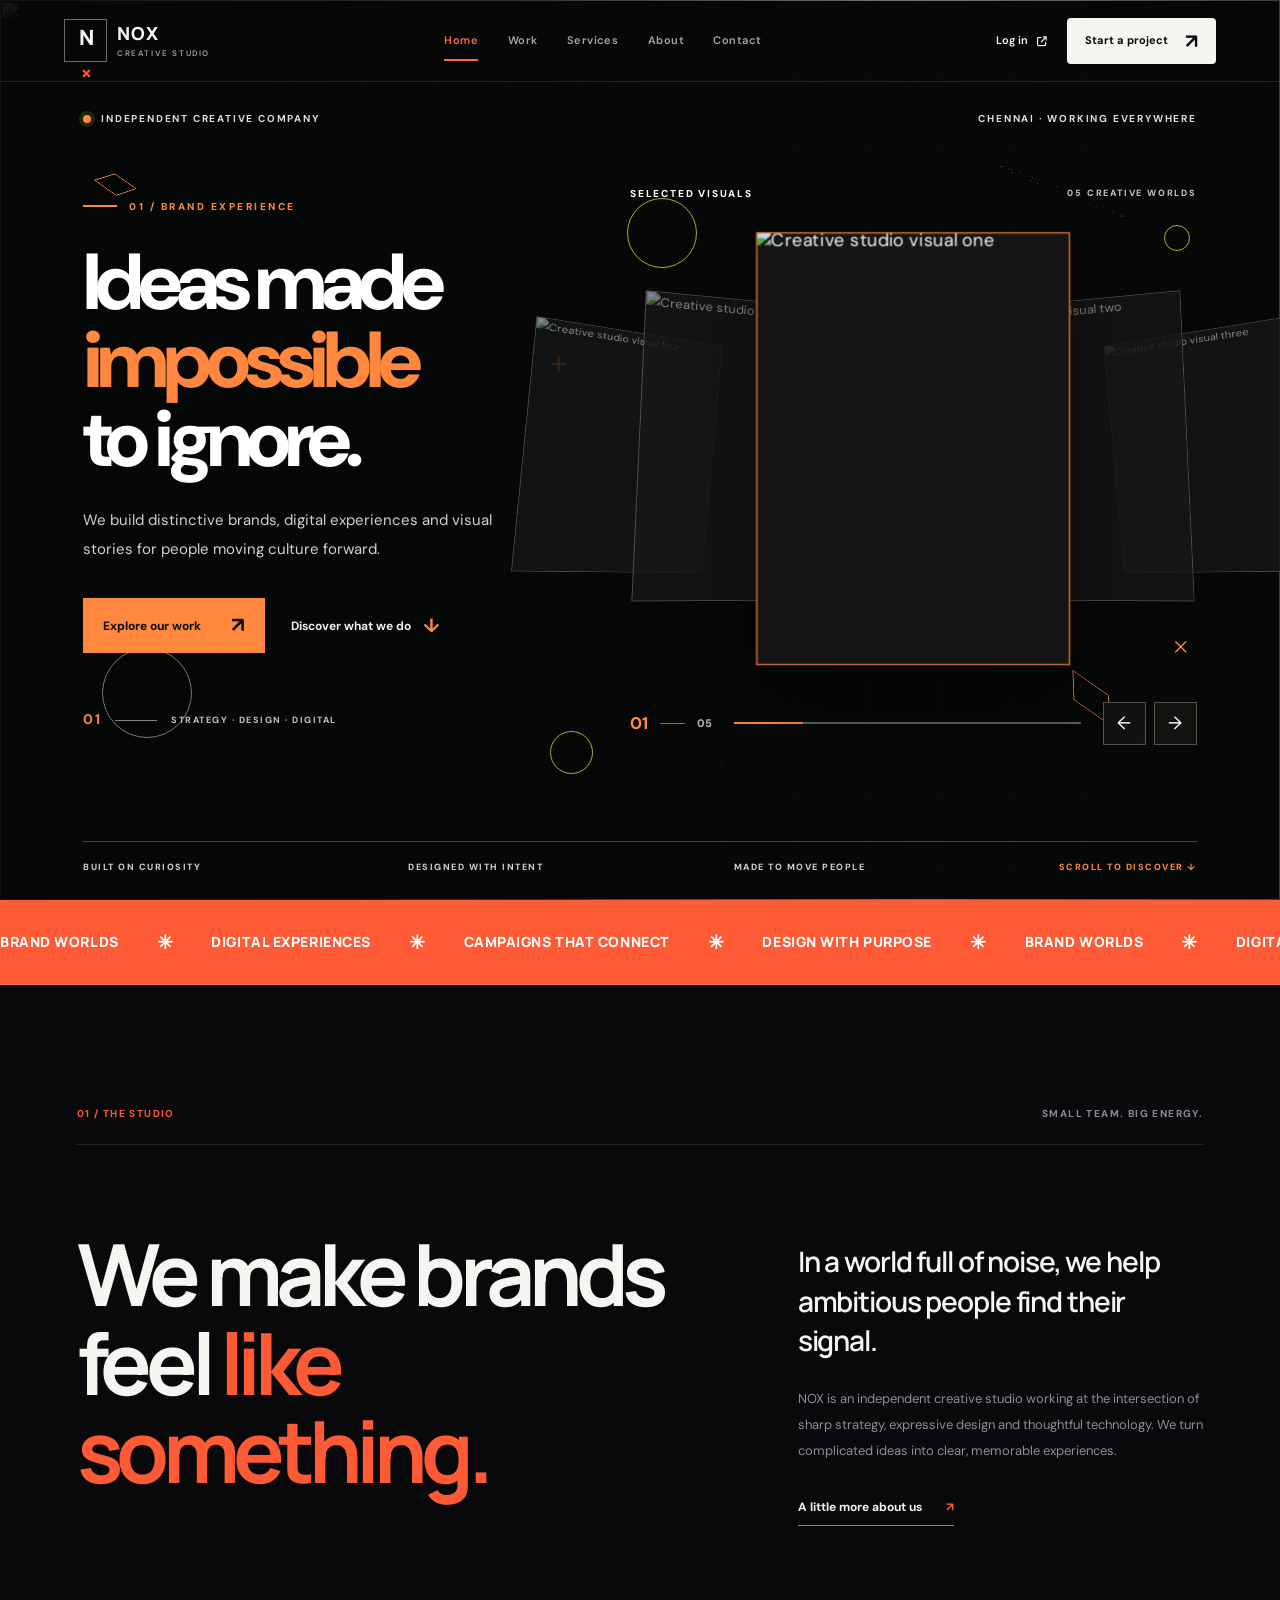
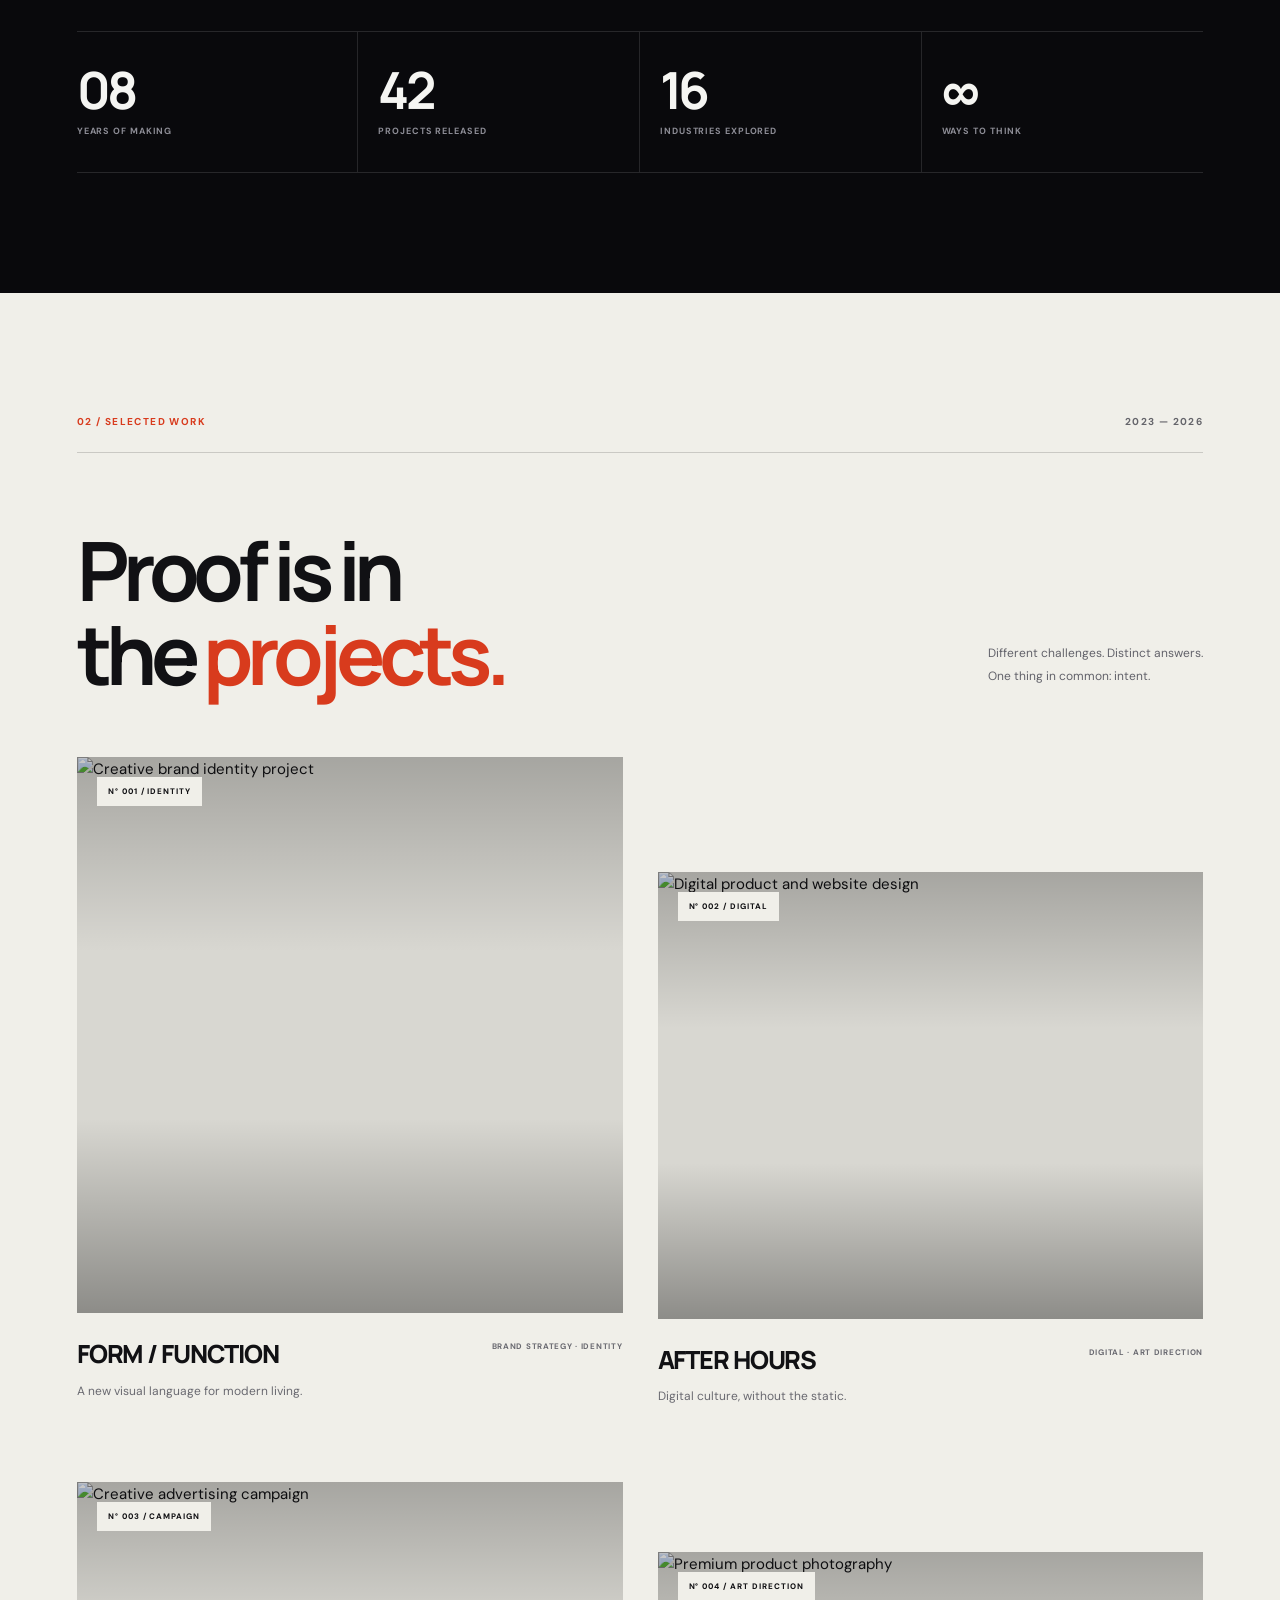
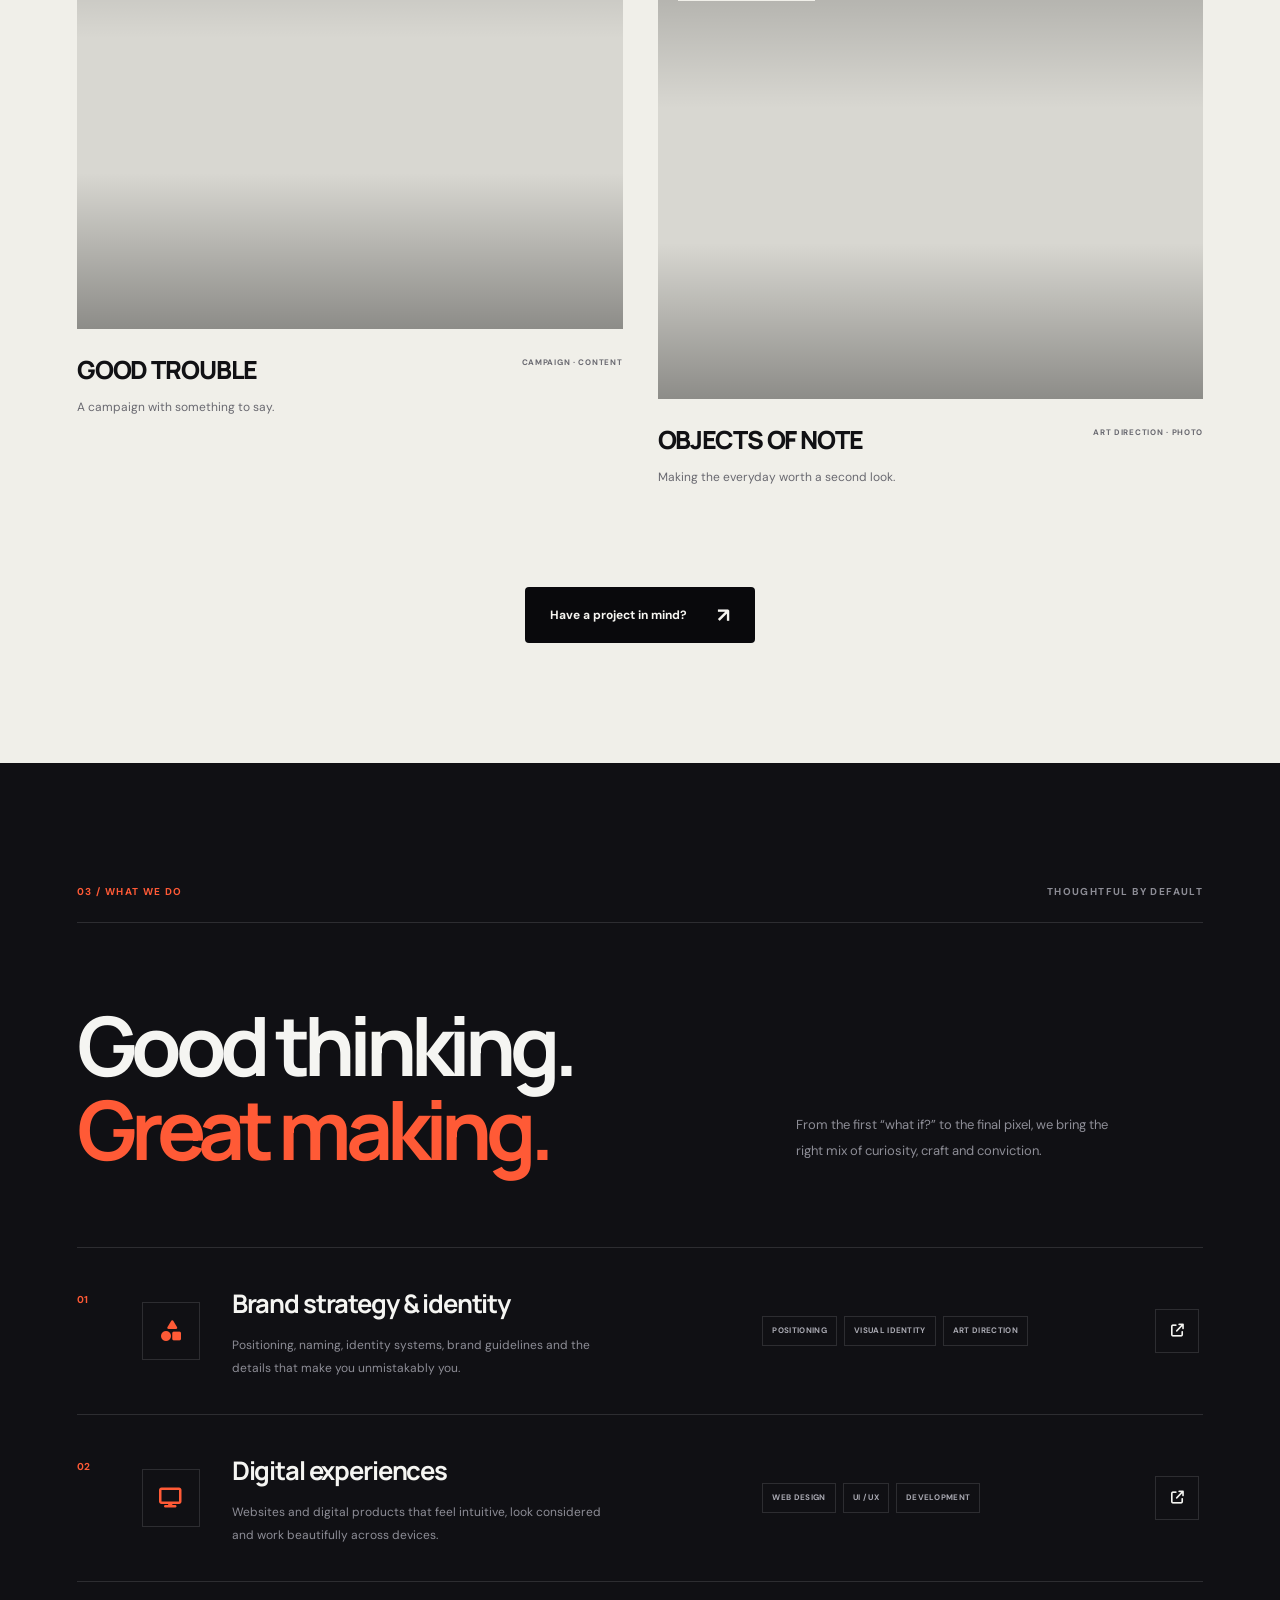
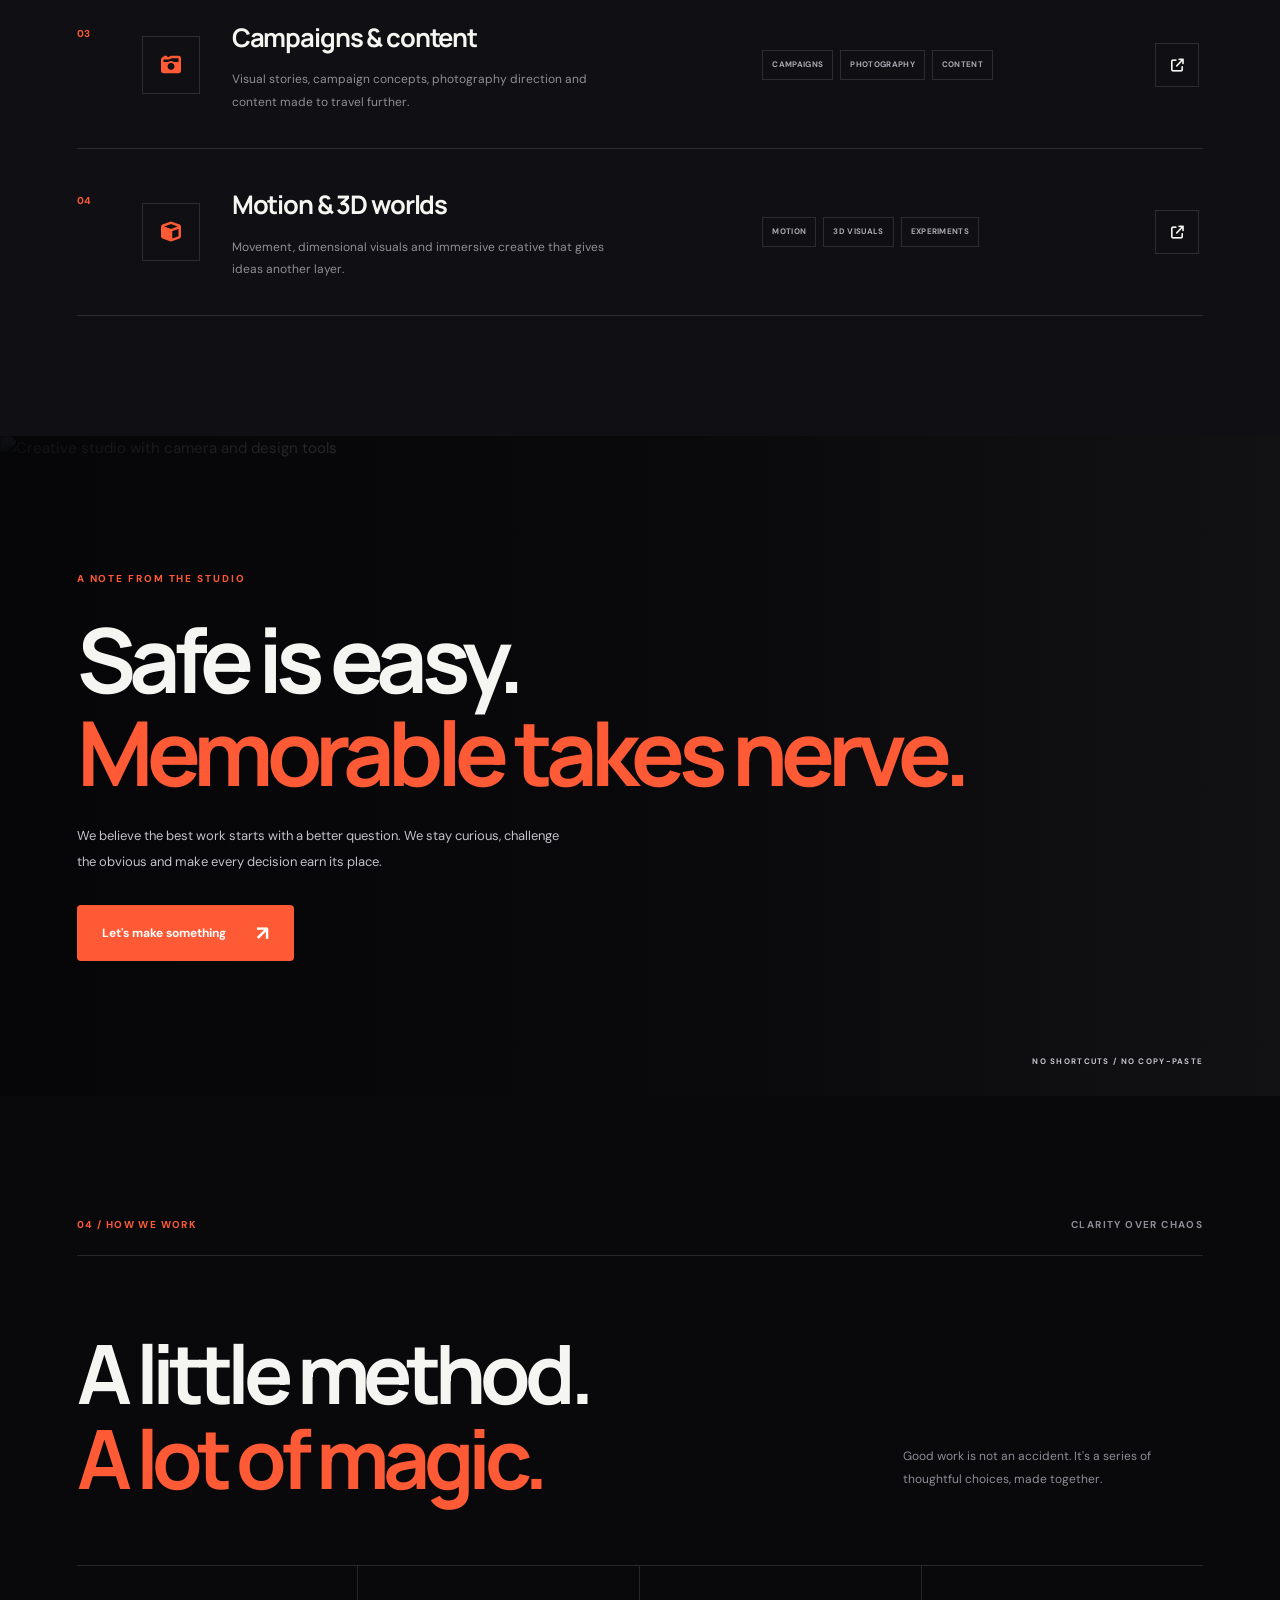
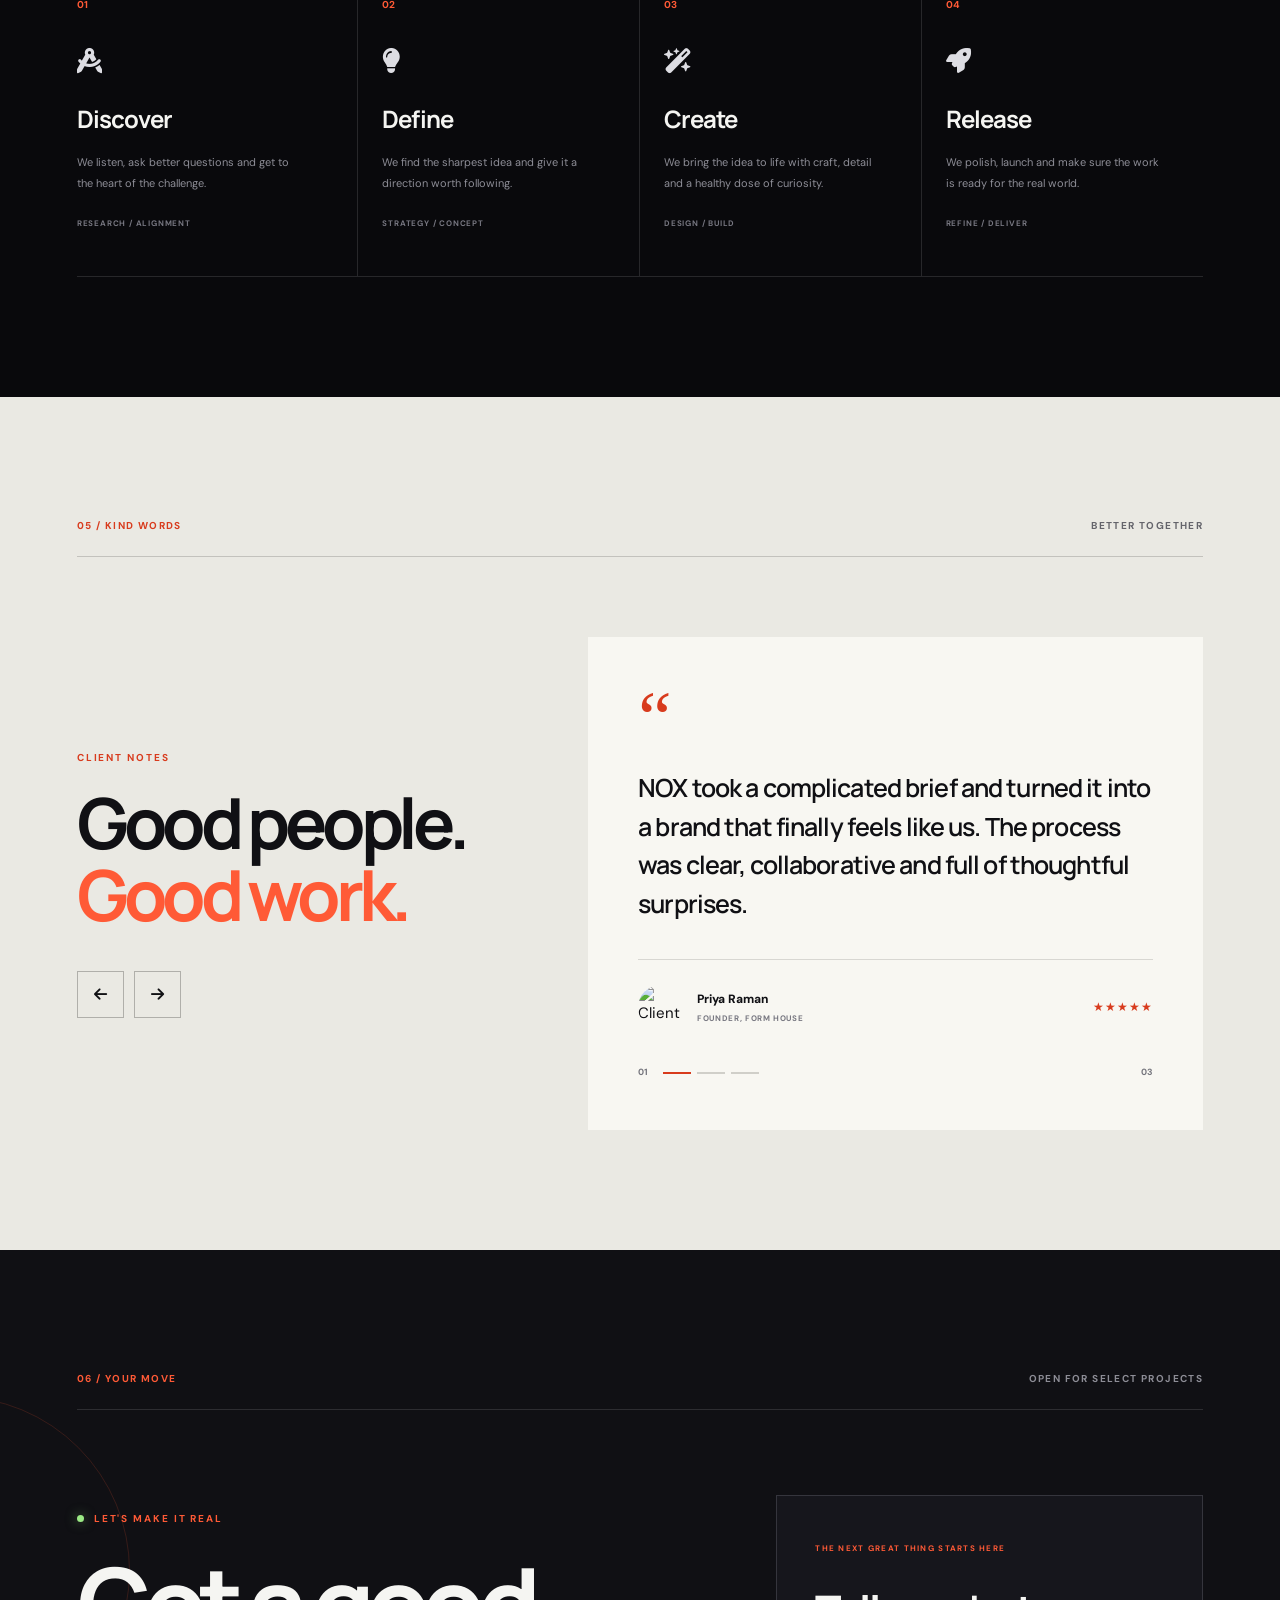
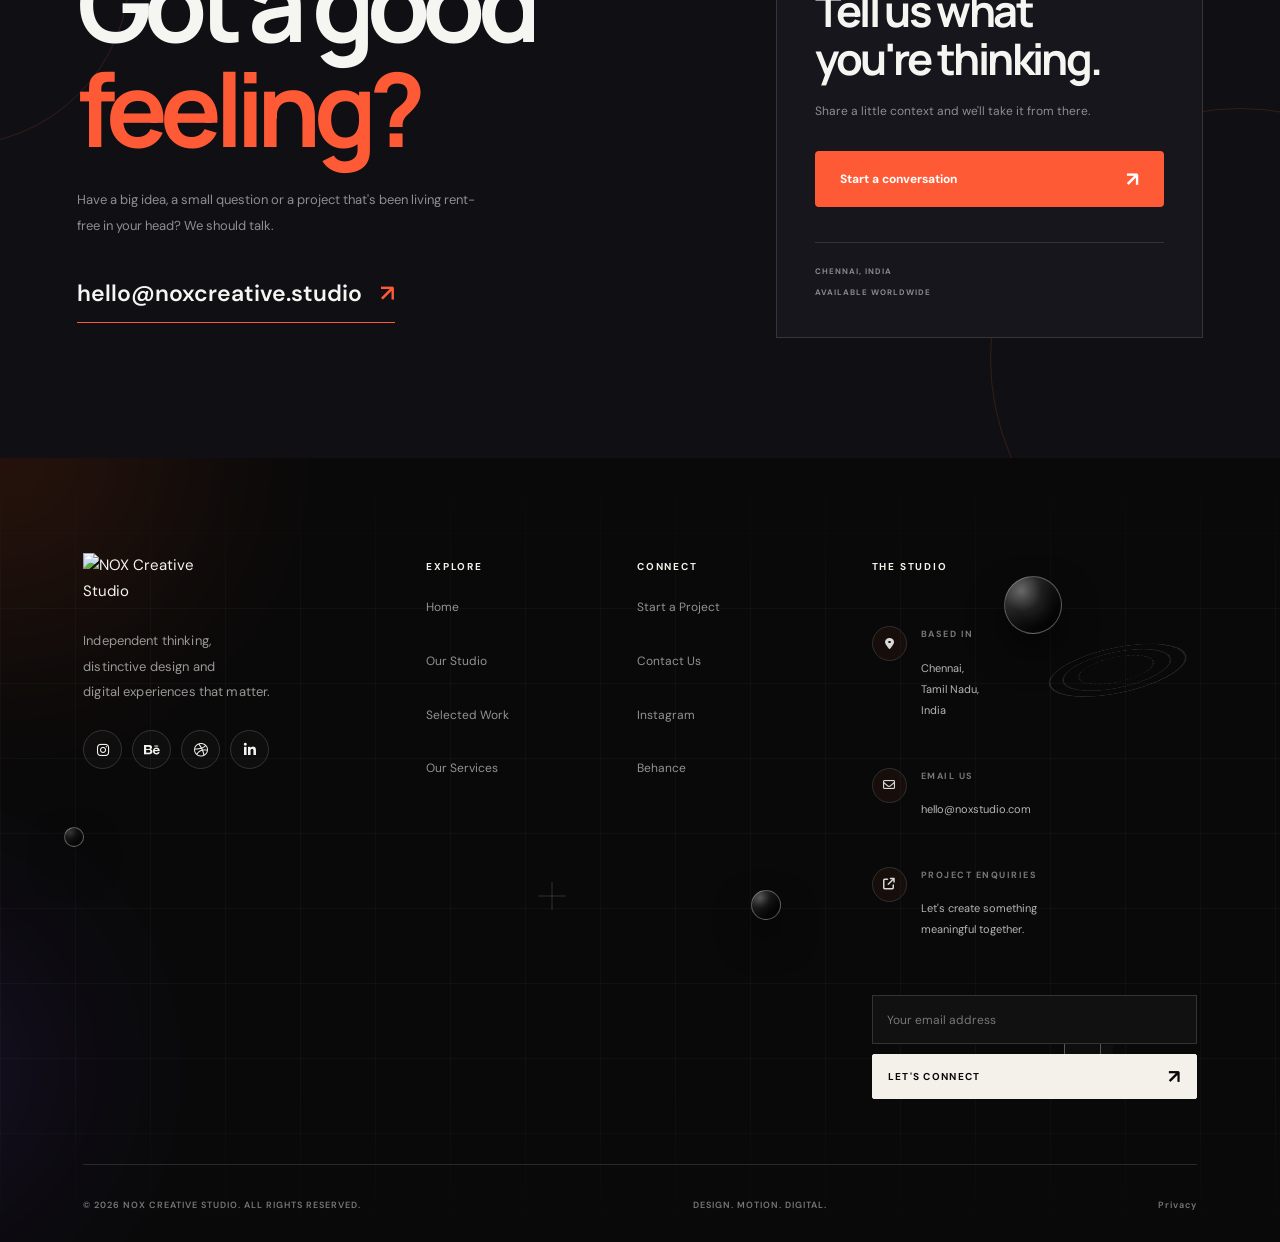
==== commit 2bac9443: "add" ====
--- a/index.html
+++ b/index.html
@@ -407,14 +407,10 @@
         <nav class="desktop-nav"
              aria-label="Main navigation">
 
-            <a href="index.html" class="active">Home</a>
-
-            <a href="work.html"> work</a>
-
+            <a href="index.html" class="active" aria-current="page">Home</a>
+            <a href="work.html">Work</a>
             <a href="services.html">Services</a>
-
-            <a href="about.html">about</a>
-
+            <a href="about.html">About</a>
             <a href="contact.html">Contact</a>
 
         </nav>
@@ -512,27 +508,21 @@
 
 
         <nav>
-
-            <a href="index.html">
+            <a href="index.html" class="active" aria-current="page">
                 Home <span>01</span>
             </a>
-
             <a href="work.html">
-                work <span>02</span>
+                Work <span>02</span>
             </a>
-
             <a href="services.html">
-                services <span>03</span>
+                Services <span>03</span>
             </a>
-
             <a href="about.html">
-                about<span>04</span>
+                About <span>04</span>
             </a>
-
             <a href="contact.html">
                 Contact <span>05</span>
             </a>
-
         </nav>
 
 
--- a/css/style.css
+++ b/css/style.css
@@ -6117,78 +6117,79 @@
 
 
 
+/* =====================================================
+   NOX CREATIVE STUDIO — ACTIVE NAVIGATION STYLES
+===================================================== */
+
 .desktop-nav a {
     position: relative;
     display: inline-block;
-    padding: 10px 0;
-    color: #a6a6a6;
+    padding: 8px 0;
+    color: #a4a4ac;
     text-decoration: none;
-    font-size: 13px;
-    font-weight: 500;
-    transition: color 0.3s ease;
+    font-size: 11px;
+    font-weight: 600;
+    letter-spacing: 0.04em;
+    text-transform: capitalize;
+    transition: color 0.25s ease;
 }
 
 .desktop-nav a::after {
     content: "";
     position: absolute;
     left: 0;
-    bottom: 3px;
-    width: 0;
+    bottom: -3px;
+    width: 100%;
     height: 2px;
     background: #ff6b35;
-    transition: width 0.35s ease;
-}
-
-.desktop-nav a:hover,
-.desktop-nav a.active {
+    transform: scaleX(0);
+    transform-origin: left;
+    opacity: 0;
+    transition: transform 0.28s cubic-bezier(0.16, 1, 0.3, 1), opacity 0.25s ease;
+}
+
+/* Distinguishable Hover state on inactive links */
+.desktop-nav a:hover:not(.active):not([aria-current="page"]) {
     color: #ffffff;
 }
 
-.desktop-nav a:hover::after,
-.desktop-nav a.active::after {
-    width: 100%;
-}
-
-
-
-
-
-
-
-
-
-/* FIX: Active link underline stays visible while scrolling */
-
-.desktop-nav a {
-    position: relative;
-    text-decoration: none;
-}
-
-.desktop-nav a.active {
+.desktop-nav a:hover:not(.active):not([aria-current="page"])::after {
+    transform: scaleX(1);
+    opacity: 0.6;
+    background: rgba(255, 255, 255, 0.7);
+}
+
+/* Distinguishable Active state */
+.desktop-nav a.active,
+.desktop-nav a[aria-current="page"] {
     color: #ff6b35 !important;
-}
-
-.desktop-nav a.active::after {
+    font-weight: 600;
+}
+
+.desktop-nav a.active::after,
+.desktop-nav a[aria-current="page"]::after {
     content: "";
     position: absolute;
-
     left: 0;
-    bottom: 3px;
-
+    bottom: -3px;
     width: 100% !important;
-    height: 2px;
-
+    height: 2px !important;
     background: #ff6b35 !important;
-
     opacity: 1 !important;
     visibility: visible !important;
     transform: scaleX(1) !important;
 }
 
-/* Keep underline visible on hover too */
-
-.desktop-nav a.active:hover::after {
-    width: 100% !important;
+/* Hover on already active link */
+.desktop-nav a.active:hover,
+.desktop-nav a[aria-current="page"]:hover {
+    color: #ff8555 !important;
+}
+
+.desktop-nav a.active:hover::after,
+.desktop-nav a[aria-current="page"]:hover::after {
+    background: #ff8555 !important;
     opacity: 1 !important;
     visibility: visible !important;
-}
+    transform: scaleX(1) !important;
+}
--- a/css/responsive.css
+++ b/css/responsive.css
@@ -219,33 +219,66 @@
     min-height: 66px;
     width: 100%;
     padding: 16px 0;
+    position: relative;
 
     display: flex;
     align-items: center;
     justify-content: space-between;
     gap: 15px;
 
-    color: #f5f5f5;
+    color: #e2e2e6;
     text-decoration: none;
     text-transform: capitalize;
 
     font-size: clamp(20px, 5vw, 27px);
     font-weight: 600;
 
-    border-bottom: 1px solid rgba(255, 255, 255, 0.12);
-
-    transition: color 0.25s ease;
+    border-bottom: 1px solid rgba(255, 255, 255, 0.1);
+
+    transition: color 0.25s ease, padding-left 0.25s ease, border-color 0.25s ease;
 }
 
 .mobile-drawer nav a span {
-    color: #929292;
+    color: #888892;
     font-size: 11px;
     letter-spacing: 1px;
-}
-
-.mobile-drawer nav a:hover,
-.mobile-drawer nav a.active {
-    color: #ff7448;
+    font-weight: 500;
+    transition: color 0.25s ease;
+}
+
+.mobile-drawer nav a:hover:not(.active):not([aria-current="page"]) {
+    color: #ffffff;
+    padding-left: 6px;
+}
+
+.mobile-drawer nav a:hover:not(.active):not([aria-current="page"]) span {
+    color: #c4c4cc;
+}
+
+.mobile-drawer nav a.active,
+.mobile-drawer nav a[aria-current="page"] {
+    color: #ff6b35 !important;
+    padding-left: 14px;
+    border-bottom-color: rgba(255, 107, 53, 0.25);
+}
+
+.mobile-drawer nav a.active::before,
+.mobile-drawer nav a[aria-current="page"]::before {
+    content: "";
+    position: absolute;
+    left: 0;
+    top: 50%;
+    transform: translateY(-50%);
+    width: 3px;
+    height: 22px;
+    background: #ff6b35;
+    border-radius: 2px;
+}
+
+.mobile-drawer nav a.active span,
+.mobile-drawer nav a[aria-current="page"] span {
+    color: #ff6b35 !important;
+    font-weight: 600;
 }
 
 .drawer-project {
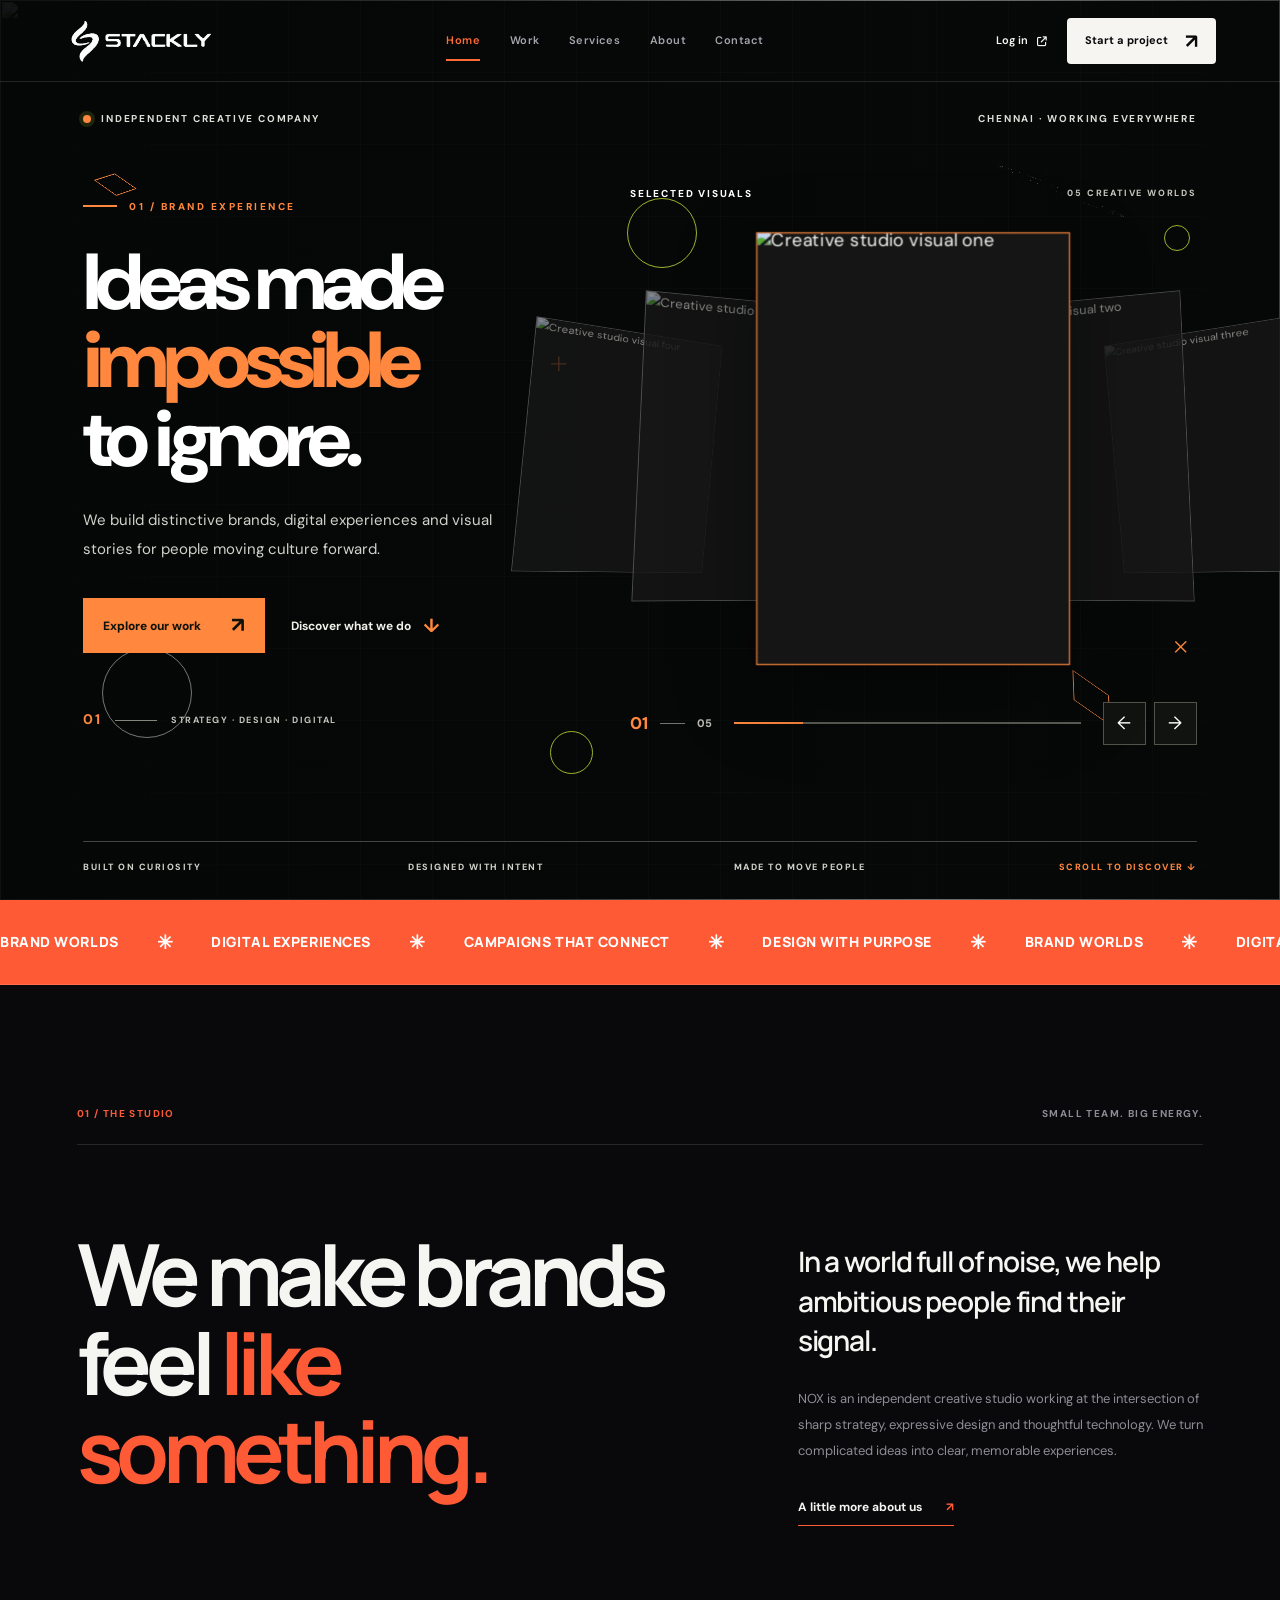
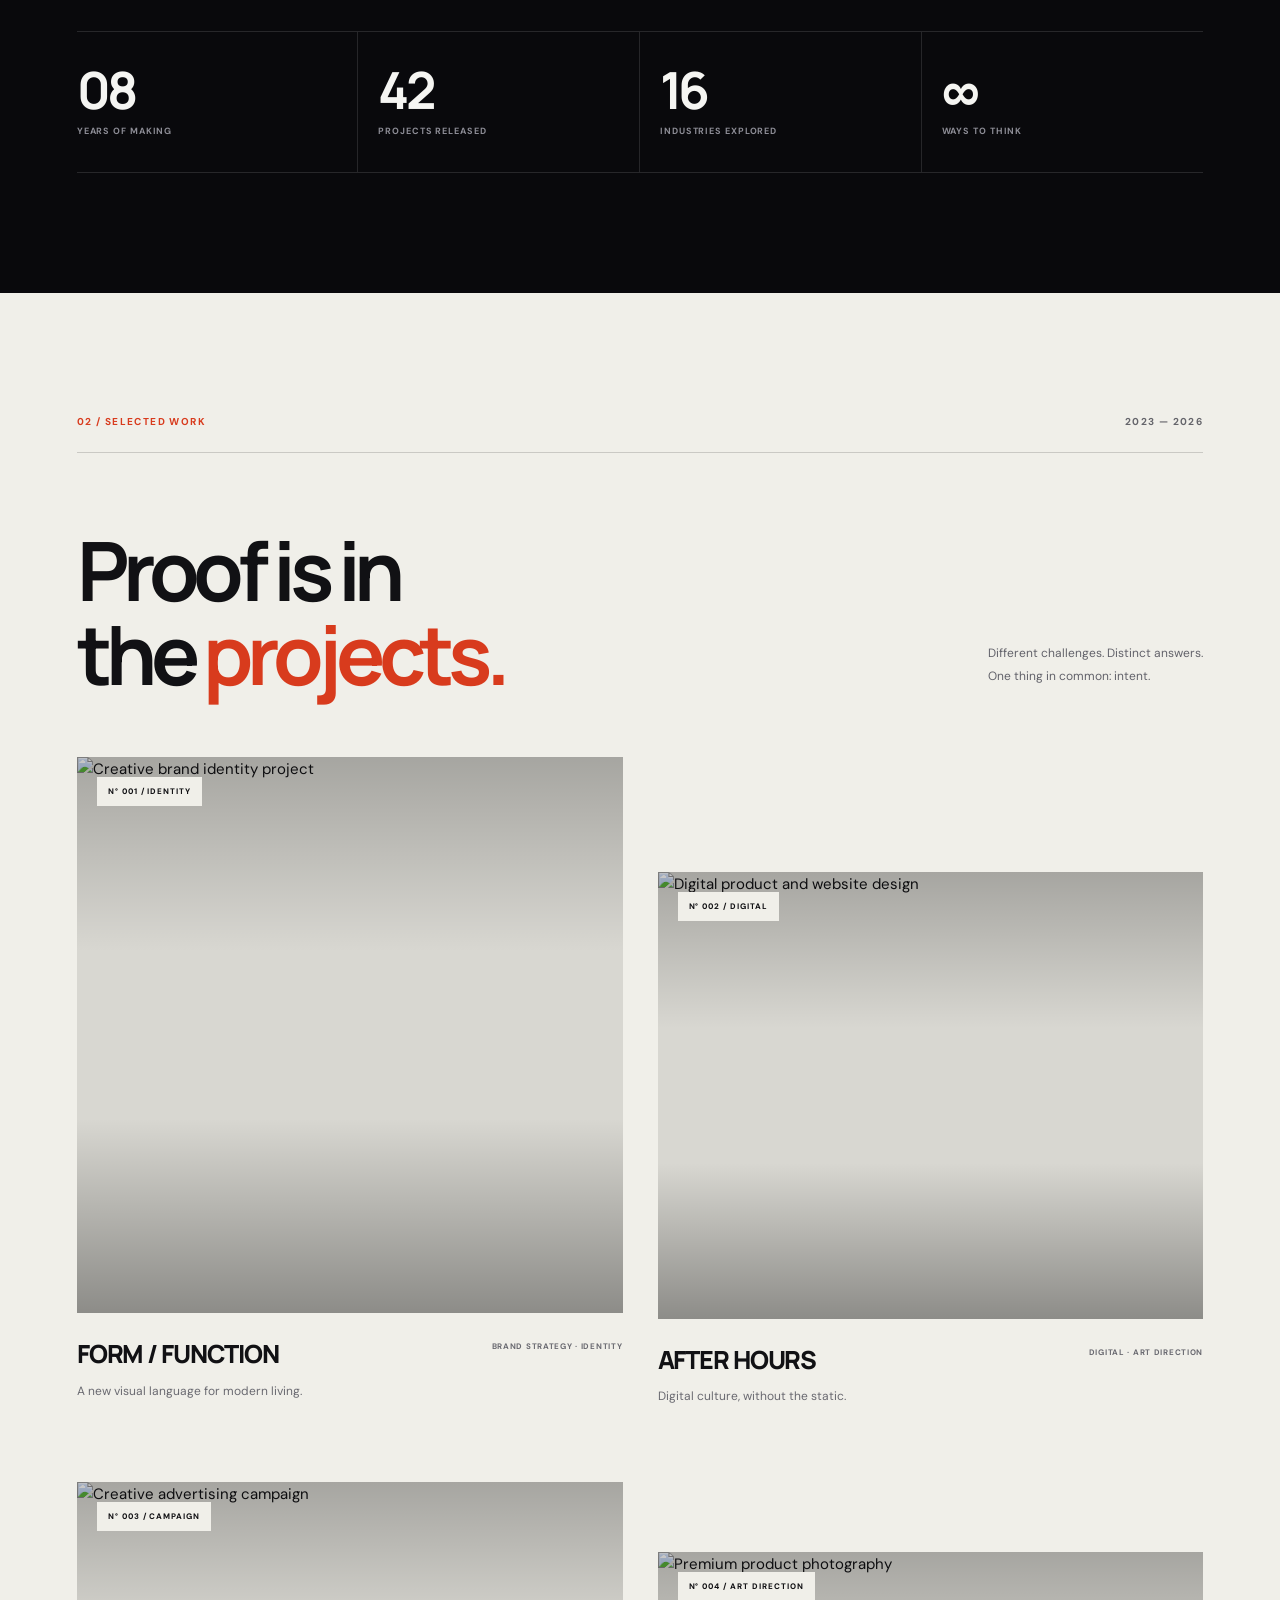
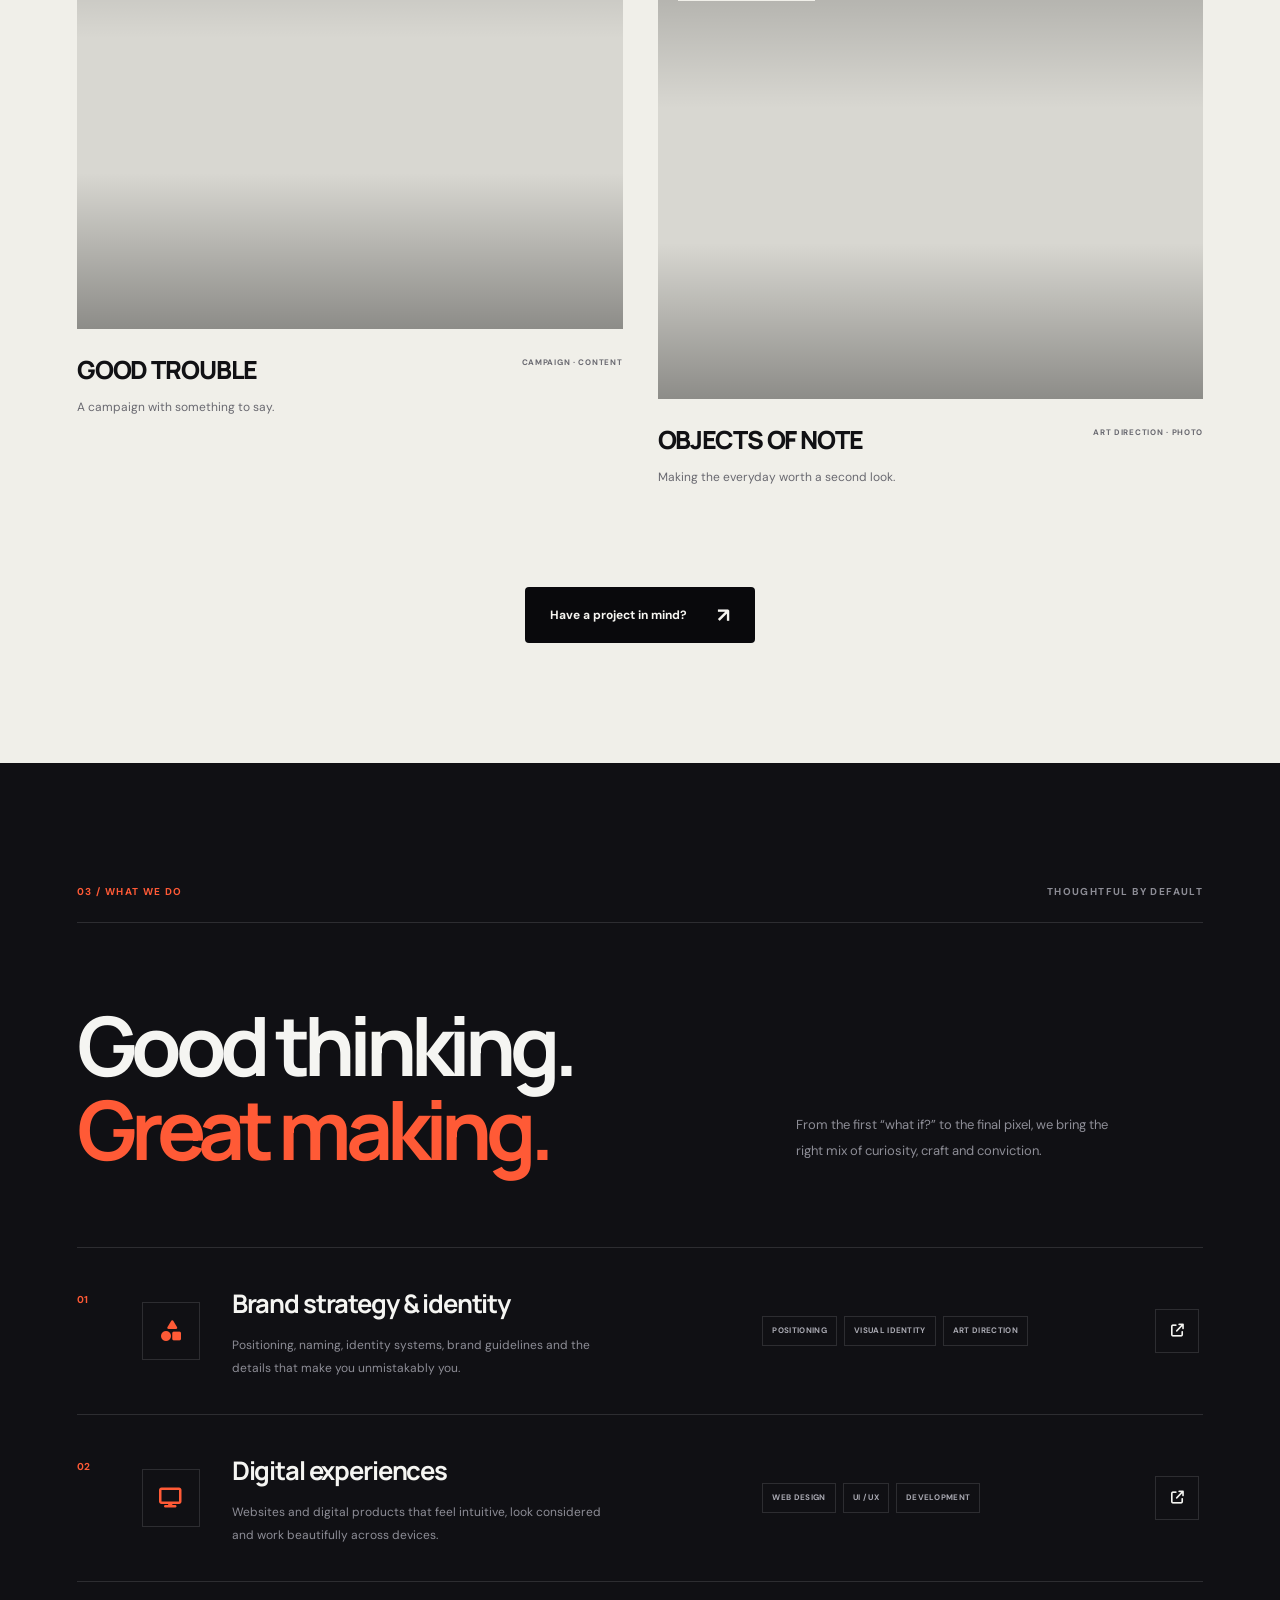
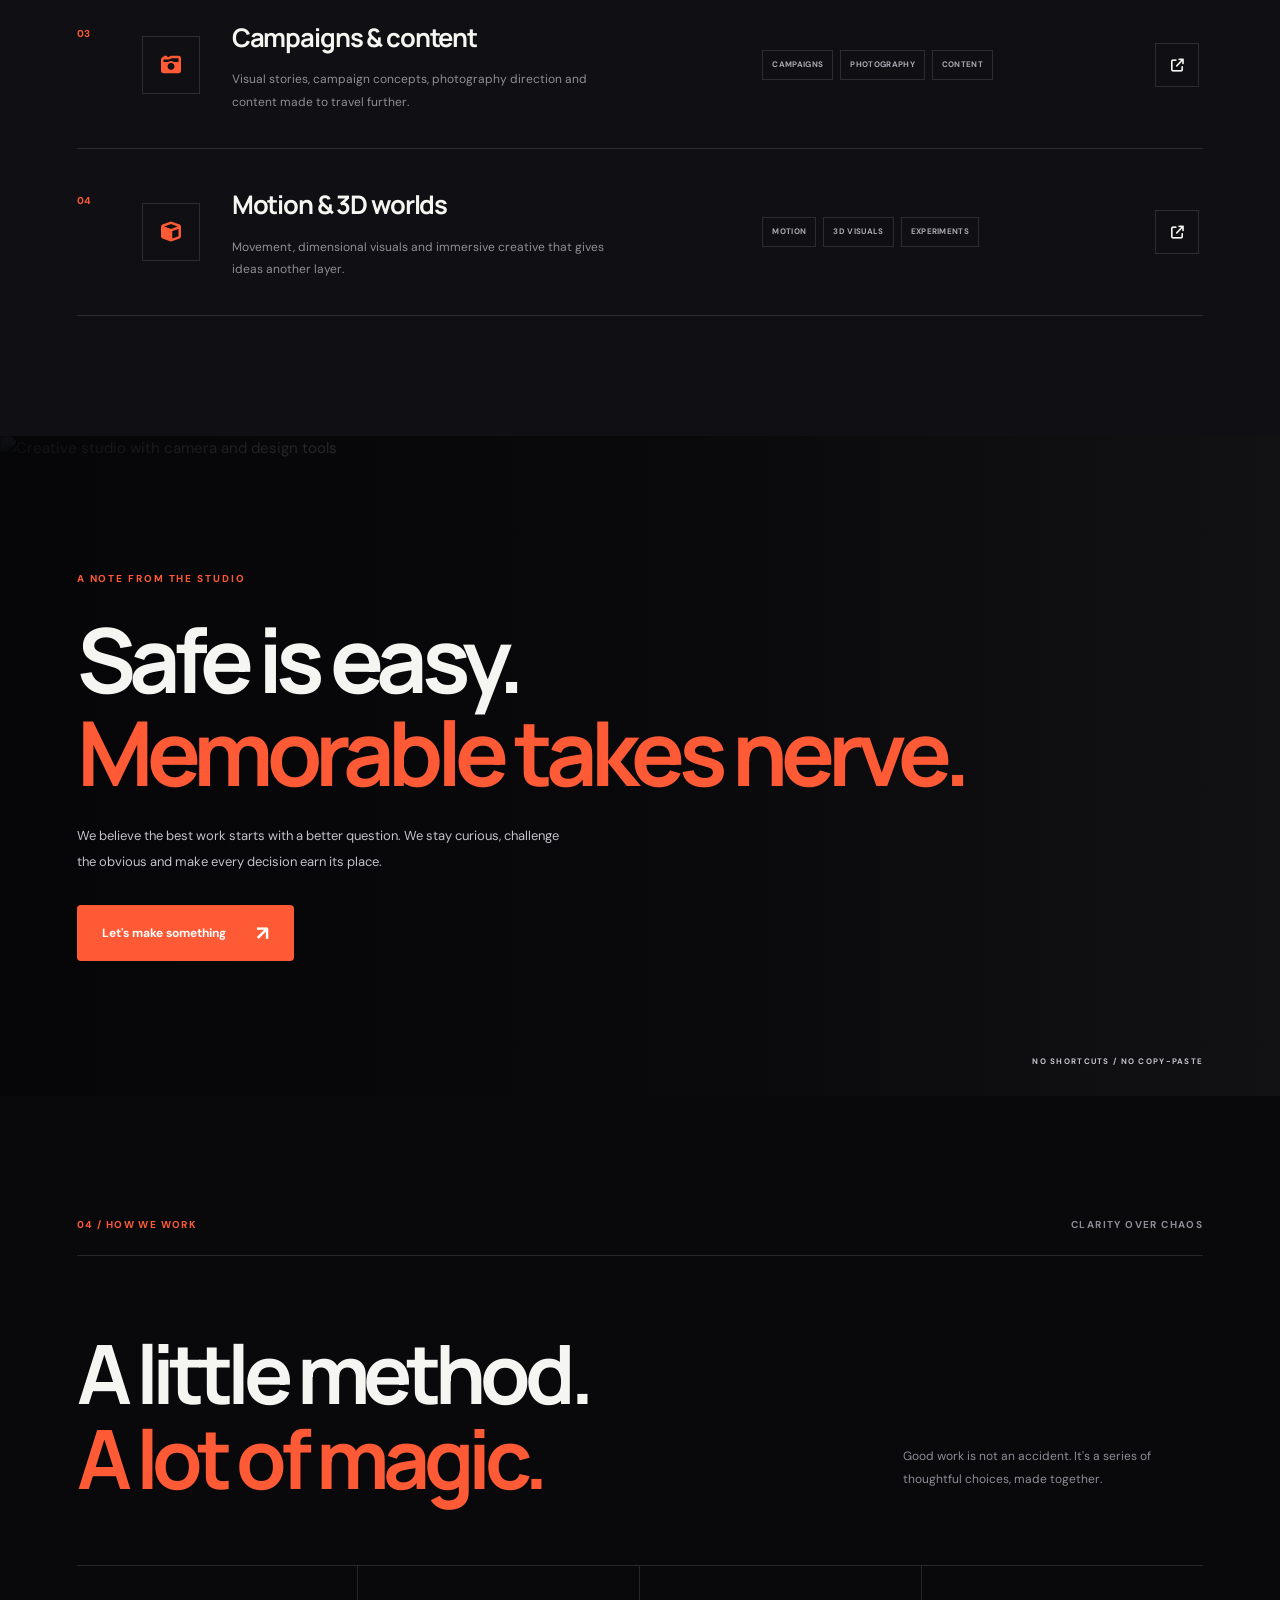
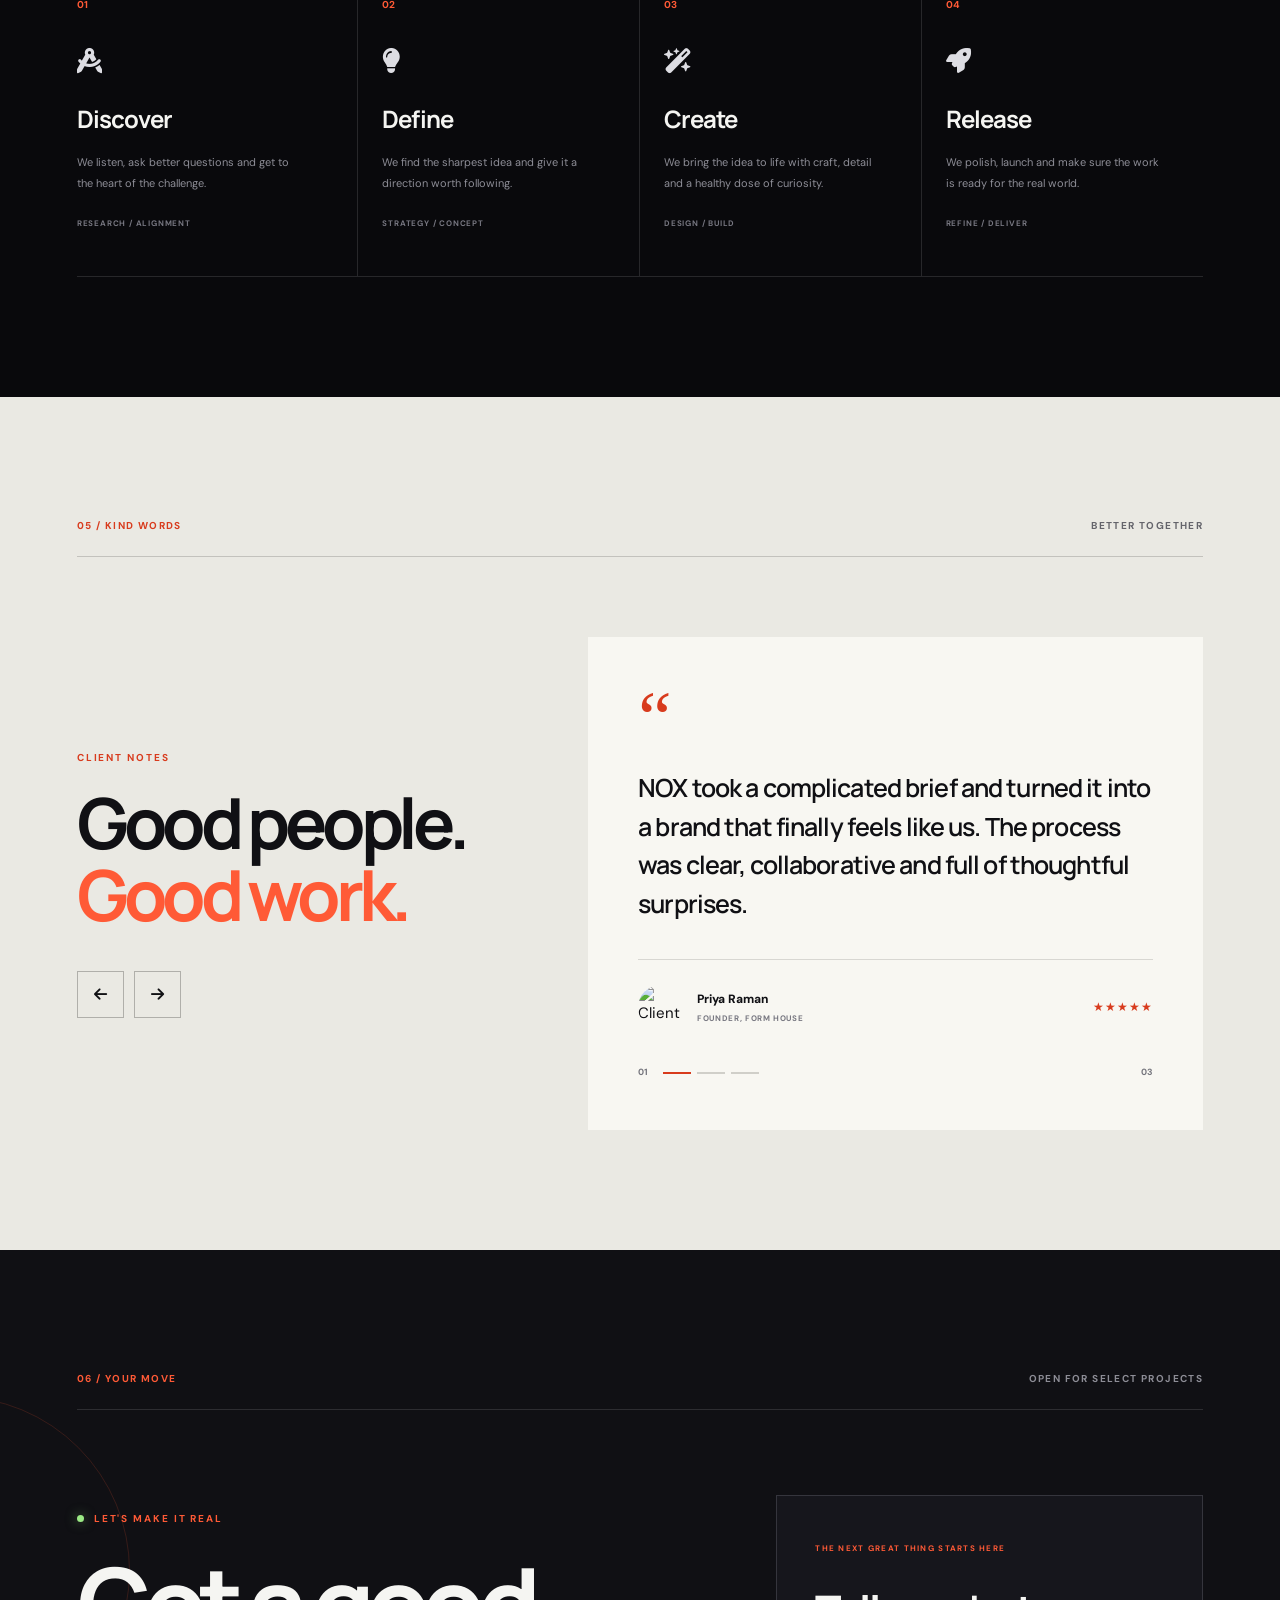
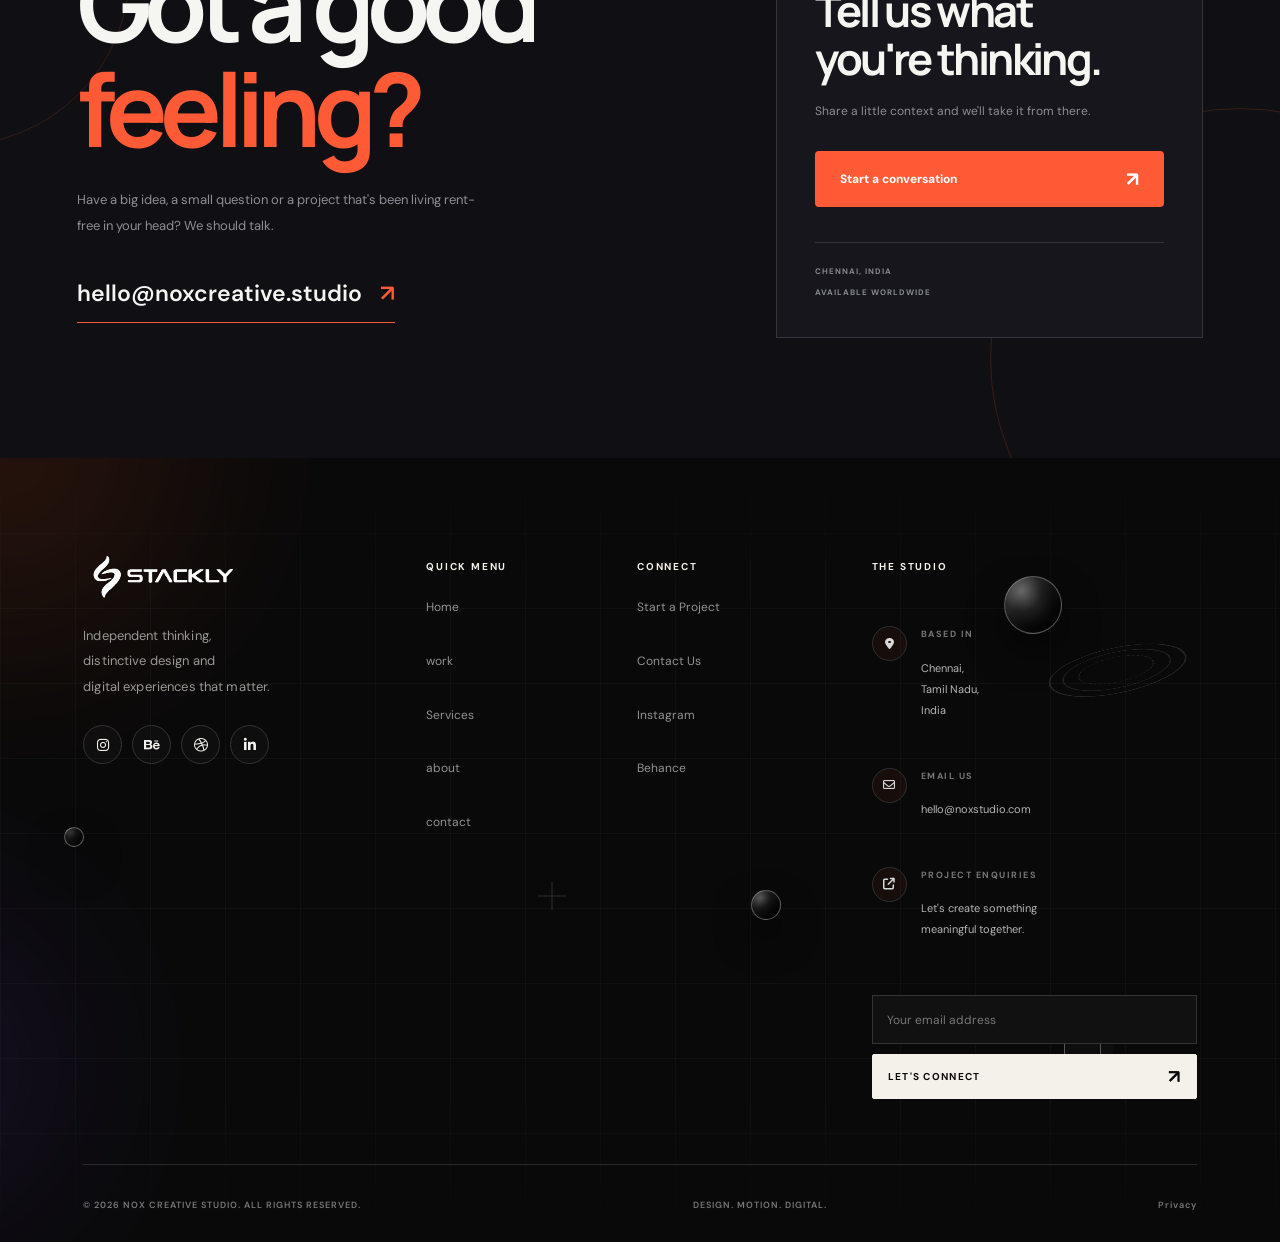
==== commit d685e9a6: "add" ====
--- a/index.html
+++ b/index.html
@@ -67,14 +67,7 @@
 
         <div class="preloader-brand" id="preloaderBrand">
 
-            <div class="brand-symbol">
-                <span>N</span>
-            </div>
-
-            <div class="preloader-brand-copy">
-                <strong>NOX<span>.</span></strong>
-                <small>CREATIVE STUDIO</small>
-            </div>
+            
 
         </div>
 
@@ -294,8 +287,8 @@
                 </span>
 
                 <h1>
-                    IMAGINE<span>.</span><br>
-                    CREATE<span>.</span>
+                    CREATIVE<span>.</span><br>
+                    IMAGINE<span>.</span>
                 </h1>
 
                 <p>
@@ -380,25 +373,10 @@
 
         <!-- LOGO -->
 
-        <a href="index.html"
-           class="brand"
-           aria-label="NOX Creative Home">
-
-            <span class="brand-mark">
-
-                N<span>×</span>
-
-            </span>
-
-            <span class="brand-copy">
-
-                NOX
-
-                <small>CREATIVE STUDIO</small>
-
-            </span>
-
-        </a>
+<a href="index.html" class="brand" aria-label="NOX Creative Home">
+    <img src="assets/logo.webp" alt="NOX Creative Studio Logo">
+</a>
+
 
 
 
@@ -2010,17 +1988,11 @@
         <!-- BRAND -->
         <div class="footer-brand">
 
-            <a href="index.html"
-               class="footer-logo"
-               aria-label="NOX Creative Studio Home">
-
-                <img
-                    src="assets/logo.webp"
-                    alt="NOX Creative Studio"
-                    class="footer-logo-image"
-                >
-
-            </a>
+          
+<a href="index.html" class="footer-logo">
+    <img src="assets/logo.webp" alt="NOX Logo">
+</a>
+
 
             <p>
                 Independent thinking,<br>
@@ -2056,16 +2028,18 @@
         <div class="footer-column">
 
             <span class="footer-heading">
-                EXPLORE
+                QUICK MENU
             </span>
 
-            <a href="#home">Home</a>
-
-            <a href="#about">Our Studio</a>
-
-            <a href="#work">Selected Work</a>
-
-            <a href="#services">Our Services</a>
+            <a href="index.html">Home</a>
+
+            <a href="work.html">work</a>
+
+            <a href="services.html">Services</a>
+
+            <a href="about.html">about</a>
+        
+            <a href="contact.html">contact</a>
 
         </div>
 
@@ -2077,9 +2051,9 @@
                 CONNECT
             </span>
 
-            <a href="#contact">Start a Project</a>
-
-            <a href="#contact">Contact Us</a>
+            <a href="404.html">Start a Project</a>
+
+            <a href="404.html">Contact Us</a>
 
             <a href="404.html">Instagram</a>
 
--- a/css/style.css
+++ b/css/style.css
@@ -6193,3 +6193,36 @@
     visibility: visible !important;
     transform: scaleX(1) !important;
 }
+
+
+
+
+.brand {
+    display: inline-flex;
+    align-items: center;
+    text-decoration: none;
+}
+
+.brand img {
+    display: block;
+    width: 150px;
+    height: auto;
+    object-fit: contain;
+}
+
+
+
+
+.footer-logo {
+    display: inline-flex;
+    align-items: center;
+    justify-content: center;
+    text-decoration: none;
+}
+
+.footer-logo img {
+    display: block;
+    width: 150px;
+    height: auto;
+    object-fit: contain;
+}
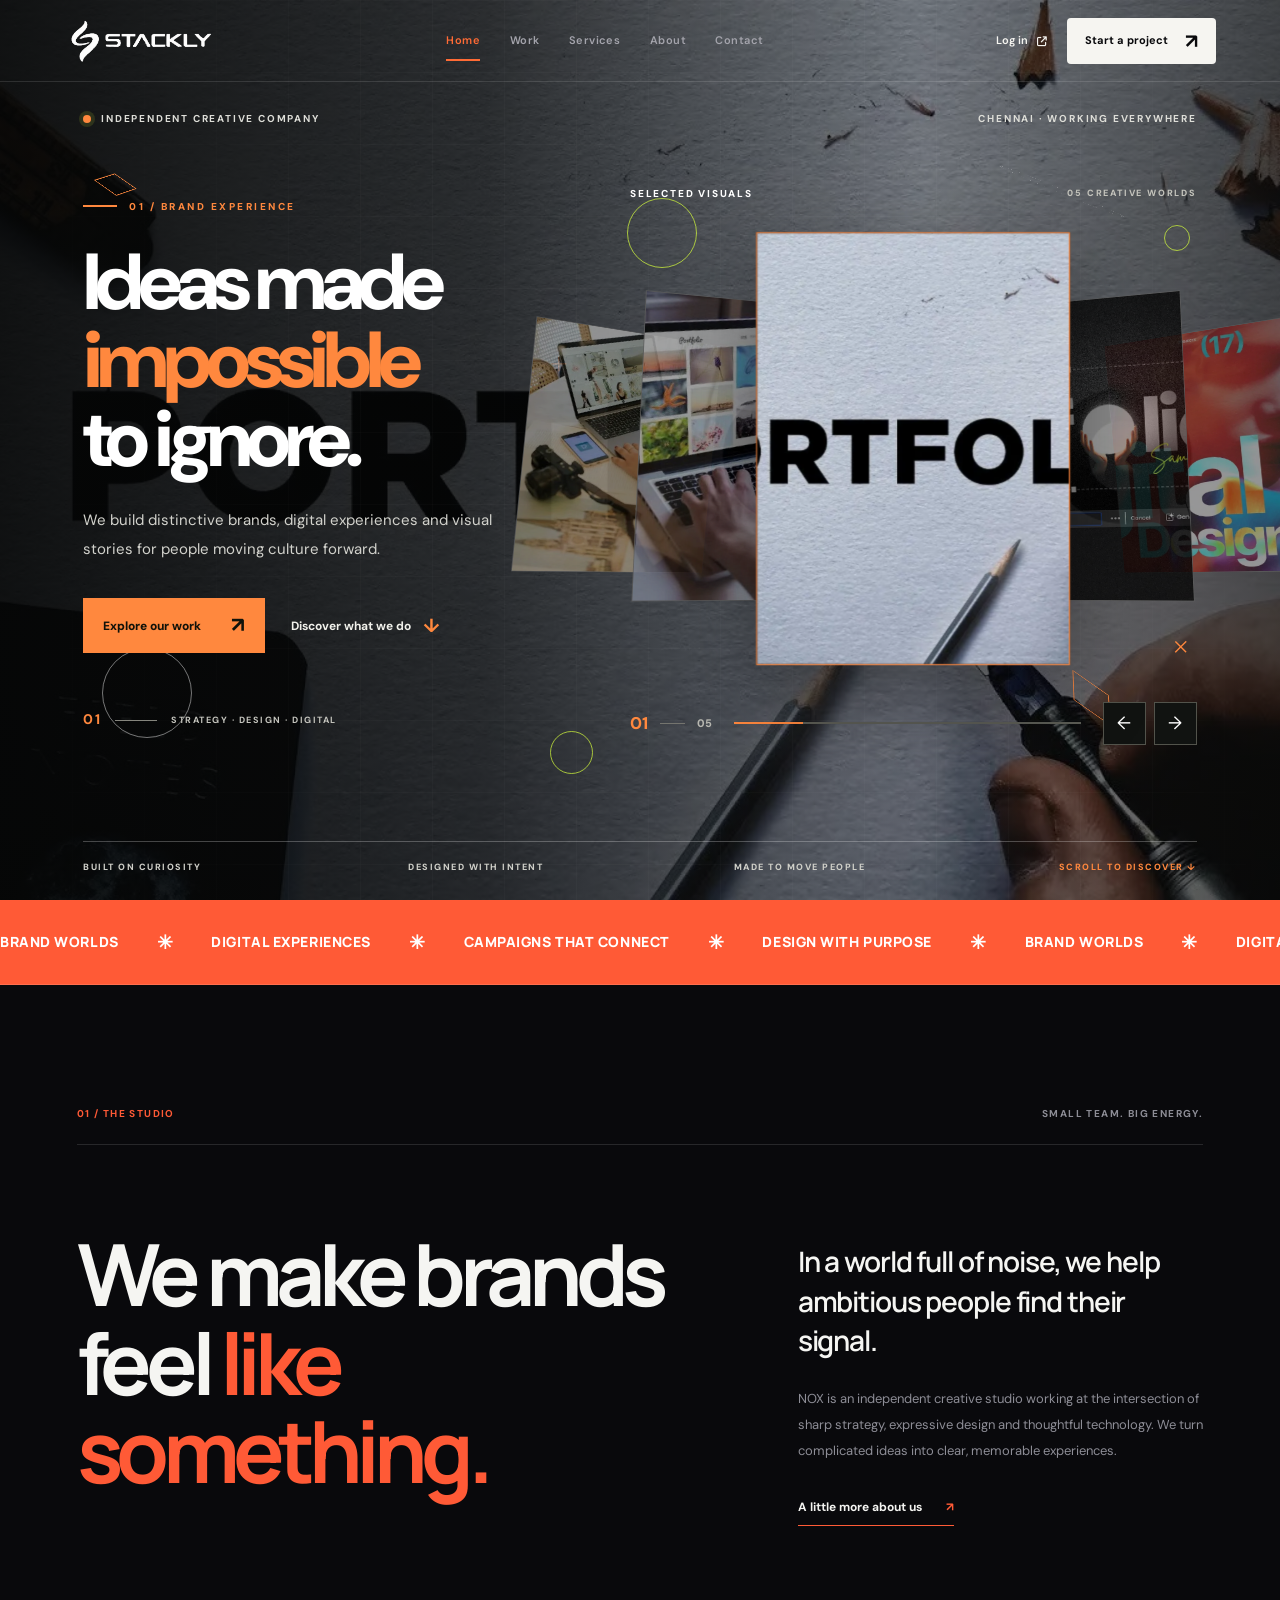
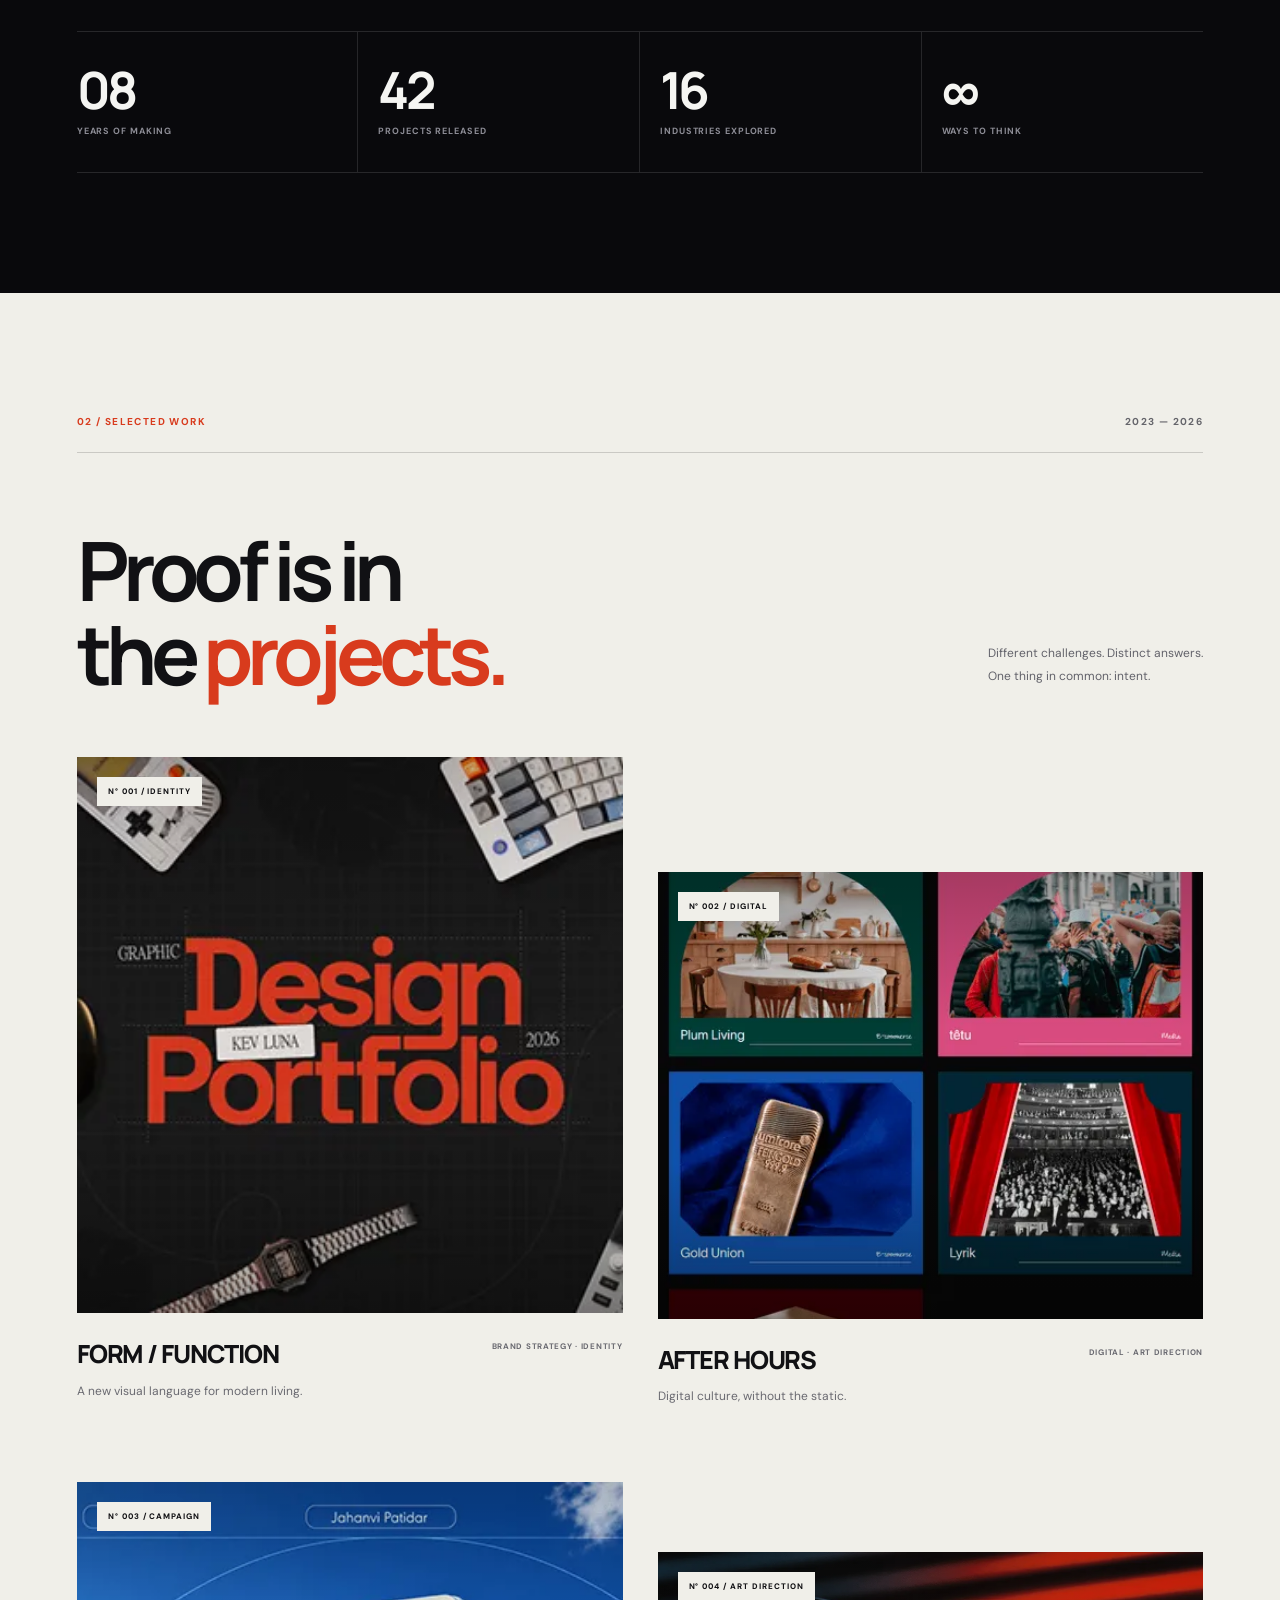
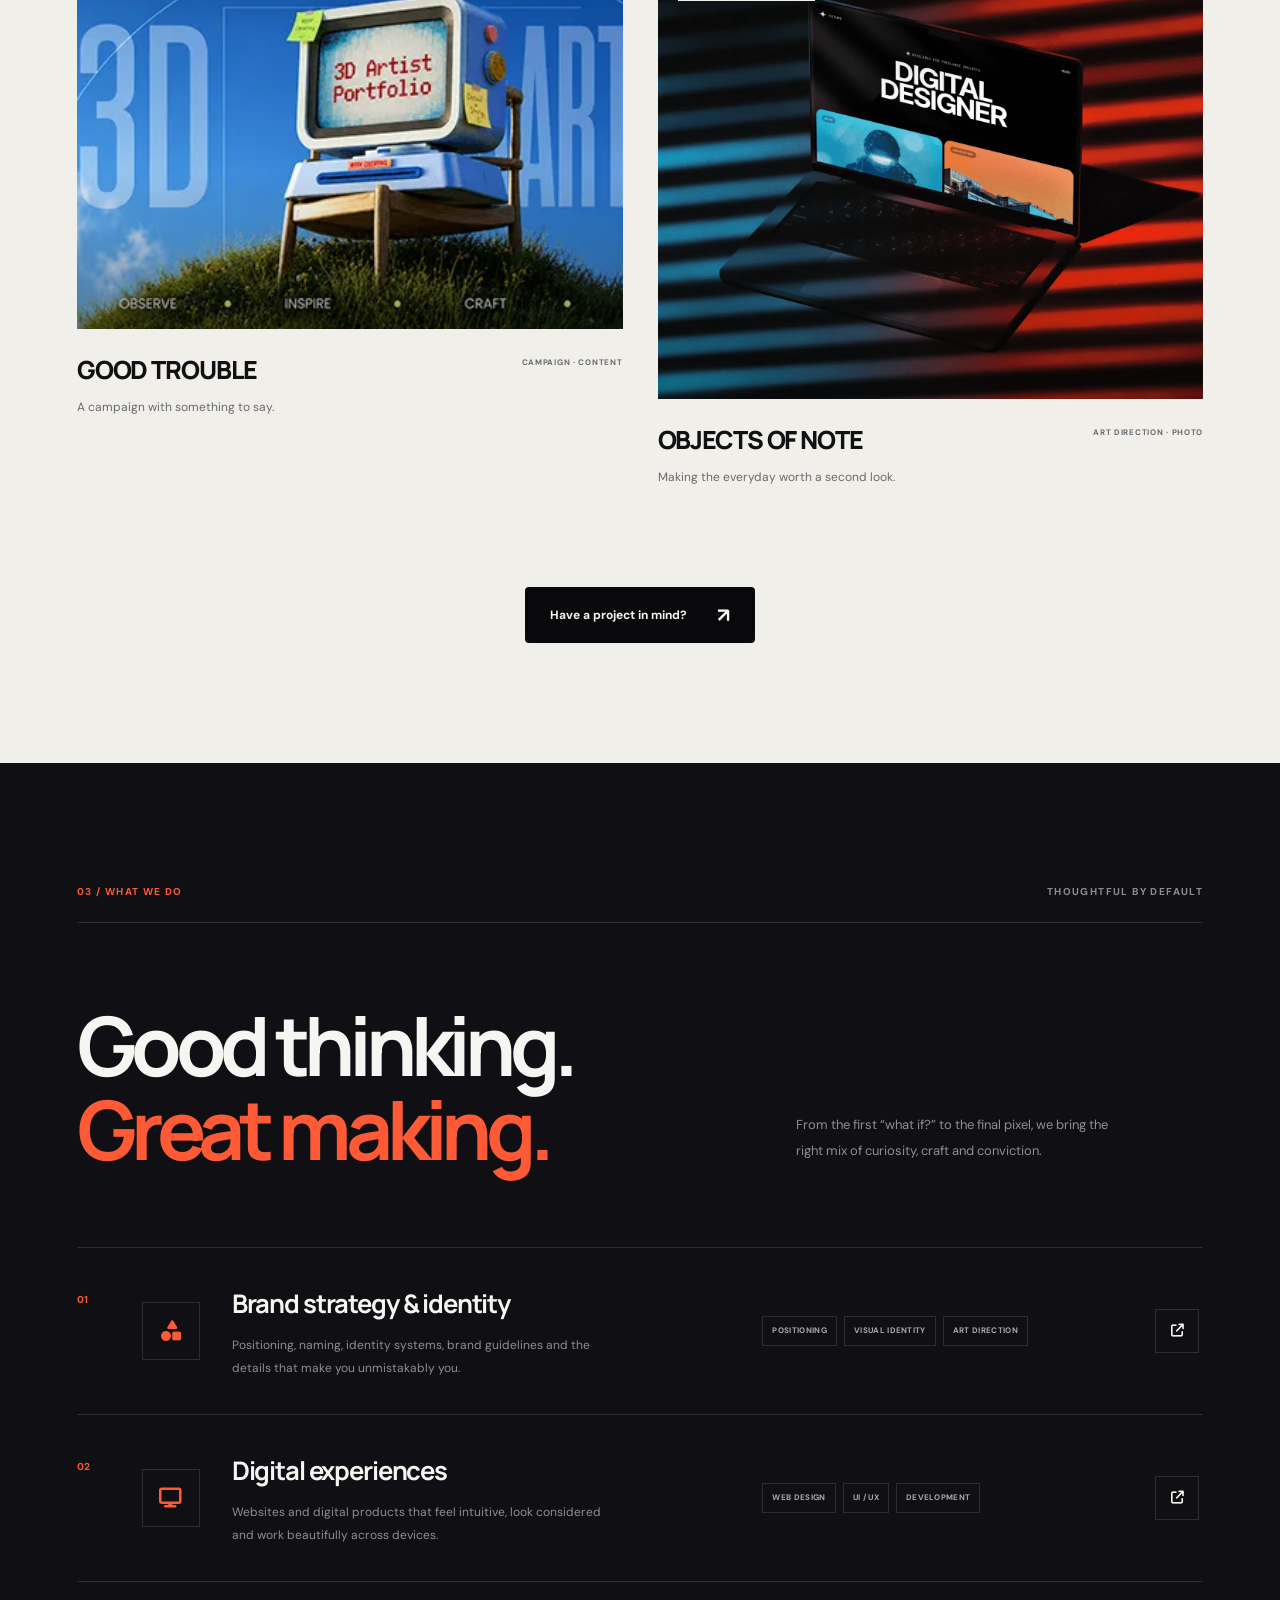
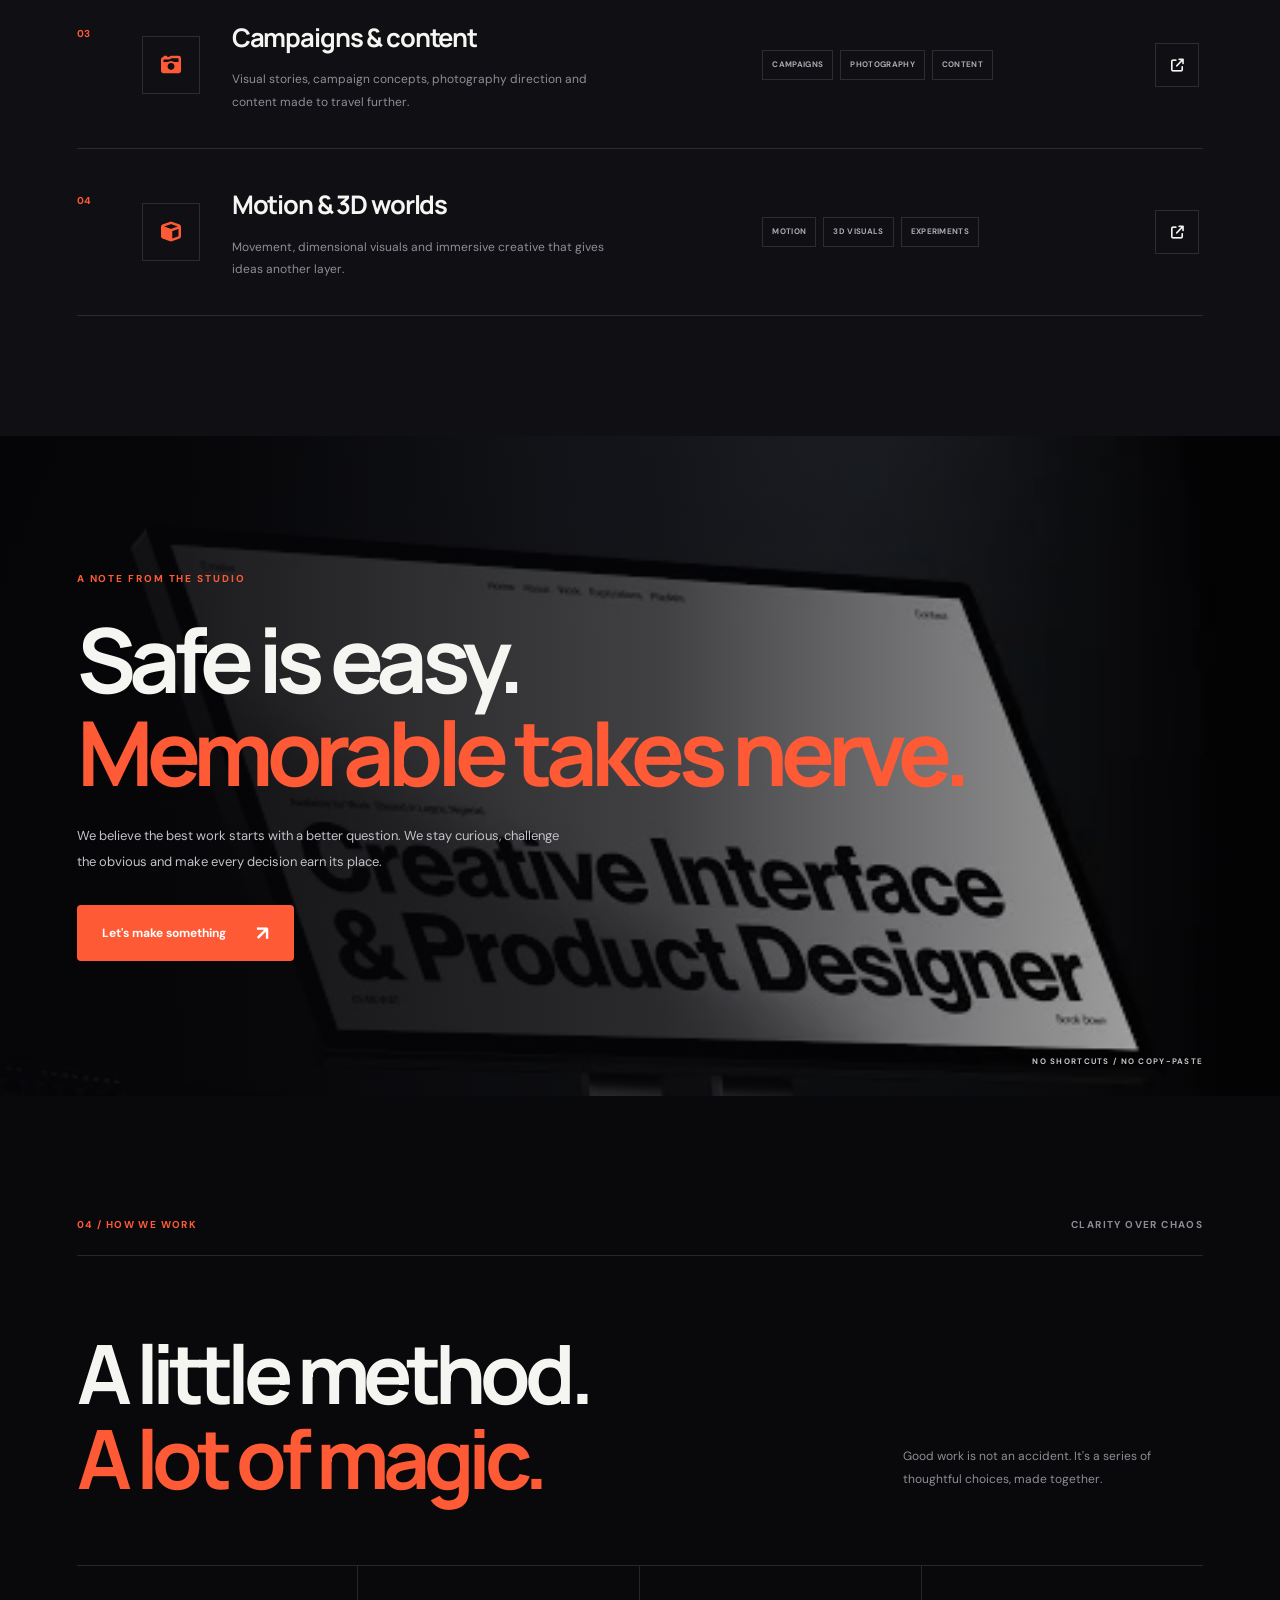
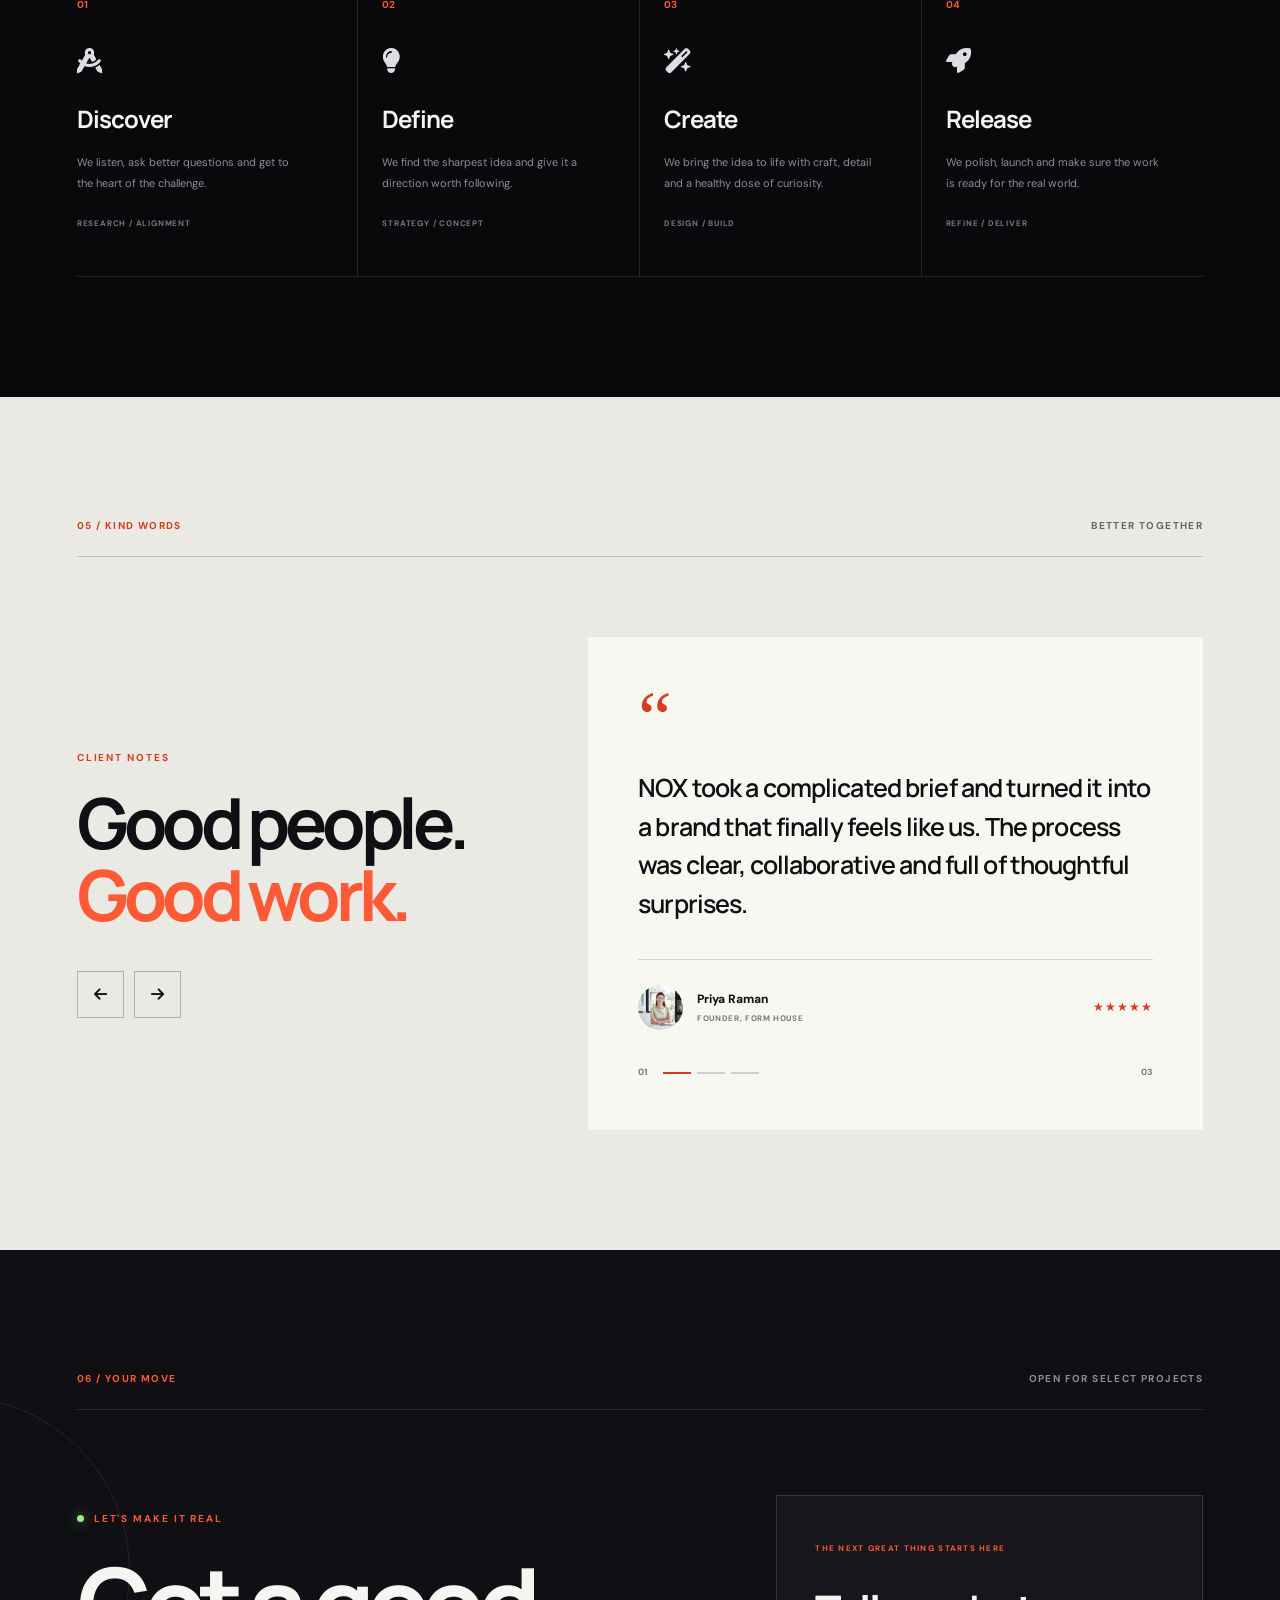
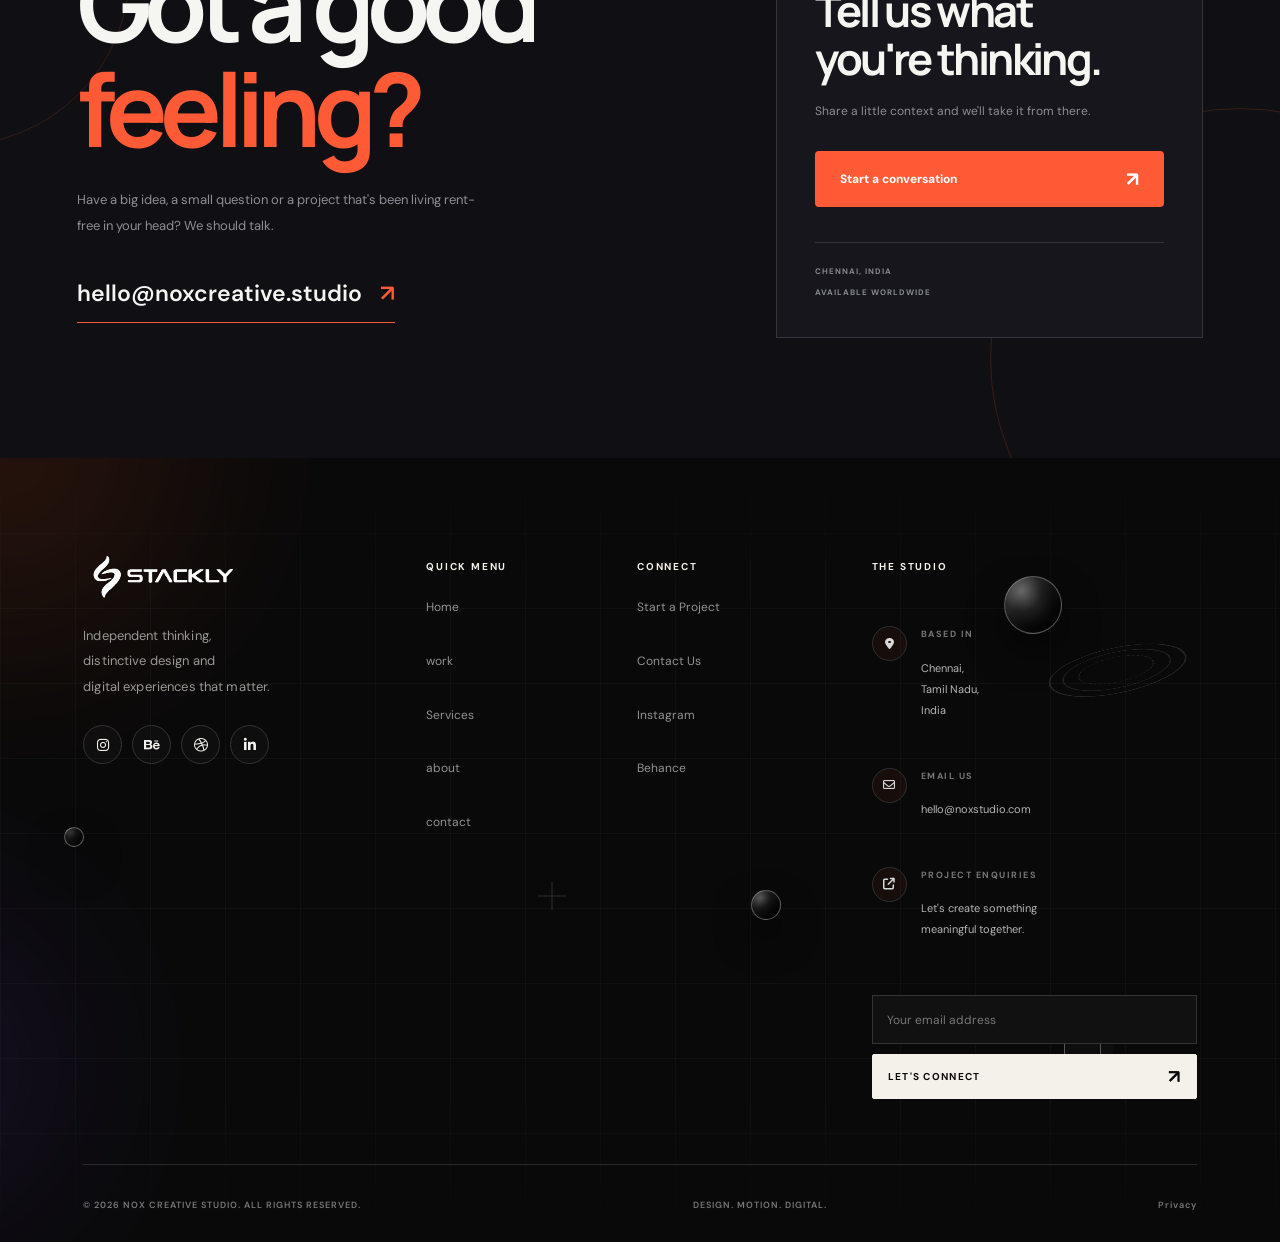
==== commit 1dea4c54: "add" ====
--- a/index.html
+++ b/index.html
@@ -12,7 +12,7 @@
     <meta name="description"
           content="NOX Creative Studio — Building distinctive brands, digital experiences and visual stories.">
 
-    <title>NOX Creative Studio | Ideas Made Impossible to Ignore</title>
+    <title>HOME</title>
 
     <!-- Google Fonts -->
     <link rel="preconnect" href="https://fonts.googleapis.com">
@@ -546,23 +546,23 @@
     <div class="nox-backgrounds" aria-hidden="true">
 
         <div class="nox-background active">
-            <img src="assets/images/hero-studio-01.jpg" alt="">
+            <img src="assets/h1.webp" alt="">
         </div>
 
         <div class="nox-background">
-            <img src="assets/images/hero-studio-02.jpg" alt="">
+            <img src="assets/h2.webp" alt="">
         </div>
 
         <div class="nox-background">
-            <img src="assets/images/hero-studio-03.jpg" alt="">
+            <img src="assets/h3.webp" alt="">
         </div>
 
         <div class="nox-background">
-            <img src="assets/images/hero-studio-04.jpg" alt="">
+            <img src="assets/h4.webp" alt="">
         </div>
 
         <div class="nox-background">
-            <img src="assets/images/hero-studio-05.jpg" alt="">
+            <img src="assets/h5.webp" alt="">
         </div>
 
     </div>
@@ -629,12 +629,12 @@
 
             <div class="nox-hero-actions">
 
-                <a href="#work" class="nox-primary-button">
+                <a href="404.html" class="nox-primary-button">
                     <span>Explore our work</span>
                     <span class="nox-button-arrow">↗</span>
                 </a>
 
-                <a href="#services" class="nox-secondary-button">
+                <a href="404.html" class="nox-secondary-button">
                     Discover what we do
                     <span>↓</span>
                 </a>
@@ -679,35 +679,35 @@
 
                     <article class="nox-image-card" data-index="0">
                         <img
-                            src="assets/images/hero-studio-01.jpg"
+                            src="assets/h1.webp"
                             alt="Creative studio visual one"
                         >
                     </article>
 
                     <article class="nox-image-card" data-index="1">
                         <img
-                            src="assets/images/hero-studio-02.jpg"
+                            src="assets/h2.webp"
                             alt="Creative studio visual two"
                         >
                     </article>
 
                     <article class="nox-image-card" data-index="2">
                         <img
-                            src="assets/images/hero-studio-03.jpg"
+                            src="assets/h3.webp"
                             alt="Creative studio visual three"
                         >
                     </article>
 
                     <article class="nox-image-card" data-index="3">
                         <img
-                            src="assets/images/hero-studio-04.jpg"
+                            src="assets/h4.webp"
                             alt="Creative studio visual four"
                         >
                     </article>
 
                     <article class="nox-image-card" data-index="4">
                         <img
-                            src="assets/images/hero-studio-05.jpg"
+                            src="assets/h5.webp"
                             alt="Creative studio visual five"
                         >
                     </article>
@@ -865,7 +865,7 @@
                     </p>
 
 
-                    <a href="#services" class="underlined-link">
+                    <a href="404.html" class="underlined-link">
 
                         A little more about us
 
@@ -980,7 +980,7 @@
 
                     <div class="project-image">
 
-                        <img src="assets/images/project-brand-01.jpg"
+                        <img src="assets/h6.webp"
                              alt="Creative brand identity project"
                              loading="lazy">
 
@@ -1020,7 +1020,7 @@
 
                     <div class="project-image">
 
-                        <img src="assets/images/project-digital-02.jpg"
+                        <img src="assets/h7.webp"
                              alt="Digital product and website design"
                              loading="lazy">
 
@@ -1060,7 +1060,7 @@
 
                     <div class="project-image">
 
-                        <img src="assets/images/project-campaign-03.jpg"
+                        <img src="assets/h8.webp"
                              alt="Creative advertising campaign"
                              loading="lazy">
 
@@ -1100,7 +1100,7 @@
 
                     <div class="project-image">
 
-                        <img src="assets/images/project-product-04.jpg"
+                        <img src="assets/h9.webp"
                              alt="Premium product photography"
                              loading="lazy">
 
@@ -1137,7 +1137,7 @@
 
             <div class="center-cta reveal">
 
-                <a href="#contact" class="button button-dark">
+                <a href="404.html" class="button button-dark">
 
                     Have a project in mind?
 
@@ -1236,7 +1236,7 @@
                     </div>
 
 
-                    <a href="#contact"
+                    <a href="404.html"
                        class="service-link"
                        aria-label="Discuss brand strategy">
 
@@ -1288,7 +1288,7 @@
                     </div>
 
 
-                    <a href="#contact"
+                    <a href="404.html"
                        class="service-link"
                        aria-label="Discuss digital experiences">
 
@@ -1340,7 +1340,7 @@
                     </div>
 
 
-                    <a href="#contact"
+                    <a href="404.html"
                        class="service-link"
                        aria-label="Discuss campaigns">
 
@@ -1392,7 +1392,7 @@
                     </div>
 
 
-                    <a href="#contact"
+                    <a href="404.html"
                        class="service-link"
                        aria-label="Discuss motion and 3D">
 
@@ -1417,7 +1417,7 @@
 
             <div class="manifesto-image">
 
-                <img src="assets/images/studio-detail.jpg"
+                <img src="assets/h10.webp"
                      alt="Creative studio with camera and design tools"
                      loading="lazy">
 
@@ -1456,7 +1456,7 @@
                 </p>
 
 
-                <a href="#contact"
+                <a href="404.html"
                    class="button button-orange">
 
                     Let's make something
@@ -1695,7 +1695,7 @@
 
                             <div class="client-meta">
 
-                                <img src="assets/images/client-01.jpg"
+                                <img src="assets/f.webp"
                                      alt="Client Priya"
                                      loading="lazy">
 
@@ -1735,7 +1735,7 @@
 
                             <div class="client-meta">
 
-                                <img src="assets/images/client-02.jpg"
+                                <img src="assets/m.webp"
                                      alt="Client Daniel"
                                      loading="lazy">
 
@@ -1774,7 +1774,7 @@
 
                             <div class="client-meta">
 
-                                <img src="assets/images/client-03.jpg"
+                                <img src="assets/f.webp"
                                      alt="Client Meera"
                                      loading="lazy">
 
@@ -2221,7 +2221,7 @@
 
         <div class="login-visual">
 
-            <img src="assets/images/login-studio.jpg"
+            <img src="assets/lo.webp"
                 alt="NOX Creative Studio workspace">
 
             <div class="login-visual-overlay"></div>
